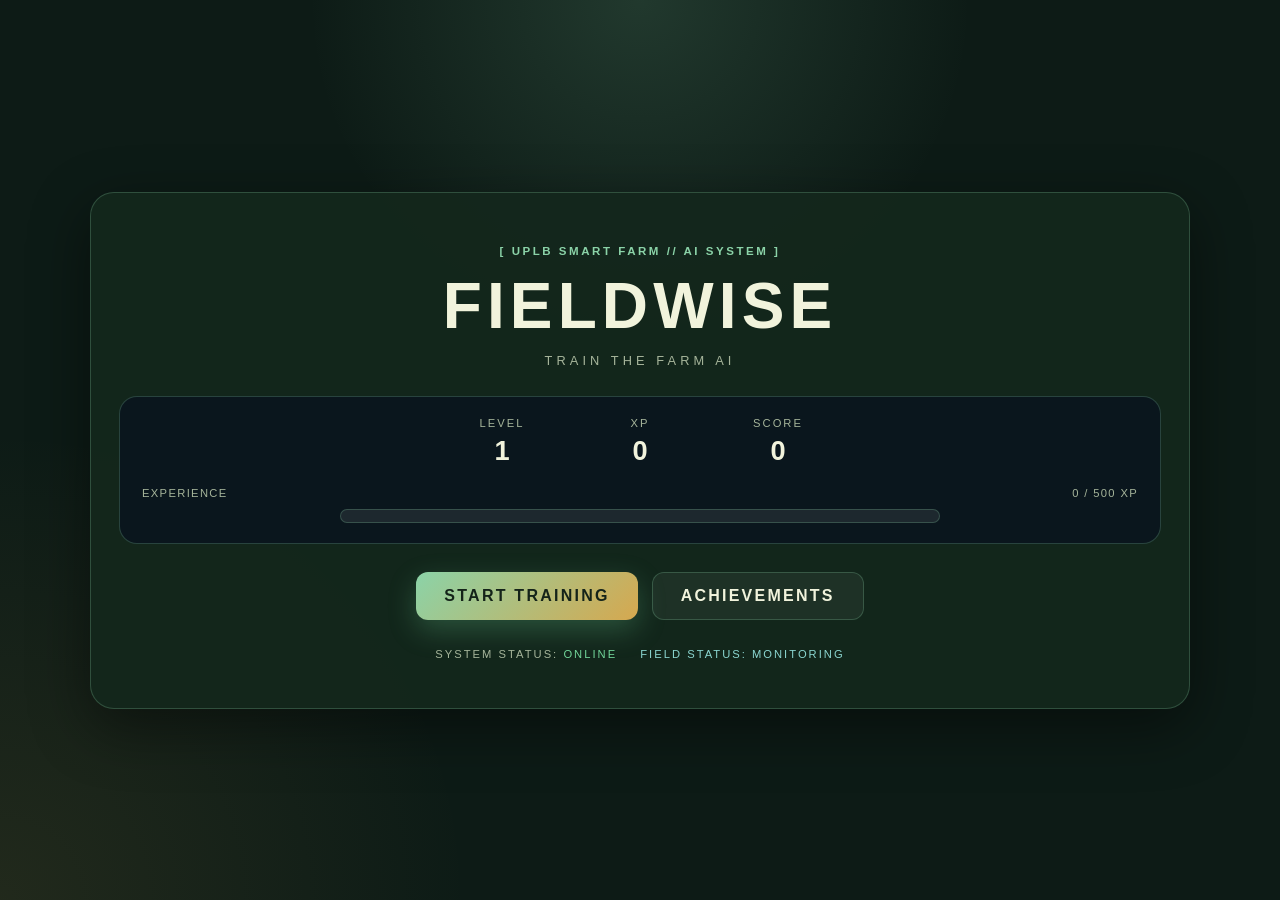
==== index.html @ 56d28ec1 "Add files via upload" ====
<!DOCTYPE html>
<html lang="en">
<head>
    <meta charset="UTF-8">
    <meta name="viewport" content="width=device-width, initial-scale=1.0">
    <title>FIELDWISE: Train the Farm AI</title>
    <link rel="stylesheet" href="style.css">
</head>

<body>

    <!-- =========================
         MAIN MENU
    ========================== -->
    <section id="main-menu" class="screen active">

        <div class="menu-container">

            <div class="logo-area">
                <div class="system-label">[ UPLB SMART FARM // AI SYSTEM ]</div>
                <h1>FIELDWISE</h1>
                <p>TRAIN THE FARM AI</p>
            </div>

            <div class="player-panel">

                <div class="player-info">
                    <div>
                        <span class="label">LEVEL</span>
                        <span id="player-level">1</span>
                    </div>

                    <div>
                        <span class="label">XP</span>
                        <span id="player-xp">0</span>
                    </div>

                    <div>
                        <span class="label">SCORE</span>
                        <span id="player-score">0</span>
                    </div>
                </div>

                <div class="xp-container">
                    <div class="xp-text">
                        <span>EXPERIENCE</span>
                        <span id="xp-progress-text">0 / 500 XP</span>
                    </div>

                    <div class="xp-bar">
                        <div id="xp-bar-fill"></div>
                    </div>
                </div>

            </div>

            <div class="menu-buttons">
                <button class="main-button" onclick="showLevels()">
                    START TRAINING
                </button>

                <button class="secondary-button" onclick="showAchievements()">
                    ACHIEVEMENTS
                </button>
            </div>

            <div class="system-status">
                SYSTEM STATUS: <span>ONLINE</span>
                <span class="field-status">FIELD STATUS: MONITORING</span>
            </div>

        </div>

    </section>


    <!-- =========================
         BIAS LAB
    ========================== -->
    <section id="bias-lab" class="screen">
        <div class="game-container">
            <div class="game-hud">
                <div class="hud-left">
                    <button class="back-button" onclick="showLevels()">← EXIT</button>
                    <div class="level-indicator"><span>LEVEL 07</span><strong>BIAS LAB</strong></div>
                </div>
                <div class="hud-stats">
                    <div class="hud-stat"><span>ROUND</span><strong id="bias-round">1 / 3</strong></div>
                    <div class="hud-stat"><span>SCORE</span><strong id="bias-score">0</strong></div>
                </div>
            </div>
            <div class="round-progress">
                <div class="progress-label"><span>DATA BALANCE</span><span id="bias-progress-text">33%</span></div>
                <div class="round-bar"><div id="bias-progress-fill"></div></div>
            </div>
            <div class="game-card bias-card">
                <div class="game-title">
                    <div class="system-label">UPLB SMART FARM // BIAS LAB</div>
                    <h2>CHECK THE DATA. CHALLENGE THE PATTERN.</h2>
                    <p>When a condition is underrepresented in training data, the AI may perform worse on it. Find the imbalance, then add the missing samples.</p>
                    <div class="level-goal"><strong>GOAL</strong><span>Identify UNBALANCED DATA, then add samples for the underrepresented condition in all 3 rounds.</span></div>
                </div>
                <div id="bias-case" class="bias-case"></div>
                <div id="bias-question" class="game-message">WHAT IS CAUSING THE UNEVEN PERFORMANCE?</div>
                <div id="bias-diagnosis-choices" class="bias-choices">
                    <button class="secondary-button bias-choice" onclick="diagnoseBias('unbalanced')">UNBALANCED DATA</button>
                    <button class="secondary-button bias-choice" onclick="diagnoseBias('accuracy')">LOW MODEL ACCURACY</button>
                    <button class="secondary-button bias-choice" onclick="diagnoseBias('features')">NOT ENOUGH FEATURES</button>
                </div>
                <div id="bias-balance-controls" class="bias-balance-controls hidden">
                    <div class="balance-add-title">ADD SAMPLES TO IMPROVE THE BALANCE</div>
                    <button class="main-button" onclick="addBiasSamples()">+ ADD UNDERREPRESENTED SAMPLES</button>
                    <div id="bias-balance-feedback" class="game-message">ADD THE MISSING GROUP</div>
                </div>
                <button id="next-bias-button" class="main-button hidden" onclick="nextBiasRound()">NEXT ROUND →</button>
            </div>
        </div>
    </section>


    <!-- =========================
         BIAS LAB COMPLETE
    ========================== -->
    <section id="bias-lab-complete" class="screen">
        <div class="completion-container">
            <div class="system-label">TRAINING PROTOCOL COMPLETE</div>
            <h1>BIAS LAB COMPLETE</h1>
            <div class="completion-title">DATA REPRESENTATION CHECKED</div>
            <div id="bias-completion-stars" class="stars">★ ★ ★</div>
            <div class="results-panel">
                <div class="result-row"><span>ROUNDS BALANCED</span><strong id="bias-completion-correct">0 / 3</strong></div>
                <div class="result-row"><span>FINAL SCORE</span><strong id="bias-completion-score">0</strong></div>
                <div class="result-row"><span>XP EARNED</span><strong id="bias-completion-xp">+0 XP</strong></div>
            </div>
            <div id="bias-completion-message" class="completion-message">Representation check complete.</div>
            <div class="completion-buttons">
                <button class="main-button" onclick="startBiasLab()">RETRY LEVEL</button>
                <button class="secondary-button" onclick="showLevels()">LEVEL SELECT</button>
            </div>
        </div>
    </section>

    <!-- =========================
         LEVEL SELECT
    ========================== -->
    <section id="level-select" class="screen">

        <div class="screen-container">

            <div class="screen-header">
                <button class="back-button" onclick="showMainMenu()">← BACK</button>

                <div>
                    <div class="system-label">TRAINING DATABASE</div>
                    <h2>SELECT TRAINING</h2>
                </div>
            </div>

            <div class="level-grid">

                <div class="level-card unlocked" onclick="startPatternHunter()">
                    <div class="level-number">01</div>
                    <div class="level-name">FIELD SCOUT</div>
                    <div class="level-description">
                        Inspect smart-farm observations and find the crop condition that does not fit the normal field pattern.
                    </div>
                    <div class="level-status">✓ UNLOCKED</div>
                </div>

                <div class="level-card unlocked" onclick="startDataBuilder()">
                    <div class="level-number">02</div>
                    <div class="level-name">DATA HARVEST</div>
                    <div class="level-description">
                        Prepare crop observations for the AI. Keep useful samples, fix labels, and remove unreliable field data.
                    </div>
                    <div class="level-status">✓ UNLOCKED</div>
                </div>

                <div class="level-card unlocked" onclick="startClassifier()">
                    <div class="level-number">03</div>
                    <div class="level-name">CROP CLASSIFIER</div>
                    <div class="level-description">
                        Learn classification by placing five unseen rice samples into HEALTHY or DISEASED categories using their features.
                    </div>
                    <div class="level-status">✓ UNLOCKED</div>
                </div>

                <div class="level-card unlocked" onclick="startProbabilityLevel()">
                    <div class="level-number">04</div>
                    <div class="level-name">PROBABILITY</div>
                    <div class="level-description">
                        Make predictions under uncertainty. AI uses probabilities to express confidence because real-world data rarely gives absolute certainty.
                    </div>
                    <div class="level-status">✓ UNLOCKED</div>
                </div>

                <div class="level-card unlocked" onclick="startModelBreaker()">
                    <div class="level-number">05</div>
                    <div class="level-name">MODEL BREAKER</div>
                    <div class="level-description">
                        Compare two crop models and spot the one that memorized its training field instead of learning a pattern for new fields.
                    </div>
                    <div class="level-status">✓ UNLOCKED</div>
                </div>

                <div class="level-card unlocked" onclick="startFarmOptimizer()">
                    <div class="level-number">06</div>
                    <div class="level-name">FARM OPTIMIZER</div>
                    <div class="level-description">
                        Allocate limited water, fertilizer, and workers to find the best crop yield without wasting the farm's resources.
                    </div>
                    <div class="level-status">✓ UNLOCKED</div>
                </div>

                <div class="level-card unlocked" onclick="startBiasLab()">
                    <div class="level-number">07</div>
                    <div class="level-name">BIAS LAB</div>
                    <div class="level-description">
                        Investigate how data and weights affect AI decisions. AI can inherit unfair patterns when its training data or rules are unbalanced.
                    </div>
                    <div class="level-status">✓ UNLOCKED</div>
                </div>

                <div class="level-card unlocked" onclick="startFinalTest()">
                    <div class="level-number">08</div>
                    <div class="level-name">FINAL TEST</div>
                    <div class="level-description">
                        Run the crop-monitoring pipeline from field observations to a responsible farm alert.
                    </div>
                    <div class="level-status">✓ UNLOCKED</div>
                </div>

            </div>

        </div>

    </section>


    <!-- =========================
         FINAL TEST
    ========================== -->
    <section id="final-test" class="screen">
        <div class="game-container">
            <div class="game-hud">
                <div class="hud-left">
                    <button class="back-button" onclick="showLevels()">← EXIT</button>
                    <div class="level-indicator"><span>LEVEL 08</span><strong>FINAL TEST</strong></div>
                </div>
                <div class="hud-stats">
                    <div class="hud-stat"><span>STAGE</span><strong id="final-stage">1 / 8</strong></div>
                    <div class="hud-stat"><span>SCORE</span><strong id="final-score">0</strong></div>
                </div>
            </div>
            <div class="round-progress">
                <div class="progress-label"><span>PIPELINE PROGRESS</span><span id="final-progress-text">13%</span></div>
                <div class="round-bar"><div id="final-progress-fill"></div></div>
            </div>
            <div class="game-card final-test-card">
                <div class="game-title">
                    <div class="system-label">UPLB SMART FARM // FINAL OPERATION</div>
                    <h2>PUT THE PIPELINE TO WORK</h2>
                    <p>Run one new batch of rice observations through the decisions you have learned. Good AI starts with good data.</p>
                </div>
                <div class="pipeline-strip">🌾 OBSERVE <span>→</span> 🧹 PREPARE <span>→</span> 🤖 CLASSIFY <span>→</span> 📊 CHECK <span>→</span> 🚨 ALERT</div>
                <div id="final-stage-label" class="final-stage-label"></div>
                <div id="final-stage-content" class="final-stage-content"></div>
                <div id="final-stage-feedback" class="game-message">MAKE THE PIPELINE DECISION</div>
                <div id="final-stage-actions" class="final-stage-actions"></div>
                <button id="next-final-stage-button" class="main-button hidden" onclick="nextFinalStage()">NEXT STAGE →</button>
            </div>
        </div>
    </section>


    <!-- =========================
         FINAL TEST COMPLETE
    ========================== -->
    <section id="final-test-complete" class="screen">
        <div class="completion-container final-completion-container">
            <div class="system-label">FIELDWISE OPERATION COMPLETE</div>
            <h1>AI TRAINING COMPLETE</h1>
            <div class="completion-title">FIELD ALERT READY</div>
            <div id="final-completion-stars" class="stars">★ ★ ★</div>
            <div class="final-pipeline-summary">
                <div>🌾 CROP OBSERVATIONS <strong>✓ CHECKED</strong></div>
                <div>🧹 CLEAN DATA <strong>✓ PREPARED</strong></div>
                <div>🏷️ LABEL DATA <strong>✓ VERIFIED</strong></div>
                <div>🤖 MODEL <strong>✓ CLASSIFIED</strong></div>
                <div>📊 CONFIDENCE <strong>✓ CHECKED</strong></div>
                <div>🧪 FIELD TEST <strong>✓ PASSED</strong></div>
                <div>⚖️ DATA BALANCE <strong>✓ INVESTIGATED</strong></div>
            </div>
            <div class="final-alert-summary"><span>🚨 FIELD ALERT // RICE-07</span><strong>🦠 DISEASED</strong><small>CONFIDENCE: 89%</small></div>
            <div class="final-good-ai">Good AI starts with good data.</div>
            <div id="final-completion-message" class="completion-message">The crop-monitoring pipeline is ready for the farm.</div>
            <div class="completion-buttons">
                <button class="main-button" onclick="startFinalTest()">RETRY TEST</button>
                <button class="secondary-button" onclick="showLevels()">LEVEL SELECT</button>
            </div>
        </div>
    </section>


    <!-- =========================
         DATA HARVEST
    ========================== -->
    <section id="data-builder" class="screen">
        <div class="game-container">
            <div class="game-hud">
                <div class="hud-left">
                    <button class="back-button" onclick="showLevels()">← EXIT</button>
                    <div class="level-indicator"><span>LEVEL 02</span><strong>DATA HARVEST</strong></div>
                </div>
                <div class="hud-stats">
                    <div class="hud-stat"><span>SAMPLE</span><strong id="data-builder-round">1 / 8</strong></div>
                    <div class="hud-stat"><span>SCORE</span><strong id="data-builder-score">0</strong></div>
                </div>
            </div>
            <div class="round-progress">
                <div class="progress-label"><span>DATASET HEALTH</span><span id="data-builder-progress-text">0%</span></div>
                <div class="round-bar"><div id="data-builder-progress-fill"></div></div>
            </div>
            <div class="game-card data-builder-card">
                <div class="game-title">
                    <div class="system-label">UPLB SMART FARM // DATA HARVEST</div>
                    <h2>PREPARE THE CROP DATASET</h2>
                    <p>The AI must detect whether a crop is HEALTHY or DISEASED. Inspect each observation before you teach it.</p>
                </div>
                <div class="dataset-dashboard">
                    <div class="dataset-dashboard-title"><span>DATASET STATUS</span><strong id="data-builder-health">0%</strong></div>
                    <div class="dataset-stats">
                        <span>SAMPLES <strong id="data-builder-processed">0 / 8</strong></span>
                        <span>HEALTHY <strong id="data-builder-good">0</strong></span>
                        <span>DISEASED <strong id="data-builder-defective">0</strong></span>
                        <span>RELABELLED <strong id="data-builder-relabeled">0</strong></span>
                        <span>REMOVED <strong id="data-builder-removed">0</strong></span>
                    </div>
                    <div id="data-builder-health-message" class="dataset-health-message">INSPECT THE FIRST SAMPLE</div>
                </div>
                <div id="data-builder-sample" class="data-sample"></div>
                <div class="data-action-buttons">
                    <button class="main-button data-action-choice" onclick="processDataSample('keep')">KEEP</button>
                    <button class="secondary-button data-action-choice remove-action" onclick="processDataSample('remove')">REMOVE</button>
                    <button class="secondary-button data-action-choice relabel-action" onclick="processDataSample('relabel')">RELABEL</button>
                </div>
                <div id="data-builder-feedback" class="game-message">CHOOSE WHAT TO DO WITH THIS EXAMPLE</div>
                <button id="next-data-builder-button" class="main-button hidden" onclick="nextDataSample()">NEXT SAMPLE →</button>
            </div>
        </div>
    </section>


    <!-- =========================
         MODEL BREAKER
    ========================== -->
    <section id="model-breaker" class="screen">
        <div class="game-container">
            <div class="game-hud">
                <div class="hud-left">
                    <button class="back-button" onclick="showLevels()">← EXIT</button>
                    <div class="level-indicator"><span>LEVEL 05</span><strong>MODEL BREAKER</strong></div>
                </div>
                <div class="hud-stats">
                    <div class="hud-stat"><span>ROUND</span><strong id="model-breaker-round">1 / 5</strong></div>
                    <div class="hud-stat"><span>SCORE</span><strong id="model-breaker-score">0</strong></div>
                </div>
            </div>
            <div class="round-progress">
                <div class="progress-label"><span>FIELD TEST PROGRESS</span><span id="model-breaker-progress-text">20%</span></div>
                <div class="round-bar"><div id="model-breaker-progress-fill"></div></div>
            </div>
            <div class="game-card model-breaker-card">
                <div class="game-title">
                    <div class="system-label">UPLB SMART FARM // MODEL CHECK</div>
                    <h2>DID THE AI LEARN THE FIELD?</h2>
                    <p>Compare each model's training-field accuracy with its new-field accuracy. Choose the model that learned a useful pattern.</p>
                </div>
                <div id="model-breaker-case" class="model-case"></div>
                <div id="model-breaker-choices" class="diagnosis-choices"></div>
                <div id="model-breaker-feedback" class="game-message">COMPARE THE TWO MODELS</div>
                <button id="next-model-breaker-button" class="main-button hidden" onclick="nextModelBreakerCase()">NEXT ROUND →</button>
            </div>
        </div>
    </section>


    <!-- =========================
         DATA BUILDER COMPLETE
    ========================== -->
    <section id="data-builder-complete" class="screen">
        <div class="completion-container">
            <div class="system-label">TRAINING PROTOCOL COMPLETE</div>
            <h1>DATA HARVEST COMPLETE</h1>
            <div class="completion-title">TRAINING READY</div>
            <div id="data-builder-completion-stars" class="stars">★ ★ ★</div>
            <div class="results-panel">
                <div class="result-row"><span>SAMPLES KEPT</span><strong id="data-builder-completion-kept">0</strong></div>
                <div class="result-row"><span>SAMPLES RELABELLED</span><strong id="data-builder-completion-relabeled">0</strong></div>
                <div class="result-row"><span>LABEL ERRORS LEFT</span><strong id="data-builder-completion-errors">0</strong></div>
                <div class="result-row"><span>DATASET HEALTH</span><strong id="data-builder-completion-health">0%</strong></div>
                <div class="result-row"><span>FINAL SCORE</span><strong id="data-builder-completion-score">0</strong></div>
                <div class="result-row"><span>XP EARNED</span><strong id="data-builder-completion-xp">+0 XP</strong></div>
            </div>
            <div id="data-builder-completion-message" class="completion-message">Your dataset is ready for training.</div>
            <div id="data-builder-training-panel" class="training-panel hidden">
                <strong>AI MODEL</strong>
                <span id="data-builder-training-status">READY TO TRAIN</span>
                <div class="training-bar"><div id="data-builder-training-fill"></div></div>
                <div id="data-builder-training-detail">The model will learn from the examples you kept.</div>
            </div>
            <div class="completion-buttons">
                <button class="main-button" onclick="startDataBuilder()">RETRY LEVEL</button>
                <button id="train-data-model-button" class="main-button" onclick="trainDataModel()">TRAIN MODEL →</button>
                <button class="secondary-button" onclick="showLevels()">LEVEL SELECT</button>
            </div>
        </div>
    </section>


    <!-- =========================
         PATTERN HUNTER
    ========================== -->
    <section id="pattern-hunter" class="screen">

        <div class="game-container">

            <!-- GAME HUD -->
            <div class="game-hud">

                <div class="hud-left">
                    <button class="back-button" onclick="showLevels()">← EXIT</button>

                    <div class="level-indicator">
                        <span>LEVEL 01</span>
                        <strong>FIELD SCOUT</strong>
                    </div>
                </div>

                <div class="hud-stats">

                    <div class="hud-stat">
                        <span>ROUND</span>
                        <strong id="round-number">1 / 5</strong>
                    </div>

                    <div class="hud-stat">
                        <span>SCORE</span>
                        <strong id="game-score">0</strong>
                    </div>

                </div>

            </div>


            <!-- PROGRESS -->
            <div class="round-progress">

                <div class="progress-label">
                    <span>TRAINING PROGRESS</span>
                    <span id="round-progress-text">20%</span>
                </div>

                <div class="round-bar">
                    <div id="round-bar-fill"></div>
                </div>

            </div>


            <!-- GAME CONTENT -->
            <div class="game-card">

                <div class="game-title">
                    <div class="system-label">UPLB SMART FARM // TRAINING SECTOR 01</div>

                    <h2>DETECT THE ABNORMAL CROP</h2>

                    <p>
                        The farm's sensor network has collected today's crop data.
                        Most observations follow a normal pattern. One does not. Find it.
                    </p>
                </div>

                <div id="field-scenario" class="field-scenario"></div>

                <div id="pattern-grid" class="pattern-grid"></div>


                <div id="game-message" class="game-message">
                    FIND THE OBSERVATION THAT DOES NOT FIT
                </div>

                <div id="field-concept" class="field-concept hidden">
                    <strong>AI CONCEPT UNLOCKED: ANOMALY DETECTION</strong>
                    <span>Finding observations that significantly differ from normal patterns.</span>
                </div>


                <button id="next-pattern-button"
                        class="main-button hidden"
                        onclick="nextPattern()">
                    NEXT ROUND →
                </button>

            </div>

        </div>

    </section>


    <!-- =========================
         CLASSIFIER
    ========================== -->
    <section id="classifier" class="screen">

        <div class="game-container">

            <div class="game-hud">

                <div class="hud-left">
                    <button class="back-button" onclick="showLevels()">← EXIT</button>

                    <div class="level-indicator">
                        <span>LEVEL 03</span>
                        <strong>CROP CLASSIFIER</strong>
                    </div>
                </div>

                <div class="hud-stats">

                    <div class="hud-stat">
                        <span>ROUND</span>
                        <strong id="classifier-round-number">1 / 3</strong>
                    </div>

                    <div class="hud-stat">
                        <span>SCORE</span>
                        <strong id="classifier-score">0</strong>
                    </div>

                </div>

            </div>

            <div class="round-progress">

                <div class="progress-label">
                    <span>CLASSIFICATION PROGRESS</span>
                    <span id="classifier-progress-text">33%</span>
                </div>

                <div class="round-bar">
                    <div id="classifier-progress-fill"></div>
                </div>

            </div>

            <div class="game-card classifier-card">

                <div class="game-title">
                    <div class="system-label">UPLB SMART FARM // CROP CLASSIFIER</div>
                    <h2>CLASSIFY THE CROP</h2>
                    <p>Look at the features and place this unseen rice sample into a category: HEALTHY or DISEASED.</p>
                </div>

                <div class="diagnosis-header">
                    <span>FIELD LOS BAÑOS-04</span>
                    <strong id="classifier-sample-name">RICE SAMPLE #018</strong>
                    <span>NEW SAMPLE</span>
                </div>

                <div id="classifier-observation" class="classifier-observation"></div>

                <div class="fieldwise-panel">
                    <div class="fieldwise-heading"><span>AI PREDICTION</span><strong>FIELDWISE</strong></div>
                    <div class="prediction-bars">
                        <div class="prediction-bar-row"><span>HEALTHY</span><div><i id="classifier-healthy-bar"></i></div><strong id="classifier-healthy-value">0%</strong></div>
                        <div class="prediction-bar-row"><span>DISEASED</span><div><i id="classifier-diseased-bar"></i></div><strong id="classifier-diseased-value">0%</strong></div>
                    </div>
                    <div class="model-prediction"><span>🤖 PREDICTION</span><strong id="classifier-prediction">--</strong><small>CONFIDENCE <b id="classifier-confidence">0%</b></small></div>
                </div>

                <div class="classifier-controls">
                    <button class="main-button classifier-choice" data-classification="HEALTHY" onclick="submitClassifier('HEALTHY')">HEALTHY</button>
                    <button class="secondary-button classifier-choice disease-choice" data-classification="DISEASED" onclick="submitClassifier('DISEASED')">DISEASED</button>
                </div>

                <div id="classifier-feedback" class="game-message">
                    CHOOSE A CROP CATEGORY
                </div>

                <div id="classifier-nearest" class="nearest-data hidden"></div>

                <button id="next-classifier-button"
                        class="main-button hidden"
                        onclick="nextClassifierRound()">
                    NEXT SAMPLE →
                </button>

            </div>

        </div>

    </section>


    <!-- =========================
         PROBABILITY
    ========================== -->
    <section id="probability-level" class="screen">

        <div class="game-container">

            <div class="game-hud">

                <div class="hud-left">
                    <button class="back-button" onclick="showLevels()">← EXIT</button>

                    <div class="level-indicator">
                        <span>LEVEL 04</span>
                        <strong>PROBABILITY</strong>
                    </div>
                </div>

                <div class="hud-stats">

                    <div class="hud-stat">
                        <span>ROUND</span>
                        <strong id="probability-round">1 / 5</strong>
                    </div>

                    <div class="hud-stat">
                        <span>ACCURACY</span>
                        <strong id="probability-accuracy">0%</strong>
                    </div>

                </div>

            </div>

            <div class="round-progress">

                <div class="progress-label">
                    <span>AI MODEL CONFIDENCE</span>
                    <span id="probability-confidence-label">0%</span>
                </div>

                <div class="round-bar">
                    <div id="probability-confidence-bar"></div>
                </div>

            </div>

            <div class="game-card probability-card">

                <div class="game-title">
                    <div class="system-label">UPLB SMART FARM // PROBABILITY</div>
                    <h2>HOW CERTAIN IS THE AI?</h2>
                    <p class="probability-instructions">
                        Classification tells you what the AI predicts. Probability tells you how confident it is. Read the two percentages and choose HIGH, MEDIUM, or LOW confidence.
                    </p>
                </div>

                <div id="probability-scenario-text" class="probability-scenario">🌾 RICE SAMPLE #01</div>

                <div id="probability-observation" class="probability-observation"></div>

                <div class="confidence-panel">
                    <div class="confidence-row"><span>HEALTHY</span><strong id="probability-healthy-value">0%</strong></div>
                    <div class="confidence-track"><i id="probability-healthy-bar"></i></div>
                    <div class="confidence-row"><span>DISEASED</span><strong id="probability-diseased-value">0%</strong></div>
                    <div class="confidence-track"><i id="probability-diseased-bar"></i></div>
                </div>

                <div class="probability-buttons">
                    <button class="main-button probability-choice" data-confidence="high" onclick="evaluateProbability('high')">HIGH</button>
                    <button class="secondary-button probability-choice" data-confidence="medium" onclick="evaluateProbability('medium')">MEDIUM</button>
                    <button class="secondary-button probability-choice" data-confidence="low" onclick="evaluateProbability('low')">LOW</button>
                </div>

                <div id="probability-feedback" class="game-message">
                    READ THE PROBABILITY GAP
                </div>

                <button id="next-probability-button"
                        class="main-button hidden"
                        onclick="nextProbabilityRound()">
                    NEXT SAMPLE →
                </button>

            </div>

        </div>

    </section>


    <!-- =========================
         OPTIMIZER
    ========================== -->
    <section id="optimizer" class="screen">

        <div class="game-container">

            <div class="game-hud">
                <div class="hud-left">
                    <button class="back-button" onclick="showLevels()">← EXIT</button>

                    <div class="level-indicator">
                        <span>LEVEL 06</span>
                        <strong>FARM OPTIMIZER</strong>
                    </div>
                </div>

                <div class="hud-stats">
                    <div class="hud-stat">
                        <span>ROUND</span>
                        <strong id="optimizer-round">1 / 3</strong>
                    </div>

                    <div class="hud-stat">
                        <span>SCORE</span>
                        <strong id="optimizer-score">0</strong>
                    </div>
                </div>
            </div>

            <div class="round-progress">
                <div class="progress-label">
                    <span>RESOURCE ALLOCATION</span>
                    <span id="optimizer-progress-text">33%</span>
                </div>
                <div class="round-bar">
                    <div id="optimizer-progress-fill"></div>
                </div>
            </div>

            <div class="game-card optimizer-card">
                <div class="game-title">
                    <div class="system-label">UPLB SMART FARM // RESOURCE ALLOCATION</div>
                    <h2>MAKE THE MOST OF THE FARM</h2>
                    <p class="optimizer-instructions">
                        Allocate limited resources to a rice field. Find a strong crop yield without simply using the most of everything.
                    </p>
                    <div class="level-goal"><strong>GOAL</strong><span>Reach at least 80% crop yield in each round while staying within the available resources.</span></div>
                </div>

                <div id="opt-task-desc" class="optimizer-task">Choose water, fertilizer, and workers for this field.</div>
                <div class="farm-resources"><span>💧 WATER <strong>10</strong></span><span>🌱 FERTILIZER <strong>6</strong></span><span>👩‍🌾 WORKERS <strong>4</strong></span></div>

                <div class="optimizer-controls">
                    <label class="farm-resource-row" for="farm-water">
                        <span>WATER <strong id="farm-water-value">5</strong> / 10</span>
                        <input type="range" id="farm-water" min="0" max="10" value="5" oninput="updateFarmYield()">
                    </label>
                    <label class="farm-resource-row" for="farm-fertilizer">
                        <span>FERTILIZER <strong id="farm-fertilizer-value">3</strong> / 6</span>
                        <input type="range" id="farm-fertilizer" min="0" max="6" value="3" oninput="updateFarmYield()">
                    </label>
                    <label class="farm-resource-row" for="farm-workers">
                        <span>WORKERS <strong id="farm-workers-value">2</strong> / 4</span>
                        <input type="range" id="farm-workers" min="0" max="4" value="2" oninput="updateFarmYield()">
                    </label>
                </div>

                <div class="optimizer-meters">
                    <div class="optimizer-meter">
                        <div class="meter-label"><span>EXPECTED CROP YIELD</span><strong id="farm-yield-value">0%</strong></div>
                        <div class="meter-track"><div id="opt-energy-bar" class="meter-fill energy-fill"></div></div>
                    </div>
                    <div class="optimizer-meter">
                        <div class="meter-label"><span>RESOURCE USE</span><strong id="farm-use-value">0 / 20</strong></div>
                        <div class="meter-track"><div id="opt-output-bar" class="meter-fill output-fill"></div></div>
                    </div>
                </div>

                <div id="opt-warning" class="optimizer-warning" aria-live="polite"></div>

                <div class="optimizer-actions">
                    <button id="btn-run-opt" class="main-button" onclick="submitFarmAllocation()">GROW CROP</button>
                </div>

                <div id="optimizer-feedback" class="game-message">FIND A VALID HIGH-SCORE CONFIGURATION</div>

                <div id="optimizer-comparison" class="optimizer-comparison hidden"></div>
            </div>
        </div>
    </section>


    <!-- =========================
         MODEL BREAKER COMPLETE
    ========================== -->
    <section id="model-breaker-complete" class="screen">
        <div class="completion-container">
            <div class="system-label">TRAINING PROTOCOL COMPLETE</div>
            <h1>MODEL BREAKER COMPLETE</h1>
            <div class="completion-title">GENERALIZATION CHECKED</div>
            <div id="model-breaker-completion-stars" class="stars">★ ★ ★</div>
            <div class="results-panel">
                <div class="result-row"><span>MODELS TESTED</span><strong>5</strong></div>
                <div class="result-row"><span>CORRECT CHOICES</span><strong id="model-breaker-completion-accuracy">0 / 5</strong></div>
                <div class="result-row"><span>FINAL SCORE</span><strong id="model-breaker-completion-score">0</strong></div>
                <div class="result-row"><span>XP EARNED</span><strong id="model-breaker-completion-xp">+0 XP</strong></div>
            </div>
            <div id="model-breaker-completion-message" class="completion-message">Model diagnostics complete.</div>
            <div class="completion-buttons">
                <button class="main-button" onclick="startModelBreaker()">RETRY LEVEL</button>
                <button class="secondary-button" onclick="showLevels()">LEVEL SELECT</button>
            </div>
        </div>
    </section>


    <!-- =========================
         OPTIMIZER COMPLETE
    ========================== -->
    <section id="optimizer-complete" class="screen">
        <div class="completion-container">
            <div class="system-label">TRAINING PROTOCOL COMPLETE</div>
            <h1>FARM OPTIMIZER COMPLETE</h1>
            <div class="completion-title">RESOURCE TRADE-OFFS</div>
            <div id="optimizer-completion-stars" class="stars">★ ★ ★</div>

            <div class="results-panel">
                <div class="result-row"><span>VALID ROUNDS</span><strong id="optimizer-valid-rounds">0 / 3</strong></div>
                <div class="result-row"><span>BEST OUTPUT</span><strong id="optimizer-best-score">0</strong></div>
                <div class="result-row"><span>XP EARNED</span><strong id="optimizer-completion-xp">+0 XP</strong></div>
            </div>

            <div id="optimizer-completion-message" class="completion-message">Optimization training complete.</div>

            <div class="completion-buttons">
                <button class="main-button" onclick="startFarmOptimizer()">RETRY LEVEL</button>
                <button class="secondary-button" onclick="showLevels()">LEVEL SELECT</button>
            </div>
        </div>
    </section>


    <!-- =========================
         PROBABILITY COMPLETE
    ========================== -->
    <section id="probability-complete" class="screen">

        <div class="completion-container">

            <div class="system-label">TRAINING PROTOCOL COMPLETE</div>

            <h1>PROBABILITY COMPLETE</h1>

            <div class="completion-title">
                AI CONFIDENCE
            </div>

            <div id="probability-completion-stars" class="stars">
                ★ ★ ★
            </div>

            <div class="results-panel">

                <div class="result-row">
                    <span>SAMPLES ANALYZED</span>
                    <strong id="probability-expected-wins">0 / 5</strong>
                </div>

                <div class="result-row">
                    <span>CORRECT CONFIDENCE READS</span>
                    <strong id="probability-actual-wins">0 / 5</strong>
                </div>

                <div class="result-row">
                    <span>HIGH / MEDIUM / LOW</span>
                    <strong id="probability-calibration">0 / 0 / 0</strong>
                </div>

            </div>

            <div id="probability-completion-message" class="completion-message">
                Probability model evaluated.
            </div>

            <div class="completion-buttons">

                <button class="main-button" onclick="startProbabilityLevel()">
                    RETRY LEVEL
                </button>

                <button class="secondary-button" onclick="showLevels()">
                    LEVEL SELECT
                </button>

            </div>

        </div>

    </section>


    <!-- =========================
         CROP CLASSIFIER COMPLETE
    ========================== -->
    <section id="classifier-complete" class="screen">

        <div class="completion-container">

            <div class="system-label">TRAINING PROTOCOL COMPLETE</div>

            <h1>CROP CLASSIFIER COMPLETE</h1>

            <div class="completion-title">
                CLASSIFICATION READY
            </div>

            <div id="classifier-completion-stars" class="stars">
                ★ ★ ★
            </div>

            <div class="results-panel">

                <div class="result-row">
                    <span>ACCURACY</span>
                    <strong id="classifier-completion-accuracy">100%</strong>
                </div>


                <div class="result-row">
                    <span>FINAL SCORE</span>
                    <strong id="classifier-completion-score">0</strong>
                </div>

                <div class="result-row">
                    <span>XP EARNED</span>
                    <strong id="classifier-completion-xp">+0 XP</strong>
                </div>

            </div>

            <div id="classifier-completion-message" class="completion-message">
                Classification model training complete.
            </div>

            <div class="completion-buttons">

                <button class="main-button" onclick="startClassifier()">
                    RETRY LEVEL
                </button>

                <button class="secondary-button" onclick="showLevels()">
                    LEVEL SELECT
                </button>

            </div>

        </div>

    </section>


    <!-- =========================
         LEVEL COMPLETE
    ========================== -->
    <section id="level-complete" class="screen">

        <div class="completion-container">

            <div class="system-label">TRAINING PROTOCOL COMPLETE</div>

            <h1>LEVEL COMPLETE</h1>

            <div class="completion-title">
                FIELD SCOUT
            </div>

            <div id="completion-stars" class="stars">
                ★ ★ ★
            </div>

            <div class="results-panel">

                <div class="result-row">
                    <span>ACCURACY</span>
                    <strong id="completion-accuracy">100%</strong>
                </div>

                <div class="result-row">
                    <span>FINAL SCORE</span>
                    <strong id="completion-score">0</strong>
                </div>

                <div class="result-row">
                    <span>XP EARNED</span>
                    <strong id="completion-xp">+0 XP</strong>
                </div>

            </div>

            <div id="completion-message" class="completion-message">
                Training data successfully processed.
            </div>

            <div class="completion-buttons">

                <button class="main-button" onclick="startPatternHunter()">
                    RETRY LEVEL
                </button>

                <button class="secondary-button" onclick="showLevels()">
                    LEVEL SELECT
                </button>

            </div>

        </div>

    </section>


    <!-- =========================
         ACHIEVEMENTS
    ========================== -->
    <section id="achievements" class="screen">

        <div class="screen-container">

            <div class="screen-header">

                <button class="back-button" onclick="showMainMenu()">
                    ← BACK
                </button>

                <div>
                    <div class="system-label">ACHIEVEMENT DATABASE</div>
                    <h2>ACHIEVEMENTS</h2>
                </div>

            </div>

            <div class="achievement-grid">

                <div class="achievement-card locked-achievement">
                    <div class="achievement-icon">◈</div>
                    <div>
                        <h3>PATTERN SCOUT</h3>
                        <p>Complete Pattern Hunter.</p>
                    </div>
                </div>

                <div class="achievement-card locked-achievement">
                    <div class="achievement-icon">◆</div>
                    <div>
                        <h3>PERFECT VISION</h3>
                        <p>Complete a level with perfect accuracy.</p>
                    </div>
                </div>

                <div class="achievement-card locked-achievement">
                    <div class="achievement-icon">⚡</div>
                    <div>
                        <h3>SPEED DEMON</h3>
                        <p>Complete a training protocol quickly.</p>
                    </div>
                </div>

                <div class="achievement-card locked-achievement">
                    <div class="achievement-icon">◇</div>
                    <div>
                        <h3>DATA DETECTIVE</h3>
                        <p>Investigate an unusual dataset.</p>
                    </div>
                </div>

            </div>

        </div>

    </section>


    <script src="script.js"></script>

</body>
</html>
---- style.css ----
:root {
    --bg-dark: #0d1b16;
    --bg-panel: rgba(20, 39, 29, 0.93);
    --bg-panel-strong: rgba(10, 24, 17, 0.97);
    --accent: #8bd3a8;
    --accent-2: #d6a84f;
    --pink: #e58a68;
    --success: #72d69a;
    --danger: #e87568;
    --text: #f1f3dc;
    --muted: #a5b49a;
    --line: rgba(139, 211, 168, 0.24);
    --soil: #263b28;
    --sensor: #8bd6d0;
    --warning: #e6bd5a;
}

* {
    box-sizing: border-box;
}

html, body {
    margin: 0;
    min-height: 100%;
    overflow-x: hidden;
    font-family: "Segoe UI", Tahoma, Geneva, Verdana, sans-serif;
    background:
        radial-gradient(circle at top, rgba(139, 211, 168, 0.16), transparent 30%),
        radial-gradient(circle at bottom left, rgba(214, 168, 79, 0.1), transparent 30%),
        var(--bg-dark);
    color: var(--text);
}

body {
    min-height: 100vh;
}

button {
    font: inherit;
    max-width: 100%;
}

.screen {
    display: none;
    min-height: 100vh;
    width: 100%;
    padding: 32px 20px;
}

.screen.active {
    display: flex;
    justify-content: center;
    align-items: center;
}

.menu-container,
.screen-container,
.game-container,
.completion-container {
    width: min(1100px, 100%);
    min-width: 0;
    background: var(--bg-panel);
    border: 1px solid var(--line);
    border-radius: 24px;
    box-shadow: 0 18px 60px rgba(0, 0, 0, 0.45);
}

.menu-container {
    padding: 48px 28px;
    text-align: center;
}

.logo-area {
    margin-bottom: 28px;
}

.system-label {
    display: inline-block;
    letter-spacing: 0.22em;
    font-size: 0.72rem;
    font-weight: 700;
    color: var(--accent);
    text-transform: uppercase;
    margin-bottom: 12px;
}

.logo-area h1,
.completion-container h1,
.screen-header h2,
.game-title h2 {
    margin: 0;
    font-weight: 800;
    letter-spacing: 0.08em;
    text-transform: uppercase;
}

.logo-area h1 {
    font-size: clamp(2.4rem, 5vw, 4.5rem);
}

.logo-area p {
    margin: 10px 0 0;
    color: var(--muted);
    letter-spacing: 0.32em;
    text-transform: uppercase;
    font-size: 0.8rem;
}

.player-panel {
    background: rgba(9, 19, 31, 0.8);
    border: 1px solid var(--line);
    border-radius: 18px;
    padding: 20px 22px;
    margin-bottom: 24px;
}

.player-info {
    display: flex;
    justify-content: center;
    gap: 28px;
    flex-wrap: wrap;
    margin-bottom: 20px;
}

.player-info > div {
    display: flex;
    flex-direction: column;
    gap: 6px;
    min-width: 110px;
}

.label {
    font-size: 0.7rem;
    color: var(--muted);
    letter-spacing: 0.18em;
    text-transform: uppercase;
}

.player-info span:last-child {
    font-size: 1.7rem;
    font-weight: 800;
}

.xp-container {
    display: flex;
    flex-direction: column;
    gap: 10px;
}

.xp-text {
    display: flex;
    justify-content: space-between;
    gap: 20px;
    color: var(--muted);
    letter-spacing: 0.12em;
    text-transform: uppercase;
    font-size: 0.7rem;
}

.xp-bar,
.round-bar {
    width: 100%;
    height: 14px;
    border-radius: 999px;
    background: rgba(255, 255, 255, 0.08);
    overflow: hidden;
    border: 1px solid var(--line);
}

.xp-bar {
    margin: 0 auto;
    max-width: 600px;
}

#xp-bar-fill,
#round-bar-fill {
    height: 100%;
    width: 0;
    border-radius: inherit;
    background: linear-gradient(90deg, var(--accent), var(--accent-2));
    box-shadow: 0 0 18px rgba(139, 211, 168, 0.55);
    transition: width 0.25s ease;
}

.menu-buttons,
.completion-buttons {
    display: flex;
    justify-content: center;
    flex-wrap: wrap;
    gap: 14px;
    margin-top: 28px;
}

.main-button,
.secondary-button,
.back-button {
    border: none;
    border-radius: 12px;
    padding: 14px 28px;
    font-weight: 700;
    letter-spacing: 0.14em;
    text-transform: uppercase;
    cursor: pointer;
    transition: transform 0.15s ease, box-shadow 0.2s ease;
}

.main-button {
    background: linear-gradient(135deg, var(--accent), var(--accent-2));
    color: #142319;
    box-shadow: 0 10px 28px rgba(114, 214, 154, 0.25);
}

.secondary-button,
.back-button {
    background: rgba(255, 255, 255, 0.05);
    color: var(--text);
    border: 1px solid var(--line);
}

.main-button:hover,
.secondary-button:hover,
.back-button:hover,
.level-card:hover,
.pattern-tile:hover {
    transform: translateY(-1px);
}

.system-status {
    margin-top: 28px;
    color: var(--muted);
    letter-spacing: 0.18em;
    text-transform: uppercase;
    font-size: 0.7rem;
}

.system-status span {
    color: var(--success);
}

.system-status .field-status {
    display: inline-block;
    margin-left: 18px;
    color: var(--sensor);
}

.screen-container {
    padding: 28px;
}

.screen-header {
    display: flex;
    justify-content: space-between;
    align-items: center;
    gap: 20px;
    margin-bottom: 28px;
}

.level-grid,
.achievement-grid {
    display: grid;
    grid-template-columns: repeat(auto-fit, minmax(220px, 1fr));
    gap: 18px;
}

.level-card,
.achievement-card {
    background: rgba(8, 17, 27, 0.8);
    border: 1px solid var(--line);
    border-radius: 18px;
    padding: 20px 18px;
    transition: border-color 0.2s ease, transform 0.15s ease;
}

.level-card {
    cursor: pointer;
}

.level-card.unlocked {
    border-color: rgba(139, 211, 168, 0.5);
}

.level-card.locked {
    opacity: 0.7;
}

.level-number {
    color: var(--accent);
    font-size: 0.8rem;
    letter-spacing: 0.18em;
    margin-bottom: 12px;
}

.level-name {
    font-size: 1.15rem;
    font-weight: 800;
    margin-bottom: 10px;
    text-transform: uppercase;
}

.level-description,
.achievement-card p {
    color: var(--muted);
    line-height: 1.5;
    margin: 0;
}

.level-status {
    margin-top: 16px;
    font-size: 0.72rem;
    letter-spacing: 0.14em;
    text-transform: uppercase;
    color: var(--success);
}

.locked .level-status {
    color: var(--muted);
}

.game-container {
    padding: 24px 20px 32px;
}

.game-hud {
    display: flex;
    align-items: center;
    justify-content: space-between;
    gap: 20px;
    margin-bottom: 22px;
}

.hud-left {
    display: flex;
    align-items: center;
    gap: 18px;
}

.level-indicator {
    display: flex;
    flex-direction: column;
    gap: 6px;
    text-transform: uppercase;
}

.level-indicator span {
    font-size: 0.7rem;
    letter-spacing: 0.18em;
    color: var(--muted);
}

.hud-stats {
    display: flex;
    gap: 24px;
}

.hud-stat {
    min-width: 100px;
    text-align: right;
    display: flex;
    flex-direction: column;
    gap: 4px;
}

.hud-stat span {
    color: var(--muted);
    font-size: 0.7rem;
    letter-spacing: 0.14em;
    text-transform: uppercase;
}

.round-progress {
    margin-bottom: 22px;
}

.progress-label {
    display: flex;
    justify-content: space-between;
    color: var(--muted);
    font-size: 0.72rem;
    letter-spacing: 0.2em;
    margin-bottom: 10px;
    text-transform: uppercase;
}

.game-card {
    background: rgba(7, 16, 24, 0.9);
    border: 1px solid var(--line);
    border-radius: 20px;
    padding: 28px 22px 18px;
    text-align: center;
}

.game-title {
    margin-bottom: 16px;
}

.game-title h2 {
    font-size: clamp(1.5rem, 3vw, 2.6rem);
    margin: 10px 0 8px;
}

.game-title p {
    max-width: 640px;
    margin: 0 auto;
    color: var(--muted);
    line-height: 1.6;
    overflow-wrap: anywhere;
}

.level-goal {
    display: flex;
    align-items: flex-start;
    gap: 10px;
    width: min(100%, 700px);
    margin: 14px auto 0;
    padding: 10px 12px;
    border-left: 3px solid var(--accent-2);
    background: rgba(214, 168, 79, 0.09);
    color: var(--muted);
    font-size: 0.74rem;
    line-height: 1.5;
    text-align: left;
}

.level-goal strong {
    flex: 0 0 auto;
    color: var(--accent-2);
    font-size: 0.66rem;
    letter-spacing: 0.14em;
}

.pattern-grid {
    display: grid;
    grid-template-columns: repeat(5, minmax(54px, 1fr));
    gap: 10px;
    margin: 22px auto 18px;
    max-width: 540px;
    animation: gridFadeIn 0.35s ease;
}

.field-scenario {
    display: flex;
    justify-content: space-between;
    align-items: center;
    gap: 16px;
    width: min(100%, 700px);
    margin: 18px auto 4px;
    padding: 12px 16px;
    border-left: 3px solid var(--success);
    background: rgba(63, 227, 139, 0.08);
    text-align: left;
}

.field-scenario strong {
    color: var(--success);
    font-size: 0.8rem;
    letter-spacing: 0.12em;
}

.field-scenario span {
    color: var(--muted);
    font-size: 0.76rem;
}

.pattern-tile {
    position: relative;
    aspect-ratio: 1;
    border: 1px solid rgba(255, 255, 255, 0.14);
    border-radius: 12px;
    background: linear-gradient(145deg, rgba(38, 59, 40, 0.98), rgba(25, 48, 34, 0.98));
    cursor: pointer;
    overflow: hidden;
    transition: transform 0.15s ease, box-shadow 0.18s ease, border-color 0.2s ease, filter 0.2s ease;
    animation: tilePop 0.42s cubic-bezier(0.2, 0.8, 0.2, 1) both;
    display: flex;
    flex-direction: column;
    justify-content: center;
    align-items: center;
    gap: 4px;
    padding: 7px;
    color: var(--text);
    text-align: center;
}

.pattern-tile.crop-healthy {
    border-color: rgba(114, 214, 154, 0.3);
}

.pattern-tile.crop-anomaly {
    border-color: rgba(230, 189, 90, 0.42);
    background: linear-gradient(145deg, rgba(70, 61, 31, 0.98), rgba(48, 42, 27, 0.98));
}

.pattern-tile::before {
    content: "";
    position: absolute;
    inset: 0;
    background: linear-gradient(135deg, rgba(255,255,255,0.18), transparent 45%, rgba(255,255,255,0.08));
    opacity: 0.9;
}

.pattern-tile:hover {
    transform: translateY(-2px) scale(1.02);
    filter: brightness(1.08);
    box-shadow: 0 0 16px rgba(255, 255, 255, 0.08);
}

.pattern-tile.correct {
    background: linear-gradient(135deg, rgba(63, 227, 139, 0.95), rgba(16, 185, 129, 0.75));
    border-color: rgba(63, 227, 139, 0.9);
    box-shadow: 0 0 18px rgba(63, 227, 139, 0.35);
    animation: correctFlash 0.45s ease;
}

.pattern-tile.wrong {
    background: linear-gradient(135deg, rgba(255, 91, 126, 0.95), rgba(190, 24, 93, 0.8));
    border-color: rgba(255, 91, 126, 0.7);
    animation: wrongShake 0.35s ease;
}

.game-message {
    min-height: 28px;
    margin: 8px auto 18px;
    color: var(--text);
    letter-spacing: 0.08em;
    text-transform: uppercase;
    font-size: 0.76rem;
    font-weight: 700;
    animation: messageFloat 0.25s ease;
}

.game-message.success {
    color: var(--success);
    font-size: 1.2rem;
    letter-spacing: 0.12em;
}

.game-message.error {
    color: var(--danger);
}

.data-decision-feedback {
    width: min(100%, 720px);
    margin-top: 16px;
    font-size: 0.82rem !important;
    letter-spacing: 0.05em !important;
    line-height: 1.5;
    text-transform: none;
}

.classifier-card {
    min-height: 700px;
}

.diagnosis-header,
.fieldwise-heading {
    display: flex;
    justify-content: space-between;
    align-items: center;
    gap: 14px;
    flex-wrap: wrap;
    color: var(--muted);
    font-size: 0.68rem;
    letter-spacing: 0.14em;
    text-transform: uppercase;
}

.diagnosis-header {
    width: min(100%, 700px);
    margin: 20px auto 0;
    padding: 12px 14px;
    border-top: 1px solid var(--line);
    border-bottom: 1px solid var(--line);
}

.diagnosis-header strong {
    color: var(--accent);
}

.classifier-observation {
    width: min(100%, 700px);
    margin: 14px auto;
    padding: 20px;
    border: 1px solid var(--line);
    border-radius: 16px;
    background: linear-gradient(145deg, rgba(38, 59, 40, 0.9), rgba(17, 37, 26, 0.95));
    text-align: left;
}

.observation-title {
    display: flex;
    justify-content: space-between;
    gap: 12px;
    color: var(--success);
    font-weight: 800;
    letter-spacing: 0.1em;
}

.observation-title strong {
    color: var(--muted);
    font-size: 0.7rem;
}

.diagnosis-readings {
    display: grid;
    grid-template-columns: repeat(2, 1fr);
    gap: 12px;
    margin-top: 18px;
}

.diagnosis-readings span {
    display: flex;
    justify-content: space-between;
    gap: 12px;
    padding: 10px 0;
    border-bottom: 1px solid rgba(139, 211, 168, 0.12);
    color: var(--muted);
    font-size: 0.7rem;
    letter-spacing: 0.1em;
}

.diagnosis-readings b {
    color: var(--text);
    text-align: right;
}

.fieldwise-panel {
    width: min(100%, 700px);
    margin: 16px auto;
    padding: 18px;
    border: 1px solid rgba(139, 214, 208, 0.3);
    border-radius: 16px;
    background: rgba(139, 214, 208, 0.06);
    text-align: left;
}

.fieldwise-heading {
    color: var(--sensor);
}

.prediction-bars {
    display: grid;
    gap: 12px;
    margin: 18px 0;
}

.prediction-bar-row {
    display: grid;
    grid-template-columns: 80px 1fr 48px;
    align-items: center;
    gap: 10px;
    color: var(--muted);
    font-size: 0.68rem;
    letter-spacing: 0.1em;
}

.prediction-bar-row > div {
    height: 12px;
    overflow: hidden;
    border-radius: 999px;
    background: rgba(255, 255, 255, 0.08);
}

.prediction-bar-row i {
    display: block;
    width: 0;
    height: 100%;
    border-radius: inherit;
    transition: width 0.6s ease;
}

.prediction-bar-row:first-child i {
    background: var(--success);
}

.prediction-bar-row:last-child i {
    background: var(--warning);
}

.prediction-bar-row strong {
    color: var(--text);
    text-align: right;
}

.model-prediction {
    display: grid;
    grid-template-columns: auto 1fr auto;
    align-items: center;
    gap: 14px;
    padding-top: 14px;
    border-top: 1px solid var(--line);
    color: var(--muted);
    font-size: 0.7rem;
    letter-spacing: 0.12em;
}

.model-prediction strong {
    color: var(--warning);
    font-size: 1.1rem;
}

.model-prediction small {
    color: var(--muted);
}

.model-prediction b {
    color: var(--text);
}

.classifier-controls {
    max-width: 700px;
    margin: 18px auto;
}

@media (max-width: 640px) {
    .classifier-controls {
        width: 100%;
        max-width: 100%;
    }
}

.classifier-choice {
    min-width: 190px;
}

.disease-choice {
    border-color: rgba(232, 117, 104, 0.5);
    color: var(--danger);
}

.classifier-feedback {
    width: min(100%, 700px);
    margin-top: 16px;
    font-size: 0.82rem !important;
    letter-spacing: 0.05em !important;
    line-height: 1.5;
    text-transform: none;
}

.classifier-plot {
    position: relative;
    width: min(100%, 620px);
    height: 350px;
    margin: 20px auto 12px;
    background:
        linear-gradient(rgba(255,255,255,0.06) 1px, transparent 1px),
        linear-gradient(90deg, rgba(255,255,255,0.06) 1px, transparent 1px),
        rgba(10, 20, 30, 0.85);
    background-size: 32px 32px, 32px 32px, auto;
    border: 1px solid var(--line);
    border-radius: 18px;
    overflow: hidden;
}

.classifier-plot::before,
.classifier-plot::after {
    content: "";
    position: absolute;
    background: rgba(255,255,255,0.07);
}

.classifier-plot::before {
    left: 0;
    right: 0;
    top: 50%;
    height: 1px;
}

.classifier-plot::after {
    top: 0;
    bottom: 0;
    left: 50%;
    width: 1px;
}

.plot-point {
    position: absolute;
    width: 16px;
    height: 16px;
    border-radius: 50%;
    transform: translate(-50%, -50%);
    box-shadow: 0 0 18px rgba(255,255,255,0.1);
}

.plot-point.blue {
    background: #4dc3ff;
}

.plot-point.red {
    background: #ff6bb6;
}

.plot-point.unknown {
    width: 20px;
    height: 20px;
    background: #f8f9fa;
    border: 3px solid #ffca3a;
    box-shadow: 0 0 16px rgba(255, 202, 58, 0.7);
}

.classifier-legend {
    display: flex;
    justify-content: center;
    gap: 18px;
    flex-wrap: wrap;
    margin-bottom: 18px;
    color: var(--muted);
    letter-spacing: 0.12em;
    text-transform: uppercase;
    font-size: 0.7rem;
}

.legend-dot {
    display: inline-block;
    width: 12px;
    height: 12px;
    border-radius: 50%;
    margin-right: 8px;
    vertical-align: middle;
}

.legend-dot.blue { background: #4dc3ff; }
.legend-dot.red { background: #ff6bb6; }
.legend-dot.unknown { background: #f8f9fa; border: 2px solid #ffca3a; }

.classifier-controls {
    display: flex;
    justify-content: center;
    gap: 16px;
    flex-wrap: wrap;
    margin-bottom: 16px;
}

.classifier-choice {
    min-width: 160px;
}

.classifier-choice.selected {
    box-shadow: 0 0 18px rgba(139, 211, 168, 0.45);
}

.nearest-data {
    max-width: 420px;
    margin: 0 auto 18px;
    padding: 16px;
    border-radius: 14px;
    background: rgba(7, 19, 30, 0.9);
    border: 1px solid var(--line);
    color: var(--text);
}

.nearest-title {
    letter-spacing: 0.12em;
    text-transform: uppercase;
    color: var(--muted);
    font-size: 0.72rem;
    margin-bottom: 10px;
}

.nearest-row {
    display: flex;
    justify-content: space-between;
    gap: 20px;
    padding: 8px 0;
    border-bottom: 1px solid rgba(255,255,255,0.05);
    font-size: 0.82rem;
    letter-spacing: 0.06em;
    text-transform: uppercase;
}

.nearest-row:last-child {
    border-bottom: none;
}

.prediction-row {
    margin-top: 8px;
    color: var(--accent);
}

.probability-card {
    min-height: 620px;
}

.probability-simulation {
    max-width: 560px;
    margin: 0 auto 18px;
    padding: 16px 18px;
    border: 1px solid var(--line);
    border-radius: 16px;
    background: rgba(8, 18, 27, 0.9);
    box-shadow: inset 0 0 24px rgba(139, 214, 208, 0.08);
    animation: pulsePanel 0.7s ease;
}

.simulation-header {
    display: flex;
    justify-content: space-between;
    gap: 16px;
    margin-bottom: 12px;
    font-size: 0.68rem;
    letter-spacing: 0.18em;
    text-transform: uppercase;
    color: var(--muted);
}

.simulation-bar {
    width: 100%;
    height: 16px;
    border-radius: 999px;
    overflow: hidden;
    background: rgba(255, 255, 255, 0.08);
    border: 1px solid var(--line);
}

#probability-sim-fill {
    width: 0%;
    height: 100%;
    border-radius: inherit;
    background: linear-gradient(90deg, var(--success), var(--accent), var(--pink));
    box-shadow: 0 0 18px rgba(139, 214, 208, 0.55);
    transition: width 2.2s ease;
}

.simulation-text {
    margin-top: 12px;
    min-height: 22px;
    color: var(--text);
    font-size: 0.82rem;
    letter-spacing: 0.08em;
    text-transform: uppercase;
}

.probability-choice:disabled {
    opacity: 0.6;
    cursor: not-allowed;
}

@keyframes pulsePanel {
    0% { transform: scale(0.98); opacity: 0.5; }
    60% { transform: scale(1.01); opacity: 1; }
    100% { transform: scale(1); opacity: 1; }
}

.probability-scenario {
    font-size: clamp(1.2rem, 2.1vw, 1.7rem);
    font-weight: 700;
    letter-spacing: 0.05em;
    text-transform: uppercase;
    margin: 18px auto 18px;
    max-width: 700px;
    line-height: 1.5;
}

.probability-observation {
    display: grid;
    grid-template-columns: repeat(3, 1fr);
    gap: 12px;
    width: min(100%, 620px);
    margin: 0 auto 18px;
    padding: 14px 16px;
    border: 1px solid var(--line);
    border-radius: 14px;
    background: rgba(38, 59, 40, 0.72);
    text-align: left;
}

.probability-observation span {
    display: flex;
    flex-direction: column;
    gap: 6px;
    color: var(--muted);
    font-size: 0.65rem;
    letter-spacing: 0.1em;
}

.probability-observation b {
    color: var(--text);
    font-size: 0.95rem;
}

.probability-instructions {
    max-width: 760px;
    margin: 14px auto 0;
    color: var(--muted);
    font-size: 0.92rem;
    line-height: 1.7;
}

.confidence-panel {
    display: grid;
    gap: 10px;
    max-width: 520px;
    margin: 0 auto 18px;
    background: rgba(7, 19, 30, 0.9);
    border: 1px solid var(--line);
    border-radius: 16px;
    padding: 16px 18px;
}

.confidence-row {
    display: flex;
    justify-content: space-between;
    gap: 20px;
    font-size: 0.72rem;
    letter-spacing: 0.12em;
    text-transform: uppercase;
    color: var(--muted);
}

.metric-label {
    display: inline-flex;
    align-items: center;
    gap: 8px;
    min-width: 0;
}

.help-button {
    position: relative;
    display: inline-grid;
    place-items: center;
    width: 18px;
    height: 18px;
    padding: 0;
    border: 1px solid var(--accent);
    border-radius: 50%;
    background: transparent;
    color: var(--accent);
    font-size: 0.7rem;
    font-weight: 800;
    line-height: 1;
    cursor: help;
}

.help-button:hover,
.help-button:focus-visible {
    background: var(--accent);
    color: #02131a;
    outline: none;
}

.help-tooltip {
    position: absolute;
    z-index: 5;
    left: 50%;
    bottom: calc(100% + 10px);
    width: min(280px, 68vw);
    padding: 12px 14px;
    border: 1px solid var(--accent);
    border-radius: 10px;
    background: var(--bg-panel-strong);
    color: var(--text);
    font-size: 0.72rem;
    font-weight: 400;
    letter-spacing: 0.03em;
    line-height: 1.5;
    text-align: left;
    text-transform: none;
    pointer-events: none;
    opacity: 0;
    transform: translate(-50%, 6px);
    transition: opacity 0.18s ease, transform 0.18s ease;
}

.help-tooltip::after {
    content: "";
    position: absolute;
    left: 50%;
    bottom: -6px;
    width: 10px;
    height: 10px;
    background: var(--bg-panel-strong);
    border-right: 1px solid var(--accent);
    border-bottom: 1px solid var(--accent);
    transform: translateX(-50%) rotate(45deg);
}

.help-button:hover .help-tooltip,
.help-button:focus-visible .help-tooltip {
    opacity: 1;
    transform: translate(-50%, 0);
}

.probability-buttons {
    display: flex;
    justify-content: center;
    gap: 16px;
    flex-wrap: wrap;
    margin-bottom: 18px;
}

.probability-choice {
    min-width: 220px;
}

.math-panel {
    max-width: 520px;
    margin: 0 auto 18px;
    background: rgba(7, 19, 30, 0.9);
    border: 1px solid var(--line);
    border-radius: 16px;
    padding: 16px 18px;
}

.math-line {
    display: flex;
    justify-content: space-between;
    gap: 20px;
    padding: 8px 0;
    border-bottom: 1px solid rgba(255,255,255,0.05);
    font-size: 0.72rem;
    letter-spacing: 0.08em;
    text-transform: uppercase;
    color: var(--muted);
}

.math-line strong {
    color: var(--text);
}

.math-line:last-child {
    border-bottom: none;
}

.accuracy-badge {
    color: var(--accent);
}

.optimizer-card {
    min-height: 650px;
}

.optimizer-instructions {
    max-width: 760px;
    margin: 14px auto 0;
    color: var(--muted);
    line-height: 1.7;
}

.optimizer-task {
    max-width: 720px;
    margin: 18px auto 12px;
    color: var(--accent);
    font-size: 1.05rem;
    font-weight: 700;
    letter-spacing: 0.08em;
    text-transform: uppercase;
}

.optimizer-formulas {
    display: flex;
    justify-content: center;
    gap: 14px 28px;
    flex-wrap: wrap;
    margin-bottom: 22px;
    color: var(--muted);
    font-size: 0.75rem;
    letter-spacing: 0.08em;
    text-transform: uppercase;
}

.optimizer-formulas strong {
    color: var(--text);
}

.optimizer-controls {
    display: grid;
    grid-template-columns: repeat(2, minmax(0, 1fr));
    gap: 18px;
    max-width: 720px;
    margin: 0 auto 22px;
}

.optimizer-slider-row {
    display: grid;
    gap: 10px;
    padding: 16px;
    border: 1px solid var(--line);
    border-radius: 14px;
    background: rgba(7, 19, 30, 0.9);
    color: var(--muted);
    font-size: 0.75rem;
    letter-spacing: 0.1em;
    text-align: left;
    text-transform: uppercase;
}

.optimizer-slider-row strong {
    float: right;
    color: var(--accent);
    font-size: 1rem;
}

.optimizer-slider-row input {
    width: 100%;
    accent-color: var(--accent);
    cursor: pointer;
}

.optimizer-meters {
    display: grid;
    gap: 14px;
    max-width: 720px;
    margin: 0 auto 18px;
}

.optimizer-meter {
    padding: 14px 16px;
    border: 1px solid var(--line);
    border-radius: 14px;
    background: rgba(7, 19, 30, 0.9);
}

.optimizer-rubric {
    max-width: 720px;
    margin: 0 auto 18px;
    padding: 16px;
    border: 1px solid rgba(214, 168, 79, 0.45);
    border-radius: 14px;
    background: rgba(19, 16, 39, 0.72);
    text-align: left;
}

.rubric-title {
    margin-bottom: 5px;
    color: var(--accent-2);
    font-size: 0.78rem;
    font-weight: 800;
    letter-spacing: 0.16em;
    text-transform: uppercase;
}

.rubric-intro,
.rubric-footer {
    color: var(--muted);
    font-size: 0.72rem;
    line-height: 1.5;
}

.rubric-intro {
    margin-bottom: 10px;
}

.rubric-row {
    display: flex;
    justify-content: space-between;
    gap: 18px;
    padding: 7px 0;
    border-top: 1px solid rgba(255, 255, 255, 0.06);
    color: var(--muted);
    font-size: 0.7rem;
    letter-spacing: 0.06em;
    text-transform: uppercase;
}

.rubric-row strong {
    color: var(--text);
    text-align: right;
}

.rubric-invalid strong {
    color: var(--danger);
}

.rubric-footer {
    margin-top: 10px;
    padding-top: 10px;
    border-top: 1px solid rgba(255, 255, 255, 0.06);
}

.meter-label {
    display: flex;
    justify-content: space-between;
    gap: 18px;
    margin-bottom: 9px;
    color: var(--muted);
    font-size: 0.7rem;
    letter-spacing: 0.12em;
    text-transform: uppercase;
}

.meter-label strong {
    color: var(--text);
}

.meter-track {
    height: 14px;
    overflow: hidden;
    border: 1px solid var(--line);
    border-radius: 999px;
    background: rgba(255, 255, 255, 0.08);
}

.meter-fill {
    width: 0;
    height: 100%;
    border-radius: inherit;
    transition: width 0.2s ease, background 0.2s ease;
}

.energy-fill {
    background: linear-gradient(90deg, var(--success), var(--accent));
}

.energy-fill.overloaded {
    background: linear-gradient(90deg, var(--danger), #ff9a3d);
}

.output-fill {
    background: linear-gradient(90deg, var(--accent), var(--accent-2));
}

.optimizer-warning {
    min-height: 24px;
    margin-bottom: 14px;
    font-size: 0.78rem;
    letter-spacing: 0.08em;
    text-transform: uppercase;
}

.optimizer-warning.safe {
    color: var(--success);
}

.optimizer-warning.warning {
    color: var(--danger);
    animation: warningPulse 0.8s ease-in-out infinite alternate;
}

.optimizer-actions {
    display: flex;
    justify-content: center;
    gap: 14px;
    flex-wrap: wrap;
}

.optimizer-actions button:disabled {
    cursor: not-allowed;
    opacity: 0.5;
}

.game-message.processing {
    color: var(--accent);
}

.optimizer-comparison {
    max-width: 720px;
    margin: 18px auto 0;
    padding: 16px;
    border: 1px solid rgba(63, 227, 139, 0.45);
    border-radius: 16px;
    background: rgba(7, 28, 25, 0.82);
    animation: comparisonReveal 0.45s ease;
}

.comparison-title {
    margin-bottom: 14px;
    color: var(--success);
    font-size: 0.78rem;
    font-weight: 800;
    letter-spacing: 0.16em;
    text-transform: uppercase;
}

.comparison-grid {
    display: grid;
    grid-template-columns: repeat(2, minmax(0, 1fr));
    gap: 12px;
}

.comparison-column {
    display: grid;
    gap: 7px;
    padding: 13px;
    border: 1px solid var(--line);
    border-radius: 12px;
    color: var(--muted);
    font-size: 0.72rem;
    letter-spacing: 0.08em;
    text-align: left;
    text-transform: uppercase;
}

.comparison-column strong {
    margin-bottom: 3px;
    color: var(--text);
    font-size: 0.75rem;
}

.best-path {
    border-color: rgba(139, 211, 168, 0.55);
}

.best-path strong {
    color: var(--accent);
}

.comparison-message {
    margin-top: 14px;
    color: var(--text);
    font-size: 0.78rem;
    line-height: 1.5;
}

@keyframes comparisonReveal {
    from { opacity: 0; transform: translateY(8px); }
    to { opacity: 1; transform: translateY(0); }
}

@keyframes warningPulse {
    from { opacity: 0.65; }
    to { opacity: 1; }
}

@keyframes tilePop {
    0% {
        opacity: 0;
        transform: scale(0.78) rotate(-4deg);
    }
    65% {
        opacity: 1;
        transform: scale(1.03) rotate(1deg);
    }
    100% {
        opacity: 1;
        transform: scale(1) rotate(0deg);
    }
}

@keyframes correctFlash {
    0% { transform: scale(1); }
    35% { transform: scale(1.12); }
    100% { transform: scale(1); }
}

@keyframes wrongShake {
    0%, 100% { transform: translateX(0); }
    20% { transform: translateX(-4px); }
    40% { transform: translateX(4px); }
    60% { transform: translateX(-3px); }
    80% { transform: translateX(3px); }
}

@keyframes messageFloat {
    0% { opacity: 0; transform: translateY(8px); }
    100% { opacity: 1; transform: translateY(0); }
}

@keyframes gridFadeIn {
    0% { opacity: 0; transform: scale(0.98); }
    100% { opacity: 1; transform: scale(1); }
}

.data-builder-card,
.model-breaker-card {
    min-height: 520px;
}

.dataset-dashboard {
    width: min(100%, 720px);
    margin: 20px auto 18px;
    padding: 16px 18px;
    border: 1px solid var(--line);
    border-radius: 16px;
    background: rgba(8, 18, 27, 0.88);
    text-align: left;
}

.dataset-dashboard-title,
.dataset-stats {
    display: flex;
    justify-content: space-between;
    align-items: center;
    gap: 14px;
    flex-wrap: wrap;
}

.dataset-dashboard-title {
    color: var(--muted);
    font-size: 0.72rem;
    letter-spacing: 0.16em;
    text-transform: uppercase;
}

.dataset-dashboard-title strong {
    color: var(--accent);
    font-size: 1.1rem;
}

.dataset-stats {
    justify-content: flex-start;
    margin-top: 14px;
    color: var(--muted);
    font-size: 0.7rem;
    letter-spacing: 0.1em;
}

.dataset-stats span {
    padding-right: 14px;
    border-right: 1px solid var(--line);
}

.dataset-stats span:last-child {
    border-right: none;
}

.dataset-stats strong {
    color: var(--text);
    margin-left: 4px;
}

.dataset-health-message {
    margin-top: 14px;
    color: var(--success);
    font-size: 0.7rem;
    font-weight: 700;
    letter-spacing: 0.12em;
}

.data-sample {
    width: min(100%, 620px);
    margin: 26px auto 22px;
    padding: 28px 20px;
    border: 1px solid var(--line);
    border-radius: 18px;
    background: linear-gradient(145deg, rgba(139, 211, 168, 0.1), rgba(214, 168, 79, 0.12));
    animation: pulsePanel 0.45s ease;
}

.data-sample.data-action-keep {
    animation: sampleKeep 0.55s ease;
}

.data-sample.data-action-remove {
    animation: sampleRemove 0.55s ease;
}

.data-sample.data-action-relabel {
    animation: sampleRelabel 0.55s ease;
}

.sample-header,
.sample-label {
    display: flex;
    justify-content: space-between;
    align-items: center;
    gap: 16px;
}

.sample-header {
    padding-bottom: 14px;
    border-bottom: 1px solid var(--line);
}

.sample-header span,
.sample-label span,
.crop-readings span {
    color: var(--muted);
    font-size: 0.7rem;
    letter-spacing: 0.12em;
    text-transform: uppercase;
}

.crop-readings {
    display: grid;
    grid-template-columns: repeat(2, 1fr);
    gap: 12px;
    margin: 20px 0;
    text-align: left;
}

.crop-readings span {
    display: flex;
    flex-direction: column;
    gap: 6px;
}

.crop-readings b,
.sample-label strong {
    color: var(--text);
    font-size: 1rem;
    letter-spacing: 0.05em;
}

.crop-reference {
    display: grid;
    gap: 9px;
    margin: 16px 0;
    padding: 12px 14px;
    border: 1px solid rgba(139, 214, 208, 0.24);
    border-radius: 12px;
    background: rgba(139, 214, 208, 0.06);
    text-align: left;
}

.crop-reference div {
    display: grid;
    gap: 4px;
}

.crop-reference strong {
    color: var(--sensor);
    font-size: 0.62rem;
    letter-spacing: 0.12em;
}

.crop-reference span {
    color: var(--muted);
    font-size: 0.7rem;
    line-height: 1.45;
}

.sample-label {
    padding-top: 14px;
    border-top: 1px solid var(--line);
}

.sample-flag {
    margin-top: 16px;
    color: var(--warning);
    font-size: 0.7rem;
    font-weight: 700;
    letter-spacing: 0.12em;
    text-align: left;
}

.data-action-buttons {
    display: flex;
    justify-content: center;
    gap: 14px;
    flex-wrap: wrap;
}

.data-action-choice {
    min-width: 150px;
}

.remove-action {
    border-color: rgba(255, 91, 126, 0.5);
    color: #ff9eb1;
}

.relabel-action {
    border-color: rgba(255, 204, 77, 0.5);
    color: #ffcc4d;
}

.data-action-choice.selected {
    box-shadow: 0 0 18px rgba(139, 211, 168, 0.45);
}

.data-action-choice:disabled {
    opacity: 0.65;
    cursor: not-allowed;
}

.training-panel {
    width: min(100%, 520px);
    display: grid;
    gap: 10px;
    margin: 18px auto;
    padding: 18px;
    border: 1px solid rgba(63, 227, 139, 0.45);
    border-radius: 16px;
    background: rgba(21, 77, 57, 0.25);
    color: var(--muted);
    letter-spacing: 0.08em;
    text-transform: uppercase;
}

.training-panel strong,
.training-panel span {
    color: var(--success);
}

.training-bar {
    height: 12px;
    overflow: hidden;
    border: 1px solid rgba(63, 227, 139, 0.35);
    border-radius: 999px;
    background: rgba(255, 255, 255, 0.08);
}

#data-builder-training-fill {
    width: 0;
    height: 100%;
    border-radius: inherit;
    background: var(--success);
    box-shadow: 0 0 18px rgba(63, 227, 139, 0.7);
    transition: width 1.8s ease;
}

.training-panel div:last-child {
    font-size: 0.72rem;
    line-height: 1.5;
    text-transform: none;
}

@keyframes sampleKeep {
    50% { transform: translateY(-8px) scale(1.02); border-color: var(--success); }
}

@keyframes sampleRemove {
    50% { transform: translateX(14px) rotate(1deg); opacity: 0.55; border-color: var(--danger); }
}

@keyframes sampleRelabel {
    50% { transform: rotate(-1deg) scale(1.02); border-color: #ffcc4d; }
}

.data-sample strong,
.model-case > strong {
    letter-spacing: 0.12em;
    text-transform: uppercase;
}

.model-comparison-grid {
    display: grid;
    grid-template-columns: repeat(2, minmax(0, 1fr));
    gap: 14px;
    margin-top: 18px;
}

.model-comparison-column {
    display: grid;
    gap: 8px;
    padding: 16px;
    border: 1px solid var(--line);
    border-radius: 14px;
    background: rgba(38, 59, 40, 0.62);
    text-align: left;
}

.model-comparison-column > strong {
    color: var(--accent);
    letter-spacing: 0.12em;
}

.model-comparison-column > span {
    display: flex;
    justify-content: space-between;
    gap: 10px;
    color: var(--muted);
    font-size: 0.65rem;
    letter-spacing: 0.08em;
}

.model-comparison-column > span b {
    color: var(--text);
}

.model-meter {
    height: 10px;
    overflow: hidden;
    border-radius: 999px;
    background: rgba(255, 255, 255, 0.08);
}

.model-meter i {
    display: block;
    height: 100%;
    border-radius: inherit;
    background: var(--accent);
}

.new-field-meter i {
    background: var(--warning);
}

.model-comparison-column small {
    margin-top: 4px;
    color: var(--muted);
    font-size: 0.58rem;
    letter-spacing: 0.08em;
}

.model-breaker-feedback {
    width: min(100%, 720px);
    margin-top: 16px;
    font-size: 0.82rem !important;
    line-height: 1.5;
    letter-spacing: 0.05em !important;
    text-transform: none;
}

.diagnosis-choices {
    display: flex;
    justify-content: center;
    gap: 14px;
    flex-wrap: wrap;
}

.diagnosis-choice {
    min-width: 160px;
}

.data-label-choice.selected,
.diagnosis-choice.selected {
    box-shadow: 0 0 18px rgba(139, 211, 168, 0.45);
}

.data-label-choice:disabled,
.diagnosis-choice:disabled {
    opacity: 0.65;
    cursor: not-allowed;
}

.model-case {
    width: min(100%, 620px);
    margin: 24px auto 22px;
    padding: 22px;
    border: 1px solid var(--line);
    border-radius: 18px;
    background: rgba(8, 18, 27, 0.9);
}

.accuracy-comparison {
    display: grid;
    gap: 16px;
    margin-top: 20px;
}

.accuracy-comparison > div {
    display: grid;
    grid-template-columns: 1fr auto;
    gap: 8px 16px;
    align-items: center;
    text-align: left;
}

.accuracy-comparison span {
    color: var(--muted);
    font-size: 0.72rem;
    letter-spacing: 0.12em;
}

.accuracy-comparison b {
    color: var(--accent);
}

.accuracy-comparison i {
    grid-column: 1 / -1;
    display: block;
    height: 12px;
    border-radius: 999px;
    background: linear-gradient(90deg, var(--accent), var(--accent-2));
    box-shadow: 0 0 14px rgba(139, 214, 208, 0.3);
}

.hidden {
    display: none !important;
}

.completion-container {
    text-align: center;
    padding: 38px 24px;
}

.completion-title {
    font-size: clamp(1.25rem, 3vw, 2.2rem);
    font-weight: 800;
    letter-spacing: 0.12em;
    text-transform: uppercase;
    margin: 18px 0 12px;
}

.stars {
    font-size: clamp(1.5rem, 3vw, 2.1rem);
    color: #ffcc4d;
    letter-spacing: 0.18em;
    margin: 8px 0 20px;
}

.results-panel {
    max-width: 440px;
    margin: 0 auto 18px;
    background: rgba(15, 25, 35, 0.8);
    border: 1px solid var(--line);
    border-radius: 16px;
    padding: 14px 18px;
}

.result-row {
    display: flex;
    justify-content: space-between;
    align-items: center;
    gap: 20px;
    padding: 10px 0;
    border-bottom: 1px solid rgba(255, 255, 255, 0.06);
    font-size: 0.8rem;
    letter-spacing: 0.12em;
    text-transform: uppercase;
}

.result-row:last-child {
    border-bottom: none;
}

.result-row strong {
    font-size: 1rem;
    letter-spacing: 0.06em;
}

.completion-message {
    color: var(--muted);
    margin: 16px 0 12px;
    line-height: 1.6;
}

.achievement-card {
    display: flex;
    gap: 14px;
    align-items: center;
}

.achievement-icon {
    width: 48px;
    height: 48px;
    display: grid;
    place-items: center;
    border-radius: 12px;
    background: linear-gradient(135deg, rgba(139, 211, 168, 0.15), rgba(214, 168, 79, 0.2));
    font-size: 1.3rem;
    color: var(--accent);
}

.achievement-card h3 {
    margin: 0 0 6px;
    font-size: 1rem;
    text-transform: uppercase;
    letter-spacing: 0.08em;
}

.locked-achievement {
    opacity: 0.72;
}

@media (max-width: 640px) {
    .screen {
        min-height: 100svh;
        padding: 12px 8px;
        align-items: flex-start;
        overflow: hidden;
    }

    .screen-header,
    .game-hud,
    .hud-left {
        flex-direction: column;
        align-items: flex-start;
    }

    .menu-container,
    .screen-container,
    .game-container,
    .completion-container {
        border-radius: 16px;
    }

    .menu-container {
        padding: 30px 16px;
    }

    .screen-container {
        padding: 18px 12px;
    }

    .game-container {
        width: 100%;
        padding: 16px 10px 22px;
    }

    .completion-container {
        padding: 28px 14px;
    }

    .logo-area h1 {
        font-size: 2.35rem;
        overflow-wrap: anywhere;
    }

    .logo-area p,
    .system-label {
        letter-spacing: 0.14em;
    }

    .system-status .field-status {
        display: block;
        margin: 8px 0 0;
    }

    .screen-header {
        gap: 12px;
        margin-bottom: 18px;
    }

    .screen-header h2 {
        font-size: 1.35rem;
    }

    .game-hud {
        gap: 14px;
        margin-bottom: 16px;
    }

    .hud-left {
        width: 100%;
        gap: 10px;
    }

    .hud-stats {
        width: 100%;
        justify-content: space-between;
        gap: 12px;
    }

    .hud-stat {
        min-width: 0;
        text-align: left;
    }

    .level-indicator strong {
        font-size: 0.95rem;
        overflow-wrap: anywhere;
    }

    .round-progress {
        margin-bottom: 14px;
    }

    .progress-label,
    .xp-text {
        gap: 10px;
        font-size: 0.6rem;
        letter-spacing: 0.1em;
    }

    .game-card {
        padding: 20px 12px 14px;
        border-radius: 16px;
    }

    .game-title h2 {
        font-size: 1.35rem;
        overflow-wrap: anywhere;
    }

    .game-title p,
    .probability-instructions,
    .optimizer-instructions {
        font-size: 0.82rem;
    }

    .pattern-grid {
        width: 100%;
        max-width: 100%;
        grid-template-columns: repeat(5, minmax(0, 1fr));
        gap: 5px;
        margin-top: 16px;
    }

    .pattern-tile {
        min-width: 0;
        width: 100%;
        border-radius: 8px;
    }

    .crop-icon {
        width: 24px;
        height: 24px;
        font-size: 0.9rem;
    }

    .crop-state {
        font-size: 0.38rem;
    }

    .field-scenario,
    .diagnosis-header,
    .classifier-observation,
    .fieldwise-panel,
    .data-sample,
    .dataset-dashboard,
    .data-decision-feedback,
    .classifier-feedback {
        width: 100%;
    }

    .field-scenario,
    .diagnosis-header {
        padding: 10px 12px;
    }

    .diagnosis-header,
    .observation-title,
    .sample-header,
    .sample-label {
        overflow-wrap: anywhere;
    }

    .classifier-card,
    .probability-card,
    .optimizer-card,
    .data-builder-card,
    .model-breaker-card {
        min-height: 0;
    }

    .classifier-observation,
    .fieldwise-panel,
    .data-sample,
    .dataset-dashboard {
        padding: 14px 12px;
    }

    .diagnosis-readings,
    .crop-readings {
        gap: 8px;
        margin-top: 12px;
    }

    .diagnosis-readings span,
    .crop-readings span {
        font-size: 0.62rem;
        overflow-wrap: anywhere;
    }

    .diagnosis-readings b,
    .crop-readings b {
        font-size: 0.85rem;
    }

    .prediction-bar-row {
        grid-template-columns: 58px minmax(0, 1fr) 38px;
        font-size: 0.58rem;
    }

    .model-prediction {
        gap: 8px;
        font-size: 0.6rem;
    }

    .model-prediction strong {
        font-size: 0.95rem;
    }

    .dataset-stats {
        display: grid;
        grid-template-columns: repeat(2, minmax(0, 1fr));
        gap: 8px;
    }

    .dataset-stats span {
        padding-right: 0;
        border-right: none;
        overflow-wrap: anywhere;
    }

    .crop-reference span {
        font-size: 0.64rem;
        overflow-wrap: anywhere;
    }

    .sample-header span,
    .sample-label span,
    .crop-reference strong,
    .dataset-health-message {
        font-size: 0.58rem;
        overflow-wrap: anywhere;
    }

    .result-row {
        gap: 10px;
        font-size: 0.68rem;
    }

    .completion-title {
        font-size: 1.15rem;
        overflow-wrap: anywhere;
    }

    .player-info {
        gap: 16px;
    }

    .pattern-grid {
        grid-template-columns: repeat(5, minmax(40px, 1fr));
        gap: 8px;
    }

    .field-scenario {
        align-items: flex-start;
        flex-direction: column;
        gap: 6px;
    }

    .diagnosis-readings {
        grid-template-columns: 1fr;
    }

    .probability-observation {
        grid-template-columns: 1fr;
        gap: 8px;
        padding: 12px;
    }

    .model-comparison-grid {
        grid-template-columns: 1fr;
    }

    .farm-resources {
        justify-content: flex-start;
        gap: 8px 14px;
        font-size: 0.62rem;
    }

    .bias-case,
    .bias-balance-controls {
        width: 100%;
        padding: 14px 12px;
    }

    .bias-choice {
        min-width: 0;
    }

    .pipeline-strip {
        gap: 6px;
        font-size: 0.56rem;
    }

    .final-test-card {
        min-height: 0;
    }

    .final-stage-content,
    .final-pipeline-summary,
    .final-alert-summary {
        padding: 14px 12px;
    }

    .final-sample-row,
    .final-model-row,
    .final-confidence-row,
    .final-pipeline-summary div {
        align-items: flex-start;
        flex-direction: column;
        gap: 4px;
    }

    .final-stage-actions button {
        min-width: 0;
    }

    .diagnosis-header,
    .observation-title {
        align-items: flex-start;
        flex-direction: column;
    }

    .prediction-bar-row {
        grid-template-columns: 70px 1fr 42px;
        gap: 7px;
    }

    .model-prediction {
        grid-template-columns: 1fr auto;
    }

    .model-prediction strong {
        text-align: right;
    }

    .model-prediction small {
        grid-column: 1 / -1;
    }

    .pattern-tile {
        padding: 4px;
    }

    .observation-value {
        font-size: 0.58rem;
    }

    .observation-id {
        font-size: 0.42rem;
    }

    .main-button,
    .secondary-button,
    .back-button {
        width: 100%;
        padding: 12px 14px;
        font-size: 0.72rem;
        letter-spacing: 0.1em;
    }
}

@media (min-width: 641px) and (max-width: 900px) {
    .screen {
        padding: 20px 14px;
    }

    .game-container {
        padding: 20px 14px 26px;
    }

    .classifier-card,
    .probability-card,
    .optimizer-card,
    .data-builder-card,
    .model-breaker-card {
        min-height: 0;
    }
}

.crop-icon {
    display: grid;
    place-items: center;
    width: 30px;
    height: 30px;
    border-radius: 10px;
    color: var(--success);
    font-size: 1.15rem;
    line-height: 1;
}

.crop-healthy .crop-icon {
    background: rgba(114, 214, 154, 0.14);
}

.crop-anomaly .crop-icon {
    background: rgba(230, 189, 90, 0.2);
}

.crop-state {
    color: var(--muted);
    font-size: 0.48rem;
    font-weight: 800;
    letter-spacing: 0.12em;
}

.observation-value {
    font-size: clamp(0.62rem, 1.3vw, 0.82rem);
    font-weight: 800;
    line-height: 1.25;
}

.observation-id {
    color: var(--muted);
    font-size: 0.52rem;
    letter-spacing: 0.1em;
}

.pattern-tile.correct .observation-value,
.pattern-tile.wrong .observation-value {
    color: #03131a;
}

.field-concept {
    display: grid;
    gap: 6px;
    width: min(100%, 600px);
    margin: 2px auto 16px;
    padding: 12px 16px;
    border: 1px solid rgba(63, 227, 139, 0.4);
    border-radius: 12px;
    background: rgba(63, 227, 139, 0.1);
    color: var(--success);
    animation: messageFloat 0.3s ease;
}

.field-concept strong {
    font-size: 0.76rem;
    letter-spacing: 0.12em;
}

.field-concept span {
    color: var(--text);
    font-size: 0.78rem;
}

.crop-identity {
    display: flex;
    align-items: center;
    justify-content: center;
    gap: 12px;
    margin: 20px 0 4px;
    color: var(--success);
    letter-spacing: 0.14em;
}

.crop-card-icon {
    display: grid;
    place-items: center;
    width: 42px;
    height: 42px;
    border-radius: 14px;
    background: rgba(114, 214, 154, 0.14);
    font-size: 1.6rem;
}

.confidence-track {
    width: 100%;
    height: 12px;
    margin-top: -2px;
    overflow: hidden;
    border-radius: 999px;
    background: rgba(255, 255, 255, 0.08);
}

.confidence-track i {
    display: block;
    width: 0;
    height: 100%;
    border-radius: inherit;
    transition: width 0.5s ease;
}

.confidence-track:nth-of-type(2) i {
    background: var(--success);
}

.confidence-track:nth-of-type(4) i {
    background: var(--warning);
}

.probability-choice.selected {
    box-shadow: 0 0 18px rgba(139, 211, 168, 0.45);
}

.probability-feedback {
    width: min(100%, 620px);
    margin-top: 14px;
    font-size: 0.82rem !important;
    line-height: 1.5;
    letter-spacing: 0.05em !important;
    text-transform: none;
}

.farm-resources {
    display: flex;
    justify-content: center;
    gap: 16px;
    flex-wrap: wrap;
    margin: 18px auto;
    color: var(--muted);
    font-size: 0.72rem;
    letter-spacing: 0.1em;
}

.farm-resources strong {
    color: var(--text);
}

.farm-resource-row {
    display: grid;
    gap: 8px;
    margin: 14px auto;
    max-width: 620px;
    color: var(--muted);
    font-size: 0.72rem;
    letter-spacing: 0.12em;
    text-align: left;
}

.farm-resource-row span {
    display: flex;
    justify-content: space-between;
    gap: 12px;
}

.farm-resource-row strong {
    color: var(--accent);
}

.farm-resource-row input {
    width: 100%;
    accent-color: var(--success);
}

.bias-case {
    width: min(100%, 700px);
    margin: 20px auto;
    padding: 20px;
    border: 1px solid var(--line);
    border-radius: 16px;
    background: rgba(38, 59, 40, 0.72);
    text-align: left;
}

.bias-case > strong {
    color: var(--accent);
    letter-spacing: 0.12em;
}

.bias-bars {
    display: grid;
    gap: 7px;
    margin: 18px 0;
}

.bias-bars span,
.bias-performance span {
    display: flex;
    justify-content: space-between;
    gap: 10px;
    color: var(--muted);
    font-size: 0.7rem;
    letter-spacing: 0.08em;
}

.bias-bars b,
.bias-performance b {
    color: var(--text);
}

.bias-bars i {
    display: block;
    height: 12px;
    border-radius: 999px;
    background: var(--accent);
}

.bias-bars .minority-bar {
    background: var(--warning);
}

.bias-performance {
    display: grid;
    gap: 8px;
    padding-top: 14px;
    border-top: 1px solid var(--line);
}

.bias-choices {
    display: flex;
    justify-content: center;
    gap: 12px;
    flex-wrap: wrap;
}

.bias-choice {
    min-width: 170px;
}

.bias-balance-controls {
    display: grid;
    gap: 12px;
    width: min(100%, 620px);
    margin: 18px auto;
    padding: 16px;
    border: 1px solid rgba(230, 189, 90, 0.35);
    border-radius: 14px;
    background: rgba(230, 189, 90, 0.08);
}

.balance-add-title {
    color: var(--warning);
    font-size: 0.7rem;
    font-weight: 800;
    letter-spacing: 0.12em;
}

.final-test-card {
    min-height: 620px;
}

.pipeline-strip {
    display: flex;
    justify-content: center;
    align-items: center;
    gap: 10px;
    flex-wrap: wrap;
    margin: 18px auto;
    color: var(--accent);
    font-size: 0.68rem;
    font-weight: 800;
    letter-spacing: 0.08em;
}

.pipeline-strip span {
    color: var(--muted);
}

.final-stage-label {
    width: min(100%, 700px);
    margin: 18px auto 10px;
    color: var(--accent-2);
    font-size: 0.76rem;
    font-weight: 800;
    letter-spacing: 0.14em;
    text-transform: uppercase;
}

.final-stage-content {
    width: min(100%, 700px);
    margin: 0 auto 18px;
    padding: 18px;
    border: 1px solid var(--line);
    border-radius: 16px;
    background: rgba(38, 59, 40, 0.72);
    color: var(--muted);
    text-align: left;
}

.final-stage-content strong {
    color: var(--text);
}

.final-sample-list,
.final-model-pair,
.final-confidence-pair {
    display: grid;
    gap: 10px;
}

.final-sample-row,
.final-model-row,
.final-confidence-row {
    display: flex;
    justify-content: space-between;
    gap: 14px;
    padding: 10px 0;
    border-bottom: 1px solid rgba(139, 211, 168, 0.12);
    font-size: 0.76rem;
}

.final-sample-row:last-child,
.final-model-row:last-child,
.final-confidence-row:last-child {
    border-bottom: none;
}

.final-stage-actions {
    display: flex;
    justify-content: center;
    gap: 12px;
    flex-wrap: wrap;
    width: min(100%, 700px);
    margin: 0 auto;
}

.final-stage-actions button {
    min-width: 180px;
}

.final-pipeline-summary {
    display: grid;
    gap: 8px;
    width: min(100%, 520px);
    margin: 18px auto;
    padding: 16px;
    border: 1px solid var(--line);
    border-radius: 14px;
    background: rgba(38, 59, 40, 0.62);
    color: var(--muted);
    font-size: 0.7rem;
    letter-spacing: 0.07em;
    text-align: left;
}

.final-pipeline-summary div {
    display: flex;
    justify-content: space-between;
    gap: 12px;
}

.final-pipeline-summary strong {
    color: var(--success);
}

.final-alert-summary {
    display: grid;
    gap: 8px;
    width: min(100%, 520px);
    margin: 18px auto;
    padding: 18px;
    border: 1px solid rgba(230, 189, 90, 0.55);
    border-radius: 14px;
    background: rgba(230, 189, 90, 0.1);
    text-align: center;
}

.final-alert-summary span {
    color: var(--warning);
    font-size: 0.7rem;
    letter-spacing: 0.12em;
}

.final-alert-summary strong {
    color: var(--danger);
    font-size: 1.35rem;
}

.final-alert-summary small {
    color: var(--text);
    letter-spacing: 0.1em;
}

.final-good-ai {
    color: var(--success);
    font-size: 1rem;
    font-weight: 800;
    letter-spacing: 0.08em;
}
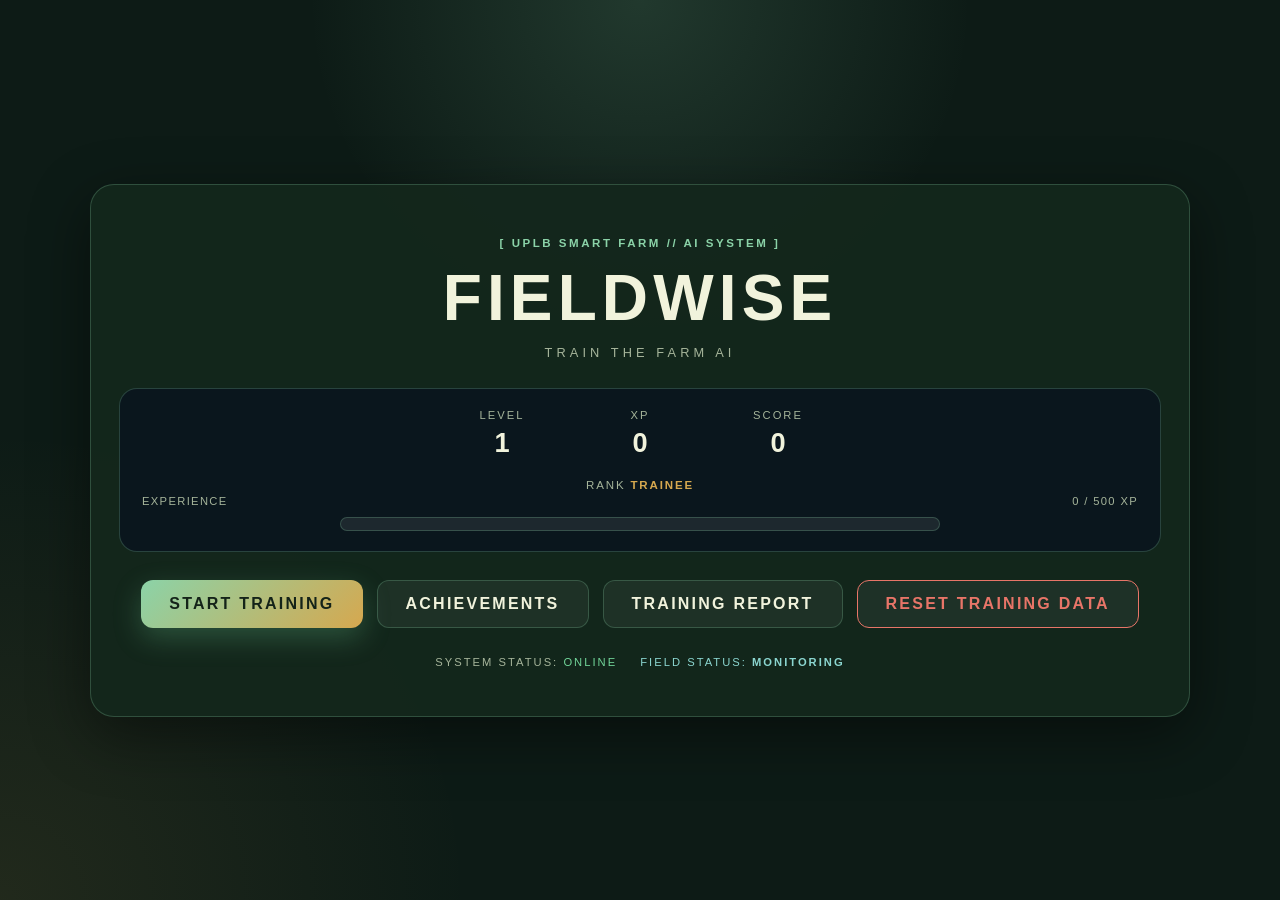
==== commit 42c86265: "Add files via upload" ====
--- a/index.html
+++ b/index.html
@@ -1,1086 +1,1204 @@
-<!DOCTYPE html>
-<html lang="en">
-<head>
-    <meta charset="UTF-8">
-    <meta name="viewport" content="width=device-width, initial-scale=1.0">
-    <title>FIELDWISE: Train the Farm AI</title>
-    <link rel="stylesheet" href="style.css">
-</head>
-
-<body>
-
-    <!-- =========================
-         MAIN MENU
-    ========================== -->
-    <section id="main-menu" class="screen active">
-
-        <div class="menu-container">
-
-            <div class="logo-area">
-                <div class="system-label">[ UPLB SMART FARM // AI SYSTEM ]</div>
-                <h1>FIELDWISE</h1>
-                <p>TRAIN THE FARM AI</p>
-            </div>
-
-            <div class="player-panel">
-
-                <div class="player-info">
-                    <div>
-                        <span class="label">LEVEL</span>
-                        <span id="player-level">1</span>
-                    </div>
-
-                    <div>
-                        <span class="label">XP</span>
-                        <span id="player-xp">0</span>
-                    </div>
-
-                    <div>
-                        <span class="label">SCORE</span>
-                        <span id="player-score">0</span>
-                    </div>
-                </div>
-
-                <div class="xp-container">
-                    <div class="xp-text">
-                        <span>EXPERIENCE</span>
-                        <span id="xp-progress-text">0 / 500 XP</span>
-                    </div>
-
-                    <div class="xp-bar">
-                        <div id="xp-bar-fill"></div>
-                    </div>
-                </div>
-
-            </div>
-
-            <div class="menu-buttons">
-                <button class="main-button" onclick="showLevels()">
-                    START TRAINING
-                </button>
-
-                <button class="secondary-button" onclick="showAchievements()">
-                    ACHIEVEMENTS
-                </button>
-            </div>
-
-            <div class="system-status">
-                SYSTEM STATUS: <span>ONLINE</span>
-                <span class="field-status">FIELD STATUS: MONITORING</span>
-            </div>
-
-        </div>
-
-    </section>
-
-
-    <!-- =========================
-         BIAS LAB
-    ========================== -->
-    <section id="bias-lab" class="screen">
-        <div class="game-container">
-            <div class="game-hud">
-                <div class="hud-left">
-                    <button class="back-button" onclick="showLevels()">← EXIT</button>
-                    <div class="level-indicator"><span>LEVEL 07</span><strong>BIAS LAB</strong></div>
-                </div>
-                <div class="hud-stats">
-                    <div class="hud-stat"><span>ROUND</span><strong id="bias-round">1 / 3</strong></div>
-                    <div class="hud-stat"><span>SCORE</span><strong id="bias-score">0</strong></div>
-                </div>
-            </div>
-            <div class="round-progress">
-                <div class="progress-label"><span>DATA BALANCE</span><span id="bias-progress-text">33%</span></div>
-                <div class="round-bar"><div id="bias-progress-fill"></div></div>
-            </div>
-            <div class="game-card bias-card">
-                <div class="game-title">
-                    <div class="system-label">UPLB SMART FARM // BIAS LAB</div>
-                    <h2>CHECK THE DATA. CHALLENGE THE PATTERN.</h2>
-                    <p>When a condition is underrepresented in training data, the AI may perform worse on it. Find the imbalance, then add the missing samples.</p>
-                    <div class="level-goal"><strong>GOAL</strong><span>Identify UNBALANCED DATA, then add samples for the underrepresented condition in all 3 rounds.</span></div>
-                </div>
-                <div id="bias-case" class="bias-case"></div>
-                <div id="bias-question" class="game-message">WHAT IS CAUSING THE UNEVEN PERFORMANCE?</div>
-                <div id="bias-diagnosis-choices" class="bias-choices">
-                    <button class="secondary-button bias-choice" onclick="diagnoseBias('unbalanced')">UNBALANCED DATA</button>
-                    <button class="secondary-button bias-choice" onclick="diagnoseBias('accuracy')">LOW MODEL ACCURACY</button>
-                    <button class="secondary-button bias-choice" onclick="diagnoseBias('features')">NOT ENOUGH FEATURES</button>
-                </div>
-                <div id="bias-balance-controls" class="bias-balance-controls hidden">
-                    <div class="balance-add-title">ADD SAMPLES TO IMPROVE THE BALANCE</div>
-                    <button class="main-button" onclick="addBiasSamples()">+ ADD UNDERREPRESENTED SAMPLES</button>
-                    <div id="bias-balance-feedback" class="game-message">ADD THE MISSING GROUP</div>
-                </div>
-                <button id="next-bias-button" class="main-button hidden" onclick="nextBiasRound()">NEXT ROUND →</button>
-            </div>
-        </div>
-    </section>
-
-
-    <!-- =========================
-         BIAS LAB COMPLETE
-    ========================== -->
-    <section id="bias-lab-complete" class="screen">
-        <div class="completion-container">
-            <div class="system-label">TRAINING PROTOCOL COMPLETE</div>
-            <h1>BIAS LAB COMPLETE</h1>
-            <div class="completion-title">DATA REPRESENTATION CHECKED</div>
-            <div id="bias-completion-stars" class="stars">★ ★ ★</div>
-            <div class="results-panel">
-                <div class="result-row"><span>ROUNDS BALANCED</span><strong id="bias-completion-correct">0 / 3</strong></div>
-                <div class="result-row"><span>FINAL SCORE</span><strong id="bias-completion-score">0</strong></div>
-                <div class="result-row"><span>XP EARNED</span><strong id="bias-completion-xp">+0 XP</strong></div>
-            </div>
-            <div id="bias-completion-message" class="completion-message">Representation check complete.</div>
-            <div class="completion-buttons">
-                <button class="main-button" onclick="startBiasLab()">RETRY LEVEL</button>
-                <button class="secondary-button" onclick="showLevels()">LEVEL SELECT</button>
-            </div>
-        </div>
-    </section>
-
-    <!-- =========================
-         LEVEL SELECT
-    ========================== -->
-    <section id="level-select" class="screen">
-
-        <div class="screen-container">
-
-            <div class="screen-header">
-                <button class="back-button" onclick="showMainMenu()">← BACK</button>
-
-                <div>
-                    <div class="system-label">TRAINING DATABASE</div>
-                    <h2>SELECT TRAINING</h2>
-                </div>
-            </div>
-
-            <div class="level-grid">
-
-                <div class="level-card unlocked" onclick="startPatternHunter()">
-                    <div class="level-number">01</div>
-                    <div class="level-name">FIELD SCOUT</div>
-                    <div class="level-description">
-                        Inspect smart-farm observations and find the crop condition that does not fit the normal field pattern.
-                    </div>
-                    <div class="level-status">✓ UNLOCKED</div>
-                </div>
-
-                <div class="level-card unlocked" onclick="startDataBuilder()">
-                    <div class="level-number">02</div>
-                    <div class="level-name">DATA HARVEST</div>
-                    <div class="level-description">
-                        Prepare crop observations for the AI. Keep useful samples, fix labels, and remove unreliable field data.
-                    </div>
-                    <div class="level-status">✓ UNLOCKED</div>
-                </div>
-
-                <div class="level-card unlocked" onclick="startClassifier()">
-                    <div class="level-number">03</div>
-                    <div class="level-name">CROP CLASSIFIER</div>
-                    <div class="level-description">
-                        Learn classification by placing five unseen rice samples into HEALTHY or DISEASED categories using their features.
-                    </div>
-                    <div class="level-status">✓ UNLOCKED</div>
-                </div>
-
-                <div class="level-card unlocked" onclick="startProbabilityLevel()">
-                    <div class="level-number">04</div>
-                    <div class="level-name">PROBABILITY</div>
-                    <div class="level-description">
-                        Make predictions under uncertainty. AI uses probabilities to express confidence because real-world data rarely gives absolute certainty.
-                    </div>
-                    <div class="level-status">✓ UNLOCKED</div>
-                </div>
-
-                <div class="level-card unlocked" onclick="startModelBreaker()">
-                    <div class="level-number">05</div>
-                    <div class="level-name">MODEL BREAKER</div>
-                    <div class="level-description">
-                        Compare two crop models and spot the one that memorized its training field instead of learning a pattern for new fields.
-                    </div>
-                    <div class="level-status">✓ UNLOCKED</div>
-                </div>
-
-                <div class="level-card unlocked" onclick="startFarmOptimizer()">
-                    <div class="level-number">06</div>
-                    <div class="level-name">FARM OPTIMIZER</div>
-                    <div class="level-description">
-                        Allocate limited water, fertilizer, and workers to find the best crop yield without wasting the farm's resources.
-                    </div>
-                    <div class="level-status">✓ UNLOCKED</div>
-                </div>
-
-                <div class="level-card unlocked" onclick="startBiasLab()">
-                    <div class="level-number">07</div>
-                    <div class="level-name">BIAS LAB</div>
-                    <div class="level-description">
-                        Investigate how data and weights affect AI decisions. AI can inherit unfair patterns when its training data or rules are unbalanced.
-                    </div>
-                    <div class="level-status">✓ UNLOCKED</div>
-                </div>
-
-                <div class="level-card unlocked" onclick="startFinalTest()">
-                    <div class="level-number">08</div>
-                    <div class="level-name">FINAL TEST</div>
-                    <div class="level-description">
-                        Run the crop-monitoring pipeline from field observations to a responsible farm alert.
-                    </div>
-                    <div class="level-status">✓ UNLOCKED</div>
-                </div>
-
-            </div>
-
-        </div>
-
-    </section>
-
-
-    <!-- =========================
-         FINAL TEST
-    ========================== -->
-    <section id="final-test" class="screen">
-        <div class="game-container">
-            <div class="game-hud">
-                <div class="hud-left">
-                    <button class="back-button" onclick="showLevels()">← EXIT</button>
-                    <div class="level-indicator"><span>LEVEL 08</span><strong>FINAL TEST</strong></div>
-                </div>
-                <div class="hud-stats">
-                    <div class="hud-stat"><span>STAGE</span><strong id="final-stage">1 / 8</strong></div>
-                    <div class="hud-stat"><span>SCORE</span><strong id="final-score">0</strong></div>
-                </div>
-            </div>
-            <div class="round-progress">
-                <div class="progress-label"><span>PIPELINE PROGRESS</span><span id="final-progress-text">13%</span></div>
-                <div class="round-bar"><div id="final-progress-fill"></div></div>
-            </div>
-            <div class="game-card final-test-card">
-                <div class="game-title">
-                    <div class="system-label">UPLB SMART FARM // FINAL OPERATION</div>
-                    <h2>PUT THE PIPELINE TO WORK</h2>
-                    <p>Run one new batch of rice observations through the decisions you have learned. Good AI starts with good data.</p>
-                </div>
-                <div class="pipeline-strip">🌾 OBSERVE <span>→</span> 🧹 PREPARE <span>→</span> 🤖 CLASSIFY <span>→</span> 📊 CHECK <span>→</span> 🚨 ALERT</div>
-                <div id="final-stage-label" class="final-stage-label"></div>
-                <div id="final-stage-content" class="final-stage-content"></div>
-                <div id="final-stage-feedback" class="game-message">MAKE THE PIPELINE DECISION</div>
-                <div id="final-stage-actions" class="final-stage-actions"></div>
-                <button id="next-final-stage-button" class="main-button hidden" onclick="nextFinalStage()">NEXT STAGE →</button>
-            </div>
-        </div>
-    </section>
-
-
-    <!-- =========================
-         FINAL TEST COMPLETE
-    ========================== -->
-    <section id="final-test-complete" class="screen">
-        <div class="completion-container final-completion-container">
-            <div class="system-label">FIELDWISE OPERATION COMPLETE</div>
-            <h1>AI TRAINING COMPLETE</h1>
-            <div class="completion-title">FIELD ALERT READY</div>
-            <div id="final-completion-stars" class="stars">★ ★ ★</div>
-            <div class="final-pipeline-summary">
-                <div>🌾 CROP OBSERVATIONS <strong>✓ CHECKED</strong></div>
-                <div>🧹 CLEAN DATA <strong>✓ PREPARED</strong></div>
-                <div>🏷️ LABEL DATA <strong>✓ VERIFIED</strong></div>
-                <div>🤖 MODEL <strong>✓ CLASSIFIED</strong></div>
-                <div>📊 CONFIDENCE <strong>✓ CHECKED</strong></div>
-                <div>🧪 FIELD TEST <strong>✓ PASSED</strong></div>
-                <div>⚖️ DATA BALANCE <strong>✓ INVESTIGATED</strong></div>
-            </div>
-            <div class="final-alert-summary"><span>🚨 FIELD ALERT // RICE-07</span><strong>🦠 DISEASED</strong><small>CONFIDENCE: 89%</small></div>
-            <div class="final-good-ai">Good AI starts with good data.</div>
-            <div id="final-completion-message" class="completion-message">The crop-monitoring pipeline is ready for the farm.</div>
-            <div class="completion-buttons">
-                <button class="main-button" onclick="startFinalTest()">RETRY TEST</button>
-                <button class="secondary-button" onclick="showLevels()">LEVEL SELECT</button>
-            </div>
-        </div>
-    </section>
-
-
-    <!-- =========================
-         DATA HARVEST
-    ========================== -->
-    <section id="data-builder" class="screen">
-        <div class="game-container">
-            <div class="game-hud">
-                <div class="hud-left">
-                    <button class="back-button" onclick="showLevels()">← EXIT</button>
-                    <div class="level-indicator"><span>LEVEL 02</span><strong>DATA HARVEST</strong></div>
-                </div>
-                <div class="hud-stats">
-                    <div class="hud-stat"><span>SAMPLE</span><strong id="data-builder-round">1 / 8</strong></div>
-                    <div class="hud-stat"><span>SCORE</span><strong id="data-builder-score">0</strong></div>
-                </div>
-            </div>
-            <div class="round-progress">
-                <div class="progress-label"><span>DATASET HEALTH</span><span id="data-builder-progress-text">0%</span></div>
-                <div class="round-bar"><div id="data-builder-progress-fill"></div></div>
-            </div>
-            <div class="game-card data-builder-card">
-                <div class="game-title">
-                    <div class="system-label">UPLB SMART FARM // DATA HARVEST</div>
-                    <h2>PREPARE THE CROP DATASET</h2>
-                    <p>The AI must detect whether a crop is HEALTHY or DISEASED. Inspect each observation before you teach it.</p>
-                </div>
-                <div class="dataset-dashboard">
-                    <div class="dataset-dashboard-title"><span>DATASET STATUS</span><strong id="data-builder-health">0%</strong></div>
-                    <div class="dataset-stats">
-                        <span>SAMPLES <strong id="data-builder-processed">0 / 8</strong></span>
-                        <span>HEALTHY <strong id="data-builder-good">0</strong></span>
-                        <span>DISEASED <strong id="data-builder-defective">0</strong></span>
-                        <span>RELABELLED <strong id="data-builder-relabeled">0</strong></span>
-                        <span>REMOVED <strong id="data-builder-removed">0</strong></span>
-                    </div>
-                    <div id="data-builder-health-message" class="dataset-health-message">INSPECT THE FIRST SAMPLE</div>
-                </div>
-                <div id="data-builder-sample" class="data-sample"></div>
-                <div class="data-action-buttons">
-                    <button class="main-button data-action-choice" onclick="processDataSample('keep')">KEEP</button>
-                    <button class="secondary-button data-action-choice remove-action" onclick="processDataSample('remove')">REMOVE</button>
-                    <button class="secondary-button data-action-choice relabel-action" onclick="processDataSample('relabel')">RELABEL</button>
-                </div>
-                <div id="data-builder-feedback" class="game-message">CHOOSE WHAT TO DO WITH THIS EXAMPLE</div>
-                <button id="next-data-builder-button" class="main-button hidden" onclick="nextDataSample()">NEXT SAMPLE →</button>
-            </div>
-        </div>
-    </section>
-
-
-    <!-- =========================
-         MODEL BREAKER
-    ========================== -->
-    <section id="model-breaker" class="screen">
-        <div class="game-container">
-            <div class="game-hud">
-                <div class="hud-left">
-                    <button class="back-button" onclick="showLevels()">← EXIT</button>
-                    <div class="level-indicator"><span>LEVEL 05</span><strong>MODEL BREAKER</strong></div>
-                </div>
-                <div class="hud-stats">
-                    <div class="hud-stat"><span>ROUND</span><strong id="model-breaker-round">1 / 5</strong></div>
-                    <div class="hud-stat"><span>SCORE</span><strong id="model-breaker-score">0</strong></div>
-                </div>
-            </div>
-            <div class="round-progress">
-                <div class="progress-label"><span>FIELD TEST PROGRESS</span><span id="model-breaker-progress-text">20%</span></div>
-                <div class="round-bar"><div id="model-breaker-progress-fill"></div></div>
-            </div>
-            <div class="game-card model-breaker-card">
-                <div class="game-title">
-                    <div class="system-label">UPLB SMART FARM // MODEL CHECK</div>
-                    <h2>DID THE AI LEARN THE FIELD?</h2>
-                    <p>Compare each model's training-field accuracy with its new-field accuracy. Choose the model that learned a useful pattern.</p>
-                </div>
-                <div id="model-breaker-case" class="model-case"></div>
-                <div id="model-breaker-choices" class="diagnosis-choices"></div>
-                <div id="model-breaker-feedback" class="game-message">COMPARE THE TWO MODELS</div>
-                <button id="next-model-breaker-button" class="main-button hidden" onclick="nextModelBreakerCase()">NEXT ROUND →</button>
-            </div>
-        </div>
-    </section>
-
-
-    <!-- =========================
-         DATA BUILDER COMPLETE
-    ========================== -->
-    <section id="data-builder-complete" class="screen">
-        <div class="completion-container">
-            <div class="system-label">TRAINING PROTOCOL COMPLETE</div>
-            <h1>DATA HARVEST COMPLETE</h1>
-            <div class="completion-title">TRAINING READY</div>
-            <div id="data-builder-completion-stars" class="stars">★ ★ ★</div>
-            <div class="results-panel">
-                <div class="result-row"><span>SAMPLES KEPT</span><strong id="data-builder-completion-kept">0</strong></div>
-                <div class="result-row"><span>SAMPLES RELABELLED</span><strong id="data-builder-completion-relabeled">0</strong></div>
-                <div class="result-row"><span>LABEL ERRORS LEFT</span><strong id="data-builder-completion-errors">0</strong></div>
-                <div class="result-row"><span>DATASET HEALTH</span><strong id="data-builder-completion-health">0%</strong></div>
-                <div class="result-row"><span>FINAL SCORE</span><strong id="data-builder-completion-score">0</strong></div>
-                <div class="result-row"><span>XP EARNED</span><strong id="data-builder-completion-xp">+0 XP</strong></div>
-            </div>
-            <div id="data-builder-completion-message" class="completion-message">Your dataset is ready for training.</div>
-            <div id="data-builder-training-panel" class="training-panel hidden">
-                <strong>AI MODEL</strong>
-                <span id="data-builder-training-status">READY TO TRAIN</span>
-                <div class="training-bar"><div id="data-builder-training-fill"></div></div>
-                <div id="data-builder-training-detail">The model will learn from the examples you kept.</div>
-            </div>
-            <div class="completion-buttons">
-                <button class="main-button" onclick="startDataBuilder()">RETRY LEVEL</button>
-                <button id="train-data-model-button" class="main-button" onclick="trainDataModel()">TRAIN MODEL →</button>
-                <button class="secondary-button" onclick="showLevels()">LEVEL SELECT</button>
-            </div>
-        </div>
-    </section>
-
-
-    <!-- =========================
-         PATTERN HUNTER
-    ========================== -->
-    <section id="pattern-hunter" class="screen">
-
-        <div class="game-container">
-
-            <!-- GAME HUD -->
-            <div class="game-hud">
-
-                <div class="hud-left">
-                    <button class="back-button" onclick="showLevels()">← EXIT</button>
-
-                    <div class="level-indicator">
-                        <span>LEVEL 01</span>
-                        <strong>FIELD SCOUT</strong>
-                    </div>
-                </div>
-
-                <div class="hud-stats">
-
-                    <div class="hud-stat">
-                        <span>ROUND</span>
-                        <strong id="round-number">1 / 5</strong>
-                    </div>
-
-                    <div class="hud-stat">
-                        <span>SCORE</span>
-                        <strong id="game-score">0</strong>
-                    </div>
-
-                </div>
-
-            </div>
-
-
-            <!-- PROGRESS -->
-            <div class="round-progress">
-
-                <div class="progress-label">
-                    <span>TRAINING PROGRESS</span>
-                    <span id="round-progress-text">20%</span>
-                </div>
-
-                <div class="round-bar">
-                    <div id="round-bar-fill"></div>
-                </div>
-
-            </div>
-
-
-            <!-- GAME CONTENT -->
-            <div class="game-card">
-
-                <div class="game-title">
-                    <div class="system-label">UPLB SMART FARM // TRAINING SECTOR 01</div>
-
-                    <h2>DETECT THE ABNORMAL CROP</h2>
-
-                    <p>
-                        The farm's sensor network has collected today's crop data.
-                        Most observations follow a normal pattern. One does not. Find it.
-                    </p>
-                </div>
-
-                <div id="field-scenario" class="field-scenario"></div>
-
-                <div id="pattern-grid" class="pattern-grid"></div>
-
-
-                <div id="game-message" class="game-message">
-                    FIND THE OBSERVATION THAT DOES NOT FIT
-                </div>
-
-                <div id="field-concept" class="field-concept hidden">
-                    <strong>AI CONCEPT UNLOCKED: ANOMALY DETECTION</strong>
-                    <span>Finding observations that significantly differ from normal patterns.</span>
-                </div>
-
-
-                <button id="next-pattern-button"
-                        class="main-button hidden"
-                        onclick="nextPattern()">
-                    NEXT ROUND →
-                </button>
-
-            </div>
-
-        </div>
-
-    </section>
-
-
-    <!-- =========================
-         CLASSIFIER
-    ========================== -->
-    <section id="classifier" class="screen">
-
-        <div class="game-container">
-
-            <div class="game-hud">
-
-                <div class="hud-left">
-                    <button class="back-button" onclick="showLevels()">← EXIT</button>
-
-                    <div class="level-indicator">
-                        <span>LEVEL 03</span>
-                        <strong>CROP CLASSIFIER</strong>
-                    </div>
-                </div>
-
-                <div class="hud-stats">
-
-                    <div class="hud-stat">
-                        <span>ROUND</span>
-                        <strong id="classifier-round-number">1 / 3</strong>
-                    </div>
-
-                    <div class="hud-stat">
-                        <span>SCORE</span>
-                        <strong id="classifier-score">0</strong>
-                    </div>
-
-                </div>
-
-            </div>
-
-            <div class="round-progress">
-
-                <div class="progress-label">
-                    <span>CLASSIFICATION PROGRESS</span>
-                    <span id="classifier-progress-text">33%</span>
-                </div>
-
-                <div class="round-bar">
-                    <div id="classifier-progress-fill"></div>
-                </div>
-
-            </div>
-
-            <div class="game-card classifier-card">
-
-                <div class="game-title">
-                    <div class="system-label">UPLB SMART FARM // CROP CLASSIFIER</div>
-                    <h2>CLASSIFY THE CROP</h2>
-                    <p>Look at the features and place this unseen rice sample into a category: HEALTHY or DISEASED.</p>
-                </div>
-
-                <div class="diagnosis-header">
-                    <span>FIELD LOS BAÑOS-04</span>
-                    <strong id="classifier-sample-name">RICE SAMPLE #018</strong>
-                    <span>NEW SAMPLE</span>
-                </div>
-
-                <div id="classifier-observation" class="classifier-observation"></div>
-
-                <div class="fieldwise-panel">
-                    <div class="fieldwise-heading"><span>AI PREDICTION</span><strong>FIELDWISE</strong></div>
-                    <div class="prediction-bars">
-                        <div class="prediction-bar-row"><span>HEALTHY</span><div><i id="classifier-healthy-bar"></i></div><strong id="classifier-healthy-value">0%</strong></div>
-                        <div class="prediction-bar-row"><span>DISEASED</span><div><i id="classifier-diseased-bar"></i></div><strong id="classifier-diseased-value">0%</strong></div>
-                    </div>
-                    <div class="model-prediction"><span>🤖 PREDICTION</span><strong id="classifier-prediction">--</strong><small>CONFIDENCE <b id="classifier-confidence">0%</b></small></div>
-                </div>
-
-                <div class="classifier-controls">
-                    <button class="main-button classifier-choice" data-classification="HEALTHY" onclick="submitClassifier('HEALTHY')">HEALTHY</button>
-                    <button class="secondary-button classifier-choice disease-choice" data-classification="DISEASED" onclick="submitClassifier('DISEASED')">DISEASED</button>
-                </div>
-
-                <div id="classifier-feedback" class="game-message">
-                    CHOOSE A CROP CATEGORY
-                </div>
-
-                <div id="classifier-nearest" class="nearest-data hidden"></div>
-
-                <button id="next-classifier-button"
-                        class="main-button hidden"
-                        onclick="nextClassifierRound()">
-                    NEXT SAMPLE →
-                </button>
-
-            </div>
-
-        </div>
-
-    </section>
-
-
-    <!-- =========================
-         PROBABILITY
-    ========================== -->
-    <section id="probability-level" class="screen">
-
-        <div class="game-container">
-
-            <div class="game-hud">
-
-                <div class="hud-left">
-                    <button class="back-button" onclick="showLevels()">← EXIT</button>
-
-                    <div class="level-indicator">
-                        <span>LEVEL 04</span>
-                        <strong>PROBABILITY</strong>
-                    </div>
-                </div>
-
-                <div class="hud-stats">
-
-                    <div class="hud-stat">
-                        <span>ROUND</span>
-                        <strong id="probability-round">1 / 5</strong>
-                    </div>
-
-                    <div class="hud-stat">
-                        <span>ACCURACY</span>
-                        <strong id="probability-accuracy">0%</strong>
-                    </div>
-
-                </div>
-
-            </div>
-
-            <div class="round-progress">
-
-                <div class="progress-label">
-                    <span>AI MODEL CONFIDENCE</span>
-                    <span id="probability-confidence-label">0%</span>
-                </div>
-
-                <div class="round-bar">
-                    <div id="probability-confidence-bar"></div>
-                </div>
-
-            </div>
-
-            <div class="game-card probability-card">
-
-                <div class="game-title">
-                    <div class="system-label">UPLB SMART FARM // PROBABILITY</div>
-                    <h2>HOW CERTAIN IS THE AI?</h2>
-                    <p class="probability-instructions">
-                        Classification tells you what the AI predicts. Probability tells you how confident it is. Read the two percentages and choose HIGH, MEDIUM, or LOW confidence.
-                    </p>
-                </div>
-
-                <div id="probability-scenario-text" class="probability-scenario">🌾 RICE SAMPLE #01</div>
-
-                <div id="probability-observation" class="probability-observation"></div>
-
-                <div class="confidence-panel">
-                    <div class="confidence-row"><span>HEALTHY</span><strong id="probability-healthy-value">0%</strong></div>
-                    <div class="confidence-track"><i id="probability-healthy-bar"></i></div>
-                    <div class="confidence-row"><span>DISEASED</span><strong id="probability-diseased-value">0%</strong></div>
-                    <div class="confidence-track"><i id="probability-diseased-bar"></i></div>
-                </div>
-
-                <div class="probability-buttons">
-                    <button class="main-button probability-choice" data-confidence="high" onclick="evaluateProbability('high')">HIGH</button>
-                    <button class="secondary-button probability-choice" data-confidence="medium" onclick="evaluateProbability('medium')">MEDIUM</button>
-                    <button class="secondary-button probability-choice" data-confidence="low" onclick="evaluateProbability('low')">LOW</button>
-                </div>
-
-                <div id="probability-feedback" class="game-message">
-                    READ THE PROBABILITY GAP
-                </div>
-
-                <button id="next-probability-button"
-                        class="main-button hidden"
-                        onclick="nextProbabilityRound()">
-                    NEXT SAMPLE →
-                </button>
-
-            </div>
-
-        </div>
-
-    </section>
-
-
-    <!-- =========================
-         OPTIMIZER
-    ========================== -->
-    <section id="optimizer" class="screen">
-
-        <div class="game-container">
-
-            <div class="game-hud">
-                <div class="hud-left">
-                    <button class="back-button" onclick="showLevels()">← EXIT</button>
-
-                    <div class="level-indicator">
-                        <span>LEVEL 06</span>
-                        <strong>FARM OPTIMIZER</strong>
-                    </div>
-                </div>
-
-                <div class="hud-stats">
-                    <div class="hud-stat">
-                        <span>ROUND</span>
-                        <strong id="optimizer-round">1 / 3</strong>
-                    </div>
-
-                    <div class="hud-stat">
-                        <span>SCORE</span>
-                        <strong id="optimizer-score">0</strong>
-                    </div>
-                </div>
-            </div>
-
-            <div class="round-progress">
-                <div class="progress-label">
-                    <span>RESOURCE ALLOCATION</span>
-                    <span id="optimizer-progress-text">33%</span>
-                </div>
-                <div class="round-bar">
-                    <div id="optimizer-progress-fill"></div>
-                </div>
-            </div>
-
-            <div class="game-card optimizer-card">
-                <div class="game-title">
-                    <div class="system-label">UPLB SMART FARM // RESOURCE ALLOCATION</div>
-                    <h2>MAKE THE MOST OF THE FARM</h2>
-                    <p class="optimizer-instructions">
-                        Allocate limited resources to a rice field. Find a strong crop yield without simply using the most of everything.
-                    </p>
-                    <div class="level-goal"><strong>GOAL</strong><span>Reach at least 80% crop yield in each round while staying within the available resources.</span></div>
-                </div>
-
-                <div id="opt-task-desc" class="optimizer-task">Choose water, fertilizer, and workers for this field.</div>
-                <div class="farm-resources"><span>💧 WATER <strong>10</strong></span><span>🌱 FERTILIZER <strong>6</strong></span><span>👩‍🌾 WORKERS <strong>4</strong></span></div>
-
-                <div class="optimizer-controls">
-                    <label class="farm-resource-row" for="farm-water">
-                        <span>WATER <strong id="farm-water-value">5</strong> / 10</span>
-                        <input type="range" id="farm-water" min="0" max="10" value="5" oninput="updateFarmYield()">
-                    </label>
-                    <label class="farm-resource-row" for="farm-fertilizer">
-                        <span>FERTILIZER <strong id="farm-fertilizer-value">3</strong> / 6</span>
-                        <input type="range" id="farm-fertilizer" min="0" max="6" value="3" oninput="updateFarmYield()">
-                    </label>
-                    <label class="farm-resource-row" for="farm-workers">
-                        <span>WORKERS <strong id="farm-workers-value">2</strong> / 4</span>
-                        <input type="range" id="farm-workers" min="0" max="4" value="2" oninput="updateFarmYield()">
-                    </label>
-                </div>
-
-                <div class="optimizer-meters">
-                    <div class="optimizer-meter">
-                        <div class="meter-label"><span>EXPECTED CROP YIELD</span><strong id="farm-yield-value">0%</strong></div>
-                        <div class="meter-track"><div id="opt-energy-bar" class="meter-fill energy-fill"></div></div>
-                    </div>
-                    <div class="optimizer-meter">
-                        <div class="meter-label"><span>RESOURCE USE</span><strong id="farm-use-value">0 / 20</strong></div>
-                        <div class="meter-track"><div id="opt-output-bar" class="meter-fill output-fill"></div></div>
-                    </div>
-                </div>
-
-                <div id="opt-warning" class="optimizer-warning" aria-live="polite"></div>
-
-                <div class="optimizer-actions">
-                    <button id="btn-run-opt" class="main-button" onclick="submitFarmAllocation()">GROW CROP</button>
-                </div>
-
-                <div id="optimizer-feedback" class="game-message">FIND A VALID HIGH-SCORE CONFIGURATION</div>
-
-                <div id="optimizer-comparison" class="optimizer-comparison hidden"></div>
-            </div>
-        </div>
-    </section>
-
-
-    <!-- =========================
-         MODEL BREAKER COMPLETE
-    ========================== -->
-    <section id="model-breaker-complete" class="screen">
-        <div class="completion-container">
-            <div class="system-label">TRAINING PROTOCOL COMPLETE</div>
-            <h1>MODEL BREAKER COMPLETE</h1>
-            <div class="completion-title">GENERALIZATION CHECKED</div>
-            <div id="model-breaker-completion-stars" class="stars">★ ★ ★</div>
-            <div class="results-panel">
-                <div class="result-row"><span>MODELS TESTED</span><strong>5</strong></div>
-                <div class="result-row"><span>CORRECT CHOICES</span><strong id="model-breaker-completion-accuracy">0 / 5</strong></div>
-                <div class="result-row"><span>FINAL SCORE</span><strong id="model-breaker-completion-score">0</strong></div>
-                <div class="result-row"><span>XP EARNED</span><strong id="model-breaker-completion-xp">+0 XP</strong></div>
-            </div>
-            <div id="model-breaker-completion-message" class="completion-message">Model diagnostics complete.</div>
-            <div class="completion-buttons">
-                <button class="main-button" onclick="startModelBreaker()">RETRY LEVEL</button>
-                <button class="secondary-button" onclick="showLevels()">LEVEL SELECT</button>
-            </div>
-        </div>
-    </section>
-
-
-    <!-- =========================
-         OPTIMIZER COMPLETE
-    ========================== -->
-    <section id="optimizer-complete" class="screen">
-        <div class="completion-container">
-            <div class="system-label">TRAINING PROTOCOL COMPLETE</div>
-            <h1>FARM OPTIMIZER COMPLETE</h1>
-            <div class="completion-title">RESOURCE TRADE-OFFS</div>
-            <div id="optimizer-completion-stars" class="stars">★ ★ ★</div>
-
-            <div class="results-panel">
-                <div class="result-row"><span>VALID ROUNDS</span><strong id="optimizer-valid-rounds">0 / 3</strong></div>
-                <div class="result-row"><span>BEST OUTPUT</span><strong id="optimizer-best-score">0</strong></div>
-                <div class="result-row"><span>XP EARNED</span><strong id="optimizer-completion-xp">+0 XP</strong></div>
-            </div>
-
-            <div id="optimizer-completion-message" class="completion-message">Optimization training complete.</div>
-
-            <div class="completion-buttons">
-                <button class="main-button" onclick="startFarmOptimizer()">RETRY LEVEL</button>
-                <button class="secondary-button" onclick="showLevels()">LEVEL SELECT</button>
-            </div>
-        </div>
-    </section>
-
-
-    <!-- =========================
-         PROBABILITY COMPLETE
-    ========================== -->
-    <section id="probability-complete" class="screen">
-
-        <div class="completion-container">
-
-            <div class="system-label">TRAINING PROTOCOL COMPLETE</div>
-
-            <h1>PROBABILITY COMPLETE</h1>
-
-            <div class="completion-title">
-                AI CONFIDENCE
-            </div>
-
-            <div id="probability-completion-stars" class="stars">
-                ★ ★ ★
-            </div>
-
-            <div class="results-panel">
-
-                <div class="result-row">
-                    <span>SAMPLES ANALYZED</span>
-                    <strong id="probability-expected-wins">0 / 5</strong>
-                </div>
-
-                <div class="result-row">
-                    <span>CORRECT CONFIDENCE READS</span>
-                    <strong id="probability-actual-wins">0 / 5</strong>
-                </div>
-
-                <div class="result-row">
-                    <span>HIGH / MEDIUM / LOW</span>
-                    <strong id="probability-calibration">0 / 0 / 0</strong>
-                </div>
-
-            </div>
-
-            <div id="probability-completion-message" class="completion-message">
-                Probability model evaluated.
-            </div>
-
-            <div class="completion-buttons">
-
-                <button class="main-button" onclick="startProbabilityLevel()">
-                    RETRY LEVEL
-                </button>
-
-                <button class="secondary-button" onclick="showLevels()">
-                    LEVEL SELECT
-                </button>
-
-            </div>
-
-        </div>
-
-    </section>
-
-
-    <!-- =========================
-         CROP CLASSIFIER COMPLETE
-    ========================== -->
-    <section id="classifier-complete" class="screen">
-
-        <div class="completion-container">
-
-            <div class="system-label">TRAINING PROTOCOL COMPLETE</div>
-
-            <h1>CROP CLASSIFIER COMPLETE</h1>
-
-            <div class="completion-title">
-                CLASSIFICATION READY
-            </div>
-
-            <div id="classifier-completion-stars" class="stars">
-                ★ ★ ★
-            </div>
-
-            <div class="results-panel">
-
-                <div class="result-row">
-                    <span>ACCURACY</span>
-                    <strong id="classifier-completion-accuracy">100%</strong>
-                </div>
-
-
-                <div class="result-row">
-                    <span>FINAL SCORE</span>
-                    <strong id="classifier-completion-score">0</strong>
-                </div>
-
-                <div class="result-row">
-                    <span>XP EARNED</span>
-                    <strong id="classifier-completion-xp">+0 XP</strong>
-                </div>
-
-            </div>
-
-            <div id="classifier-completion-message" class="completion-message">
-                Classification model training complete.
-            </div>
-
-            <div class="completion-buttons">
-
-                <button class="main-button" onclick="startClassifier()">
-                    RETRY LEVEL
-                </button>
-
-                <button class="secondary-button" onclick="showLevels()">
-                    LEVEL SELECT
-                </button>
-
-            </div>
-
-        </div>
-
-    </section>
-
-
-    <!-- =========================
-         LEVEL COMPLETE
-    ========================== -->
-    <section id="level-complete" class="screen">
-
-        <div class="completion-container">
-
-            <div class="system-label">TRAINING PROTOCOL COMPLETE</div>
-
-            <h1>LEVEL COMPLETE</h1>
-
-            <div class="completion-title">
-                FIELD SCOUT
-            </div>
-
-            <div id="completion-stars" class="stars">
-                ★ ★ ★
-            </div>
-
-            <div class="results-panel">
-
-                <div class="result-row">
-                    <span>ACCURACY</span>
-                    <strong id="completion-accuracy">100%</strong>
-                </div>
-
-                <div class="result-row">
-                    <span>FINAL SCORE</span>
-                    <strong id="completion-score">0</strong>
-                </div>
-
-                <div class="result-row">
-                    <span>XP EARNED</span>
-                    <strong id="completion-xp">+0 XP</strong>
-                </div>
-
-            </div>
-
-            <div id="completion-message" class="completion-message">
-                Training data successfully processed.
-            </div>
-
-            <div class="completion-buttons">
-
-                <button class="main-button" onclick="startPatternHunter()">
-                    RETRY LEVEL
-                </button>
-
-                <button class="secondary-button" onclick="showLevels()">
-                    LEVEL SELECT
-                </button>
-
-            </div>
-
-        </div>
-
-    </section>
-
-
-    <!-- =========================
-         ACHIEVEMENTS
-    ========================== -->
-    <section id="achievements" class="screen">
-
-        <div class="screen-container">
-
-            <div class="screen-header">
-
-                <button class="back-button" onclick="showMainMenu()">
-                    ← BACK
-                </button>
-
-                <div>
-                    <div class="system-label">ACHIEVEMENT DATABASE</div>
-                    <h2>ACHIEVEMENTS</h2>
-                </div>
-
-            </div>
-
-            <div class="achievement-grid">
-
-                <div class="achievement-card locked-achievement">
-                    <div class="achievement-icon">◈</div>
-                    <div>
-                        <h3>PATTERN SCOUT</h3>
-                        <p>Complete Pattern Hunter.</p>
-                    </div>
-                </div>
-
-                <div class="achievement-card locked-achievement">
-                    <div class="achievement-icon">◆</div>
-                    <div>
-                        <h3>PERFECT VISION</h3>
-                        <p>Complete a level with perfect accuracy.</p>
-                    </div>
-                </div>
-
-                <div class="achievement-card locked-achievement">
-                    <div class="achievement-icon">⚡</div>
-                    <div>
-                        <h3>SPEED DEMON</h3>
-                        <p>Complete a training protocol quickly.</p>
-                    </div>
-                </div>
-
-                <div class="achievement-card locked-achievement">
-                    <div class="achievement-icon">◇</div>
-                    <div>
-                        <h3>DATA DETECTIVE</h3>
-                        <p>Investigate an unusual dataset.</p>
-                    </div>
-                </div>
-
-            </div>
-
-        </div>
-
-    </section>
-
-
-    <script src="script.js"></script>
-
-</body>
+<!DOCTYPE html>
+<html lang="en">
+<head>
+    <meta charset="UTF-8">
+    <meta name="viewport" content="width=device-width, initial-scale=1.0">
+    <title>FIELDWISE: Train the Farm AI</title>
+    <link rel="stylesheet" href="style.css">
+</head>
+
+<body>
+
+    <!-- =========================
+         MAIN MENU
+    ========================== -->
+    <section id="main-menu" class="screen active">
+
+        <div class="menu-container">
+
+            <div class="logo-area">
+                <div class="system-label">[ UPLB SMART FARM // AI SYSTEM ]</div>
+                <h1>FIELDWISE</h1>
+                <p>TRAIN THE FARM AI</p>
+            </div>
+
+            <div class="player-panel">
+
+                <div class="player-info">
+                    <div>
+                        <span class="label">LEVEL</span>
+                        <span id="player-level">1</span>
+                    </div>
+
+                    <div>
+                        <span class="label">XP</span>
+                        <span id="player-xp">0</span>
+                    </div>
+
+                    <div>
+                        <span class="label">SCORE</span>
+                        <span id="player-score">0</span>
+                    </div>
+                </div>
+
+                <div class="rank-line">RANK <strong id="player-rank">TRAINEE</strong></div>
+
+                <div class="xp-container">
+                    <div class="xp-text">
+                        <span>EXPERIENCE</span>
+                        <span id="xp-progress-text">0 / 500 XP</span>
+                    </div>
+
+                    <div class="xp-bar">
+                        <div id="xp-bar-fill"></div>
+                    </div>
+                </div>
+
+            </div>
+
+            <div class="menu-buttons">
+                <button class="main-button" onclick="showLevels()">
+                    START TRAINING
+                </button>
+
+                <button class="secondary-button" onclick="showAchievements()">
+                    ACHIEVEMENTS
+                </button>
+
+                <button class="secondary-button" onclick="showTrainingReport()">TRAINING REPORT</button>
+
+                <button class="secondary-button danger-button" onclick="resetProgress()">RESET TRAINING DATA</button>
+            </div>
+
+            <div class="system-status">
+                SYSTEM STATUS: <span>ONLINE</span>
+                <span class="field-status">FIELD STATUS: <b id="field-status-text">MONITORING</b></span>
+            </div>
+
+        </div>
+
+    </section>
+
+
+    <!-- =========================
+         BIAS LAB
+    ========================== -->
+    <section id="bias-lab" class="screen">
+        <div class="game-container">
+            <div class="game-hud">
+                <div class="hud-left">
+                    <button class="back-button" onclick="showLevels()">← EXIT</button>
+                    <div class="level-indicator"><span>LEVEL 07</span><strong>BIAS LAB</strong></div>
+                </div>
+                <div class="hud-stats">
+                    <div class="hud-stat"><span>ROUND</span><strong id="bias-round">1 / 3</strong></div>
+                    <div class="hud-stat"><span>SCORE</span><strong id="bias-score">0</strong></div>
+                </div>
+            </div>
+            <div class="round-progress">
+                <div class="progress-label"><span>LEVEL PROGRESS</span><span id="bias-progress-text">33%</span></div>
+                <div class="round-bar"><div id="bias-progress-fill"></div></div>
+            </div>
+            <div class="game-card bias-card">
+                <div class="game-title">
+                    <div class="system-label">UPLB SMART FARM // BIAS LAB</div>
+                    <h2>FIX THE FARM</h2>
+                    <p id="bias-brief">The crop AI was trained on last season's field photos. It is live on the farm and something is going wrong.</p>
+                    <div class="level-goal"><strong>GOAL</strong><span id="bias-goal">Run the field test, scan the dataset, find the group the AI barely learned, then spend your sample budget on it.</span></div>
+                </div>
+
+                <div class="bias-steps">
+                    <span id="bias-step-test">FIELD TEST</span>
+                    <span id="bias-step-investigate">INVESTIGATE</span>
+                    <span id="bias-step-diagnose">DIAGNOSE</span>
+                    <span id="bias-step-repair">REPAIR</span>
+                    <span id="bias-step-result">RETRAIN</span>
+                </div>
+
+                <!-- PHASE 1 // FIELD TEST -->
+                <div id="bias-phase-test" class="bias-phase">
+                    <div class="bias-panel-title">FIELD TEST — THE AI IN THE FIELD</div>
+                    <div id="bias-test-grid" class="bias-test-grid"></div>
+                    <div class="game-message">WHERE IS IT GOING WRONG? LOOK FOR A PATTERN IN THE MISTAKES.</div>
+                    <button class="main-button" onclick="goToBiasInvestigate()">INVESTIGATE →</button>
+                </div>
+
+                <!-- PHASE 2 // DATA SCANNER -->
+                <div id="bias-phase-investigate" class="bias-phase hidden">
+                    <div class="bias-scanner">
+                        <div class="bias-panel-title">🔍 DATA SCANNER <b id="bias-scans-left">2 SCANS LEFT</b></div>
+                        <div class="bias-scan-buttons">
+                            <button class="secondary-button bias-scan" data-scan="performance" onclick="runBiasScan('performance')">MODEL PERFORMANCE</button>
+                            <button class="secondary-button bias-scan" data-scan="distribution" onclick="runBiasScan('distribution')">DATA DISTRIBUTION</button>
+                            <button class="secondary-button bias-scan" data-scan="features" onclick="runBiasScan('features')">FEATURES</button>
+                        </div>
+                        <div id="bias-scan-output" class="bias-scan-output">NO SCAN RUN YET. YOU HAVE LIMITED SCANS — PICK THE ONES THAT ACTUALLY ANSWER THE QUESTION.</div>
+                    </div>
+                    <div id="bias-deploy-report" class="game-message"></div>
+                    <div class="bias-phase-actions">
+                        <button class="main-button" onclick="goToBiasDiagnosis()">CONTINUE TO DIAGNOSIS →</button>
+                        <button class="secondary-button" onclick="deployBiasModelEarly()">DEPLOY AS-IS</button>
+                    </div>
+                </div>
+
+                <!-- PHASE 3 // DIAGNOSE -->
+                <div id="bias-phase-diagnose" class="bias-phase hidden">
+                    <div class="bias-panel-title">WHICH GROUP DID THE AI LEARN TOO LITTLE ABOUT?</div>
+                    <div id="bias-diagnosis-choices" class="bias-choices"></div>
+                    <div id="bias-diagnosis-feedback" class="game-message"></div>
+                    <button id="bias-to-repair" class="main-button hidden" onclick="goToBiasRepair()">OPEN DATA LAB →</button>
+                </div>
+
+                <!-- PHASE 4 // DATA LAB -->
+                <div id="bias-phase-repair" class="bias-phase hidden">
+                    <div class="bias-panel-title">DATA LAB — SPEND YOUR SAMPLE BUDGET</div>
+                    <div id="bias-budget" class="bias-budget"></div>
+                    <div id="bias-allocator" class="bias-allocator"></div>
+                    <div id="bias-repair-hint" class="game-message"></div>
+                    <button id="bias-retrain" class="main-button" onclick="retrainBiasModel()">RETRAIN MODEL</button>
+                </div>
+
+                <!-- PHASE 5 // RETRAIN RESULT -->
+                <div id="bias-phase-result" class="bias-phase hidden">
+                    <div class="bias-panel-title">RETRAINED MODEL — BEFORE VS AFTER</div>
+                    <div id="bias-result-compare" class="bias-result-compare"></div>
+                    <div class="bias-panel-title">SAME FIELD TEST, RETRAINED MODEL</div>
+                    <div id="bias-retest-grid" class="bias-test-grid"></div>
+                    <div id="bias-result-message" class="game-message"></div>
+                    <div id="bias-concept" class="bias-concept"></div>
+                    <button id="next-bias-button" class="main-button" onclick="nextBiasRound()">NEXT ROUND →</button>
+                </div>
+            </div>
+        </div>
+    </section>
+
+    <!-- =========================
+         BIAS LAB COMPLETE
+    ========================== -->
+    <section id="bias-lab-complete" class="screen">
+        <div class="completion-container">
+            <div class="system-label">TRAINING PROTOCOL COMPLETE</div>
+            <h1>BIAS LAB COMPLETE</h1>
+            <div class="completion-title">DATA REPRESENTATION CHECKED</div>
+            <div id="bias-completion-stars" class="stars">★ ★ ★</div>
+            <div class="results-panel">
+                <div class="result-row"><span>ROUNDS BALANCED</span><strong id="bias-completion-correct">0 / 3</strong></div>
+                <div class="result-row"><span>FINAL SCORE</span><strong id="bias-completion-score">0</strong></div>
+                <div class="result-row"><span>XP EARNED</span><strong id="bias-completion-xp">+0 XP</strong></div>
+            </div>
+            <div id="bias-completion-message" class="completion-message">Representation check complete.</div>
+            <div class="completion-buttons">
+                <button class="main-button" onclick="startBiasLab()">RETRY LEVEL</button>
+                <button class="secondary-button" onclick="showLevels()">LEVEL SELECT</button>
+            </div>
+        </div>
+    </section>
+
+    <!-- =========================
+         LEVEL SELECT
+    ========================== -->
+    <section id="level-select" class="screen">
+
+        <div class="screen-container">
+
+            <div class="screen-header">
+                <button class="back-button" onclick="showMainMenu()">← BACK</button>
+
+                <div>
+                    <div class="system-label">TRAINING DATABASE</div>
+                    <h2>SELECT TRAINING</h2>
+                </div>
+            </div>
+
+            <div class="level-grid">
+
+                <div class="level-card" data-level="1" onclick="openLevel(1)">
+                    <div class="level-number">01</div>
+                    <div class="level-name">FIELD SCOUT</div>
+                    <div class="level-description">
+                        Inspect smart-farm observations and find the crop condition that does not fit the normal field pattern.
+                    </div>
+                    <div class="level-fantasy">Find the weird one</div>
+                    <div class="level-status"></div>
+                </div>
+
+                <div class="level-card" data-level="2" onclick="openLevel(2)">
+                    <div class="level-number">02</div>
+                    <div class="level-name">DATA HARVEST</div>
+                    <div class="level-description">
+                        Prepare crop observations for the AI. Keep useful samples, fix labels, and remove unreliable field data.
+                    </div>
+                    <div class="level-fantasy">Fix the dataset</div>
+                    <div class="level-status"></div>
+                </div>
+
+                <div class="level-card" data-level="3" onclick="openLevel(3)">
+                    <div class="level-number">03</div>
+                    <div class="level-name">CROP CLASSIFIER</div>
+                    <div class="level-description">
+                        Learn classification by placing five unseen rice samples into HEALTHY or DISEASED categories using their features.
+                    </div>
+                    <div class="level-fantasy">Teach the AI to decide</div>
+                    <div class="level-status"></div>
+                </div>
+
+                <div class="level-card" data-level="4" onclick="openLevel(4)">
+                    <div class="level-number">04</div>
+                    <div class="level-name">PROBABILITY</div>
+                    <div class="level-description">
+                        Make predictions under uncertainty. AI uses probabilities to express confidence because real-world data rarely gives absolute certainty.
+                    </div>
+                    <div class="level-fantasy">How confident is the model?</div>
+                    <div class="level-status"></div>
+                </div>
+
+                <div class="level-card" data-level="5" onclick="openLevel(5)">
+                    <div class="level-number">05</div>
+                    <div class="level-name">MODEL BREAKER</div>
+                    <div class="level-description">
+                        Compare two crop models and spot the one that memorized its training field instead of learning a pattern for new fields.
+                    </div>
+                    <div class="level-fantasy">Did it actually learn?</div>
+                    <div class="level-status"></div>
+                </div>
+
+                <div class="level-card" data-level="6" onclick="openLevel(6)">
+                    <div class="level-number">06</div>
+                    <div class="level-name">FARM OPTIMIZER</div>
+                    <div class="level-description">
+                        Allocate limited water, fertilizer, and workers to find the best crop yield without wasting the farm's resources.
+                    </div>
+                    <div class="level-fantasy">Do more with less</div>
+                    <div class="level-status"></div>
+                </div>
+
+                <div class="level-card" data-level="7" onclick="openLevel(7)">
+                    <div class="level-number">07</div>
+                    <div class="level-name">BIAS LAB</div>
+                    <div class="level-description">
+                        Investigate how data and weights affect AI decisions. AI can inherit unfair patterns when its training data or rules are unbalanced.
+                    </div>
+                    <div class="level-fantasy">Who is the AI failing?</div>
+                    <div class="level-status"></div>
+                </div>
+
+                <div class="level-card" data-level="8" onclick="openLevel(8)">
+                    <div class="level-number">08</div>
+                    <div class="level-name">FINAL TEST</div>
+                    <div class="level-description">
+                        Run the crop-monitoring pipeline from field observations to a responsible farm alert.
+                    </div>
+                    <div class="level-fantasy">Can you trust the whole system?</div>
+                    <div class="level-status"></div>
+                </div>
+
+            </div>
+
+        </div>
+
+    </section>
+
+
+    <!-- =========================
+         FINAL TEST
+    ========================== -->
+    <section id="final-test" class="screen">
+        <div class="game-container">
+            <div class="game-hud">
+                <div class="hud-left">
+                    <button class="back-button" onclick="showLevels()">← EXIT</button>
+                    <div class="level-indicator"><span>LEVEL 08</span><strong>FINAL TEST</strong></div>
+                </div>
+                <div class="hud-stats">
+                    <div class="hud-stat"><span>STAGE</span><strong id="final-stage">1 / 8</strong></div>
+                    <div class="hud-stat"><span>SCORE</span><strong id="final-score">0</strong></div>
+                </div>
+            </div>
+            <div class="round-progress">
+                <div class="progress-label"><span>PIPELINE PROGRESS</span><span id="final-progress-text">13%</span></div>
+                <div class="round-bar"><div id="final-progress-fill"></div></div>
+            </div>
+            <div class="game-card final-test-card">
+                <div class="game-title">
+                    <div class="system-label">UPLB SMART FARM // FINAL OPERATION</div>
+                    <h2>PUT THE PIPELINE TO WORK</h2>
+                    <p>Run one new batch of rice observations through the decisions you have learned. Good AI starts with good data.</p>
+                </div>
+                <div class="pipeline-strip">🌾 OBSERVE <span>→</span> 🧹 PREPARE <span>→</span> 🤖 CLASSIFY <span>→</span> 📊 CHECK <span>→</span> 🚨 ALERT</div>
+                <div id="final-stage-label" class="final-stage-label"></div>
+                <div id="final-stage-content" class="final-stage-content"></div>
+                <div id="final-stage-feedback" class="game-message">MAKE THE PIPELINE DECISION</div>
+                <div id="final-stage-actions" class="final-stage-actions"></div>
+                <button id="next-final-stage-button" class="main-button hidden" onclick="nextFinalStage()">NEXT STAGE →</button>
+            </div>
+        </div>
+    </section>
+
+
+    <!-- =========================
+         FINAL TEST COMPLETE
+    ========================== -->
+    <section id="final-test-complete" class="screen">
+        <div class="completion-container final-completion-container">
+            <div class="system-label">FIELDWISE OPERATION COMPLETE</div>
+            <h1>AI TRAINING COMPLETE</h1>
+            <div class="completion-title">FIELD ALERT READY</div>
+            <div id="final-completion-stars" class="stars">★ ★ ★</div>
+            <div class="final-pipeline-summary">
+                <div>🌾 CROP OBSERVATIONS <strong>✓ CHECKED</strong></div>
+                <div>🧹 CLEAN DATA <strong>✓ PREPARED</strong></div>
+                <div>🏷️ LABEL DATA <strong>✓ VERIFIED</strong></div>
+                <div>🤖 MODEL <strong>✓ CLASSIFIED</strong></div>
+                <div>📊 CONFIDENCE <strong>✓ CHECKED</strong></div>
+                <div>🧪 FIELD TEST <strong>✓ PASSED</strong></div>
+                <div>⚖️ DATA BALANCE <strong>✓ INVESTIGATED</strong></div>
+            </div>
+            <div class="final-alert-summary"><span>🚨 YOUR ALERT RULE</span><strong id="final-alert-rule">ALERT AT 50%+</strong><small id="final-alert-cost"></small></div>
+            <div id="final-farm-outcome" class="final-farm-outcome"></div>
+            <div class="final-good-ai">Good AI starts with good data.</div>
+            <div id="final-completion-message" class="completion-message">The crop-monitoring pipeline is ready for the farm.</div>
+            <div class="completion-buttons">
+                <button class="main-button" onclick="showEpilogue()">SEE THE HARVEST →</button>
+                <button class="secondary-button" onclick="showTrainingReport()">TRAINING REPORT</button>
+                <button class="secondary-button" onclick="startFinalTest()">RETRY TEST</button>
+                <button class="secondary-button" onclick="showLevels()">LEVEL SELECT</button>
+            </div>
+        </div>
+    </section>
+
+
+    <!-- =========================
+         DATA HARVEST
+    ========================== -->
+    <section id="data-builder" class="screen">
+        <div class="game-container">
+            <div class="game-hud">
+                <div class="hud-left">
+                    <button class="back-button" onclick="showLevels()">← EXIT</button>
+                    <div class="level-indicator"><span>LEVEL 02</span><strong>DATA HARVEST</strong></div>
+                </div>
+                <div class="hud-stats">
+                    <div class="hud-stat"><span>SAMPLE</span><strong id="data-builder-round">1 / 8</strong></div>
+                    <div class="hud-stat"><span>SCORE</span><strong id="data-builder-score">0</strong></div>
+                </div>
+            </div>
+            <div class="round-progress">
+                <div class="progress-label"><span>DATASET HEALTH</span><span id="data-builder-progress-text">0%</span></div>
+                <div class="round-bar"><div id="data-builder-progress-fill"></div></div>
+            </div>
+            <div class="game-card data-builder-card">
+                <div class="game-title">
+                    <div class="system-label">UPLB SMART FARM // DATA HARVEST</div>
+                    <h2>PREPARE THE CROP DATASET</h2>
+                    <p>The AI must detect whether a crop is HEALTHY or DISEASED. Inspect each observation before you teach it.</p>
+                </div>
+                <div class="dataset-dashboard">
+                    <div class="dataset-dashboard-title"><span>DATASET STATUS</span><strong id="data-builder-health">0%</strong></div>
+                    <div class="dataset-stats">
+                        <span>SAMPLES <strong id="data-builder-processed">0 / 8</strong></span>
+                        <span>HEALTHY <strong id="data-builder-good">0</strong></span>
+                        <span>DISEASED <strong id="data-builder-defective">0</strong></span>
+                        <span>RELABELLED <strong id="data-builder-relabeled">0</strong></span>
+                        <span>REMOVED <strong id="data-builder-removed">0</strong></span>
+                    </div>
+                    <div id="data-builder-health-message" class="dataset-health-message">INSPECT THE FIRST SAMPLE</div>
+                </div>
+                <div id="data-builder-sample" class="data-sample"></div>
+                <div class="data-action-buttons">
+                    <button class="main-button data-action-choice" onclick="processDataSample('keep')">KEEP</button>
+                    <button class="secondary-button data-action-choice remove-action" onclick="processDataSample('remove')">REMOVE</button>
+                    <button class="secondary-button data-action-choice relabel-action" onclick="processDataSample('relabel')">RELABEL</button>
+                </div>
+                <div id="data-builder-feedback" class="game-message">CHOOSE WHAT TO DO WITH THIS EXAMPLE</div>
+                <button id="next-data-builder-button" class="main-button hidden" onclick="nextDataSample()">NEXT SAMPLE →</button>
+            </div>
+        </div>
+    </section>
+
+
+    <!-- =========================
+         MODEL BREAKER
+    ========================== -->
+    <section id="model-breaker" class="screen">
+        <div class="game-container">
+            <div class="game-hud">
+                <div class="hud-left">
+                    <button class="back-button" onclick="showLevels()">← EXIT</button>
+                    <div class="level-indicator"><span>LEVEL 05</span><strong>MODEL BREAKER</strong></div>
+                </div>
+                <div class="hud-stats">
+                    <div class="hud-stat"><span>ROUND</span><strong id="model-breaker-round">1 / 5</strong></div>
+                    <div class="hud-stat"><span>SCORE</span><strong id="model-breaker-score">0</strong></div>
+                </div>
+            </div>
+            <div class="round-progress">
+                <div class="progress-label"><span>FIELD TEST PROGRESS</span><span id="model-breaker-progress-text">20%</span></div>
+                <div class="round-bar"><div id="model-breaker-progress-fill"></div></div>
+            </div>
+            <div class="game-card model-breaker-card">
+                <div class="game-title">
+                    <div class="system-label">UPLB SMART FARM // MODEL CHECK</div>
+                    <h2>DID THE AI LEARN THE FIELD?</h2>
+                    <p>Compare each model's training-field accuracy with its new-field accuracy. Choose the model that learned a useful pattern.</p>
+                </div>
+                <div id="model-breaker-case" class="model-case"></div>
+                <div id="model-breaker-choices" class="diagnosis-choices"></div>
+                <div id="model-breaker-feedback" class="game-message">COMPARE THE TWO MODELS</div>
+                <button id="next-model-breaker-button" class="main-button hidden" onclick="nextModelBreakerCase()">NEXT ROUND →</button>
+            </div>
+        </div>
+    </section>
+
+
+    <!-- =========================
+         DATA BUILDER COMPLETE
+    ========================== -->
+    <section id="data-builder-complete" class="screen">
+        <div class="completion-container">
+            <div class="system-label">TRAINING PROTOCOL COMPLETE</div>
+            <h1>DATA HARVEST COMPLETE</h1>
+            <div class="completion-title">TRAINING READY</div>
+            <div id="data-builder-completion-stars" class="stars">★ ★ ★</div>
+            <div class="results-panel">
+                <div class="result-row"><span>SAMPLES KEPT</span><strong id="data-builder-completion-kept">0</strong></div>
+                <div class="result-row"><span>SAMPLES RELABELLED</span><strong id="data-builder-completion-relabeled">0</strong></div>
+                <div class="result-row"><span>LABEL ERRORS LEFT</span><strong id="data-builder-completion-errors">0</strong></div>
+                <div class="result-row"><span>DATASET HEALTH</span><strong id="data-builder-completion-health">0%</strong></div>
+                <div class="result-row"><span>FINAL SCORE</span><strong id="data-builder-completion-score">0</strong></div>
+                <div class="result-row"><span>XP EARNED</span><strong id="data-builder-completion-xp">+0 XP</strong></div>
+            </div>
+            <div id="data-builder-completion-message" class="completion-message">Your dataset is ready for training.</div>
+            <div id="data-builder-training-panel" class="training-panel hidden">
+                <strong>AI MODEL</strong>
+                <span id="data-builder-training-status">READY TO TRAIN</span>
+                <div class="training-bar"><div id="data-builder-training-fill"></div></div>
+                <div id="data-builder-training-detail">The model will learn from the examples you kept.</div>
+            </div>
+            <div class="completion-buttons">
+                <button class="main-button" onclick="startDataBuilder()">RETRY LEVEL</button>
+                <button id="train-data-model-button" class="main-button" onclick="trainDataModel()">TRAIN MODEL →</button>
+                <button class="secondary-button" onclick="showLevels()">LEVEL SELECT</button>
+            </div>
+        </div>
+    </section>
+
+
+    <!-- =========================
+         PATTERN HUNTER
+    ========================== -->
+    <section id="pattern-hunter" class="screen">
+
+        <div class="game-container">
+
+            <!-- GAME HUD -->
+            <div class="game-hud">
+
+                <div class="hud-left">
+                    <button class="back-button" onclick="showLevels()">← EXIT</button>
+
+                    <div class="level-indicator">
+                        <span>LEVEL 01</span>
+                        <strong>FIELD SCOUT</strong>
+                    </div>
+                </div>
+
+                <div class="hud-stats">
+
+                    <div class="hud-stat">
+                        <span>ROUND</span>
+                        <strong id="round-number">1 / 5</strong>
+                    </div>
+
+                    <div class="hud-stat">
+                        <span>SCORE</span>
+                        <strong id="game-score">0</strong>
+                    </div>
+
+                </div>
+
+            </div>
+
+
+            <!-- PROGRESS -->
+            <div class="round-progress">
+
+                <div class="progress-label">
+                    <span>TRAINING PROGRESS</span>
+                    <span id="round-progress-text">20%</span>
+                </div>
+
+                <div class="round-bar">
+                    <div id="round-bar-fill"></div>
+                </div>
+
+            </div>
+
+
+            <!-- GAME CONTENT -->
+            <div class="game-card">
+
+                <div class="game-title">
+                    <div class="system-label">UPLB SMART FARM // TRAINING SECTOR 01</div>
+
+                    <h2>DETECT THE ABNORMAL CROP</h2>
+
+                    <p>
+                        The farm's sensor network has collected today's crop data.
+                        Most observations follow a normal pattern. One does not. Find it.
+                    </p>
+                </div>
+
+                <div id="field-scenario" class="field-scenario"></div>
+
+                <div id="pattern-grid" class="pattern-grid"></div>
+
+
+                <div id="game-message" class="game-message">
+                    FIND THE OBSERVATION THAT DOES NOT FIT
+                </div>
+
+                <div id="field-concept" class="field-concept hidden">
+                    <strong>AI CONCEPT UNLOCKED: ANOMALY DETECTION</strong>
+                    <span>Finding observations that significantly differ from normal patterns.</span>
+                </div>
+
+
+                <button id="next-pattern-button"
+                        class="main-button hidden"
+                        onclick="nextPattern()">
+                    NEXT ROUND →
+                </button>
+
+            </div>
+
+        </div>
+
+    </section>
+
+
+    <!-- =========================
+         CLASSIFIER
+    ========================== -->
+    <section id="classifier" class="screen">
+
+        <div class="game-container">
+
+            <div class="game-hud">
+
+                <div class="hud-left">
+                    <button class="back-button" onclick="showLevels()">← EXIT</button>
+
+                    <div class="level-indicator">
+                        <span>LEVEL 03</span>
+                        <strong>CROP CLASSIFIER</strong>
+                    </div>
+                </div>
+
+                <div class="hud-stats">
+
+                    <div class="hud-stat">
+                        <span>ROUND</span>
+                        <strong id="classifier-round-number">1 / 3</strong>
+                    </div>
+
+                    <div class="hud-stat">
+                        <span>SCORE</span>
+                        <strong id="classifier-score">0</strong>
+                    </div>
+
+                </div>
+
+            </div>
+
+            <div class="round-progress">
+
+                <div class="progress-label">
+                    <span>CLASSIFICATION PROGRESS</span>
+                    <span id="classifier-progress-text">33%</span>
+                </div>
+
+                <div class="round-bar">
+                    <div id="classifier-progress-fill"></div>
+                </div>
+
+            </div>
+
+            <div class="game-card classifier-card">
+
+                <div class="game-title">
+                    <div class="system-label">UPLB SMART FARM // CROP CLASSIFIER</div>
+                    <h2>CLASSIFY THE CROP</h2>
+                    <p>Look at the features and place this unseen rice sample into a category: HEALTHY or DISEASED.</p>
+                </div>
+
+                <div class="diagnosis-header">
+                    <span>FIELD LOS BAÑOS-04</span>
+                    <strong id="classifier-sample-name">RICE SAMPLE #018</strong>
+                    <span>NEW SAMPLE</span>
+                </div>
+
+                <div id="classifier-observation" class="classifier-observation"></div>
+
+                <div id="classifier-ai-lock" class="ai-lock">🤖 FIELDWISE IS WAITING. CLASSIFY THE SAMPLE FIRST.</div>
+
+                <div id="classifier-ai-panel" class="hidden">
+                <div class="fieldwise-panel">
+                    <div class="fieldwise-heading"><span>AI PREDICTION</span><strong>FIELDWISE</strong></div>
+                    <div class="prediction-bars">
+                        <div class="prediction-bar-row"><span>HEALTHY</span><div><i id="classifier-healthy-bar"></i></div><strong id="classifier-healthy-value">0%</strong></div>
+                        <div class="prediction-bar-row"><span>DISEASED</span><div><i id="classifier-diseased-bar"></i></div><strong id="classifier-diseased-value">0%</strong></div>
+                    </div>
+                    <div class="model-prediction"><span>🤖 PREDICTION</span><strong id="classifier-prediction">--</strong><small>CONFIDENCE <b id="classifier-confidence">0%</b></small></div>
+                </div>
+                </div>
+
+                <div class="classifier-controls">
+                    <button class="main-button classifier-choice" data-classification="HEALTHY" onclick="submitClassifier('HEALTHY')">HEALTHY</button>
+                    <button class="secondary-button classifier-choice disease-choice" data-classification="DISEASED" onclick="submitClassifier('DISEASED')">DISEASED</button>
+                </div>
+
+                <div id="classifier-feedback" class="game-message">
+                    CHOOSE A CROP CATEGORY
+                </div>
+
+                <div id="classifier-nearest" class="nearest-data hidden"></div>
+
+                <button id="next-classifier-button"
+                        class="main-button hidden"
+                        onclick="nextClassifierRound()">
+                    NEXT SAMPLE →
+                </button>
+
+            </div>
+
+        </div>
+
+    </section>
+
+
+    <!-- =========================
+         PROBABILITY
+    ========================== -->
+    <section id="probability-level" class="screen">
+
+        <div class="game-container">
+
+            <div class="game-hud">
+
+                <div class="hud-left">
+                    <button class="back-button" onclick="showLevels()">← EXIT</button>
+
+                    <div class="level-indicator">
+                        <span>LEVEL 04</span>
+                        <strong>PROBABILITY</strong>
+                    </div>
+                </div>
+
+                <div class="hud-stats">
+
+                    <div class="hud-stat">
+                        <span>ROUND</span>
+                        <strong id="probability-round">1 / 5</strong>
+                    </div>
+
+                    <div class="hud-stat">
+                        <span>ACCURACY</span>
+                        <strong id="probability-accuracy">0%</strong>
+                    </div>
+
+                </div>
+
+            </div>
+
+            <div class="round-progress">
+
+                <div class="progress-label">
+                    <span>AI MODEL CONFIDENCE</span>
+                    <span id="probability-confidence-label">0%</span>
+                </div>
+
+                <div class="round-bar">
+                    <div id="probability-confidence-bar"></div>
+                </div>
+
+            </div>
+
+            <div class="game-card probability-card">
+
+                <div class="game-title">
+                    <div class="system-label">UPLB SMART FARM // PROBABILITY</div>
+                    <h2>HOW CERTAIN IS THE AI?</h2>
+                    <p class="probability-instructions">
+                        Classification tells you what the AI predicts. Probability tells you how confident it is. Read the two percentages and choose HIGH, MEDIUM, or LOW confidence.
+                    </p>
+                </div>
+
+                <div id="probability-scenario-text" class="probability-scenario">🌾 RICE SAMPLE #01</div>
+
+                <div id="probability-observation" class="probability-observation"></div>
+
+                <div class="confidence-panel">
+                    <div class="confidence-row"><span>HEALTHY</span><strong id="probability-healthy-value">0%</strong></div>
+                    <div class="confidence-track"><i id="probability-healthy-bar"></i></div>
+                    <div class="confidence-row"><span>DISEASED</span><strong id="probability-diseased-value">0%</strong></div>
+                    <div class="confidence-track"><i id="probability-diseased-bar"></i></div>
+                </div>
+
+                <div class="probability-buttons">
+                    <button class="main-button probability-choice" data-confidence="high" onclick="evaluateProbability('high')">HIGH</button>
+                    <button class="secondary-button probability-choice" data-confidence="medium" onclick="evaluateProbability('medium')">MEDIUM</button>
+                    <button class="secondary-button probability-choice" data-confidence="low" onclick="evaluateProbability('low')">LOW</button>
+                </div>
+
+                <div id="probability-feedback" class="game-message">
+                    READ THE PROBABILITY GAP
+                </div>
+
+                <button id="next-probability-button"
+                        class="main-button hidden"
+                        onclick="nextProbabilityRound()">
+                    NEXT SAMPLE →
+                </button>
+
+            </div>
+
+        </div>
+
+    </section>
+
+
+    <!-- =========================
+         OPTIMIZER
+    ========================== -->
+    <section id="optimizer" class="screen">
+
+        <div class="game-container">
+
+            <div class="game-hud">
+                <div class="hud-left">
+                    <button class="back-button" onclick="showLevels()">← EXIT</button>
+
+                    <div class="level-indicator">
+                        <span>LEVEL 06</span>
+                        <strong>FARM OPTIMIZER</strong>
+                    </div>
+                </div>
+
+                <div class="hud-stats">
+                    <div class="hud-stat">
+                        <span>ROUND</span>
+                        <strong id="optimizer-round">1 / 3</strong>
+                    </div>
+
+                    <div class="hud-stat">
+                        <span>SCORE</span>
+                        <strong id="optimizer-score">0</strong>
+                    </div>
+                </div>
+            </div>
+
+            <div class="round-progress">
+                <div class="progress-label">
+                    <span>RESOURCE ALLOCATION</span>
+                    <span id="optimizer-progress-text">33%</span>
+                </div>
+                <div class="round-bar">
+                    <div id="optimizer-progress-fill"></div>
+                </div>
+            </div>
+
+            <div class="game-card optimizer-card">
+                <div class="game-title">
+                    <div class="system-label">UPLB SMART FARM // RESOURCE ALLOCATION</div>
+                    <h2>MAKE THE MOST OF THE FARM</h2>
+                    <p class="optimizer-instructions">
+                        Allocate limited resources to a rice field. Find a strong crop yield without simply using the most of everything.
+                    </p>
+                    <div class="level-goal"><strong>GOAL</strong><span>Reach 100% crop yield in each round while staying within the available resources.</span></div>
+                </div>
+
+                <div id="opt-task-desc" class="optimizer-task">Choose water, fertilizer, and workers for this field.</div>
+                <div class="farm-resources"><span>💧 WATER <strong>10</strong></span><span>🌱 FERTILIZER <strong>6</strong></span><span>👩‍🌾 WORKERS <strong>4</strong></span></div>
+
+                <div class="optimizer-controls">
+                    <label class="farm-resource-row" for="farm-water">
+                        <span>WATER <strong id="farm-water-value">5</strong> / 10</span>
+                        <input type="range" id="farm-water" min="0" max="10" value="5" oninput="updateFarmYield()">
+                    </label>
+                    <label class="farm-resource-row" for="farm-fertilizer">
+                        <span>FERTILIZER <strong id="farm-fertilizer-value">3</strong> / 6</span>
+                        <input type="range" id="farm-fertilizer" min="0" max="6" value="3" oninput="updateFarmYield()">
+                    </label>
+                    <label class="farm-resource-row" for="farm-workers">
+                        <span>WORKERS <strong id="farm-workers-value">2</strong> / 4</span>
+                        <input type="range" id="farm-workers" min="0" max="4" value="2" oninput="updateFarmYield()">
+                    </label>
+                </div>
+
+                <div class="optimizer-meters">
+                    <div class="optimizer-meter">
+                        <div class="meter-label"><span>EXPECTED CROP YIELD</span><strong id="farm-yield-value">0%</strong></div>
+                        <div class="meter-track"><div id="opt-energy-bar" class="meter-fill energy-fill"></div></div>
+                    </div>
+                    <div class="optimizer-meter">
+                        <div class="meter-label"><span>RESOURCE USE</span><strong id="farm-use-value">0 / 20</strong></div>
+                        <div class="meter-track"><div id="opt-output-bar" class="meter-fill output-fill"></div></div>
+                    </div>
+                </div>
+
+                <div id="opt-warning" class="optimizer-warning" aria-live="polite"></div>
+
+                <div class="optimizer-actions">
+                    <button id="btn-run-opt" class="main-button" onclick="submitFarmAllocation()">GROW CROP</button>
+                </div>
+
+                <div id="optimizer-feedback" class="game-message">FIND A VALID HIGH-SCORE CONFIGURATION</div>
+
+                <div id="optimizer-comparison" class="optimizer-comparison hidden"></div>
+            </div>
+        </div>
+    </section>
+
+
+    <!-- =========================
+         MODEL BREAKER COMPLETE
+    ========================== -->
+    <section id="model-breaker-complete" class="screen">
+        <div class="completion-container">
+            <div class="system-label">TRAINING PROTOCOL COMPLETE</div>
+            <h1>MODEL BREAKER COMPLETE</h1>
+            <div class="completion-title">GENERALIZATION CHECKED</div>
+            <div id="model-breaker-completion-stars" class="stars">★ ★ ★</div>
+            <div class="results-panel">
+                <div class="result-row"><span>MODELS TESTED</span><strong>5</strong></div>
+                <div class="result-row"><span>CORRECT CHOICES</span><strong id="model-breaker-completion-accuracy">0 / 5</strong></div>
+                <div class="result-row"><span>FINAL SCORE</span><strong id="model-breaker-completion-score">0</strong></div>
+                <div class="result-row"><span>XP EARNED</span><strong id="model-breaker-completion-xp">+0 XP</strong></div>
+            </div>
+            <div id="model-breaker-completion-message" class="completion-message">Model diagnostics complete.</div>
+            <div class="completion-buttons">
+                <button class="main-button" onclick="startModelBreaker()">RETRY LEVEL</button>
+                <button class="secondary-button" onclick="showLevels()">LEVEL SELECT</button>
+            </div>
+        </div>
+    </section>
+
+
+    <!-- =========================
+         OPTIMIZER COMPLETE
+    ========================== -->
+    <section id="optimizer-complete" class="screen">
+        <div class="completion-container">
+            <div class="system-label">TRAINING PROTOCOL COMPLETE</div>
+            <h1>FARM OPTIMIZER COMPLETE</h1>
+            <div class="completion-title">RESOURCE TRADE-OFFS</div>
+            <div id="optimizer-completion-stars" class="stars">★ ★ ★</div>
+
+            <div class="results-panel">
+                <div class="result-row"><span>VALID ROUNDS</span><strong id="optimizer-valid-rounds">0 / 3</strong></div>
+                <div class="result-row"><span>BEST OUTPUT</span><strong id="optimizer-best-score">0</strong></div>
+                <div class="result-row"><span>XP EARNED</span><strong id="optimizer-completion-xp">+0 XP</strong></div>
+            </div>
+
+            <div id="optimizer-completion-message" class="completion-message">Optimization training complete.</div>
+
+            <div class="completion-buttons">
+                <button class="main-button" onclick="startFarmOptimizer()">RETRY LEVEL</button>
+                <button class="secondary-button" onclick="showLevels()">LEVEL SELECT</button>
+            </div>
+        </div>
+    </section>
+
+
+    <!-- =========================
+         PROBABILITY COMPLETE
+    ========================== -->
+    <section id="probability-complete" class="screen">
+
+        <div class="completion-container">
+
+            <div class="system-label">TRAINING PROTOCOL COMPLETE</div>
+
+            <h1>PROBABILITY COMPLETE</h1>
+
+            <div class="completion-title">
+                AI CONFIDENCE
+            </div>
+
+            <div id="probability-completion-stars" class="stars">
+                ★ ★ ★
+            </div>
+
+            <div class="results-panel">
+
+                <div class="result-row">
+                    <span>SAMPLES ANALYZED</span>
+                    <strong id="probability-expected-wins">0 / 5</strong>
+                </div>
+
+                <div class="result-row">
+                    <span>CORRECT CONFIDENCE READS</span>
+                    <strong id="probability-actual-wins">0 / 5</strong>
+                </div>
+
+                <div class="result-row">
+                    <span>HIGH / MEDIUM / LOW</span>
+                    <strong id="probability-calibration">0 / 0 / 0</strong>
+                </div>
+
+            </div>
+
+            <div id="probability-completion-message" class="completion-message">
+                Probability model evaluated.
+            </div>
+
+            <div class="completion-buttons">
+
+                <button class="main-button" onclick="startProbabilityLevel()">
+                    RETRY LEVEL
+                </button>
+
+                <button class="secondary-button" onclick="showLevels()">
+                    LEVEL SELECT
+                </button>
+
+            </div>
+
+        </div>
+
+    </section>
+
+
+    <!-- =========================
+         CROP CLASSIFIER COMPLETE
+    ========================== -->
+    <section id="classifier-complete" class="screen">
+
+        <div class="completion-container">
+
+            <div class="system-label">TRAINING PROTOCOL COMPLETE</div>
+
+            <h1>CROP CLASSIFIER COMPLETE</h1>
+
+            <div class="completion-title">
+                CLASSIFICATION READY
+            </div>
+
+            <div id="classifier-completion-stars" class="stars">
+                ★ ★ ★
+            </div>
+
+            <div class="results-panel">
+
+                <div class="result-row">
+                    <span>ACCURACY</span>
+                    <strong id="classifier-completion-accuracy">100%</strong>
+                </div>
+
+
+                <div class="result-row">
+                    <span>FINAL SCORE</span>
+                    <strong id="classifier-completion-score">0</strong>
+                </div>
+
+                <div class="result-row">
+                    <span>XP EARNED</span>
+                    <strong id="classifier-completion-xp">+0 XP</strong>
+                </div>
+
+            </div>
+
+            <div id="classifier-completion-message" class="completion-message">
+                Classification model training complete.
+            </div>
+
+            <div class="completion-buttons">
+
+                <button class="main-button" onclick="startClassifier()">
+                    RETRY LEVEL
+                </button>
+
+                <button class="secondary-button" onclick="showLevels()">
+                    LEVEL SELECT
+                </button>
+
+            </div>
+
+        </div>
+
+    </section>
+
+
+    <!-- =========================
+         LEVEL COMPLETE
+    ========================== -->
+    <section id="level-complete" class="screen">
+
+        <div class="completion-container">
+
+            <div class="system-label">TRAINING PROTOCOL COMPLETE</div>
+
+            <h1>LEVEL COMPLETE</h1>
+
+            <div class="completion-title">
+                FIELD SCOUT
+            </div>
+
+            <div id="completion-stars" class="stars">
+                ★ ★ ★
+            </div>
+
+            <div class="results-panel">
+
+                <div class="result-row">
+                    <span>ACCURACY</span>
+                    <strong id="completion-accuracy">100%</strong>
+                </div>
+
+                <div class="result-row">
+                    <span>FINAL SCORE</span>
+                    <strong id="completion-score">0</strong>
+                </div>
+
+                <div class="result-row">
+                    <span>XP EARNED</span>
+                    <strong id="completion-xp">+0 XP</strong>
+                </div>
+
+            </div>
+
+            <div id="completion-message" class="completion-message">
+                Training data successfully processed.
+            </div>
+
+            <div class="completion-buttons">
+
+                <button class="main-button" onclick="startPatternHunter()">
+                    RETRY LEVEL
+                </button>
+
+                <button class="secondary-button" onclick="showLevels()">
+                    LEVEL SELECT
+                </button>
+
+            </div>
+
+        </div>
+
+    </section>
+
+
+    <!-- =========================
+         ACHIEVEMENTS
+    ========================== -->
+    <section id="achievements" class="screen">
+
+        <div class="screen-container">
+
+            <div class="screen-header">
+
+                <button class="back-button" onclick="showMainMenu()">
+                    ← BACK
+                </button>
+
+                <div>
+                    <div class="system-label">ACHIEVEMENT DATABASE</div>
+                    <h2>ACHIEVEMENTS</h2>
+                </div>
+
+            </div>
+
+            <div class="achievement-grid">
+
+                <div class="achievement-card locked-achievement" data-achievement="pattern-scout">
+                    <div class="achievement-icon">◈</div>
+                    <div>
+                        <h3>PATTERN SCOUT</h3>
+                        <p>Complete Field Scout.</p>
+                    </div>
+                </div>
+
+                <div class="achievement-card locked-achievement" data-achievement="perfect-vision">
+                    <div class="achievement-icon">◆</div>
+                    <div>
+                        <h3>PERFECT VISION</h3>
+                        <p>Finish any level with perfect accuracy.</p>
+                    </div>
+                </div>
+
+                <div class="achievement-card locked-achievement" data-achievement="speed-demon">
+                    <div class="achievement-icon">⚡</div>
+                    <div>
+                        <h3>SPEED DEMON</h3>
+                        <p>Finish Field Scout in under 45 seconds with at least 80% accuracy.</p>
+                    </div>
+                </div>
+
+                <div class="achievement-card locked-achievement" data-achievement="data-detective">
+                    <div class="achievement-icon">◇</div>
+                    <div>
+                        <h3>DATA DETECTIVE</h3>
+                        <p>Run a data scan in Bias Lab.</p>
+                    </div>
+                </div>
+
+            </div>
+
+        </div>
+
+    </section>
+
+
+    <!-- =========================================================
+         STORY + EPILOGUE
+    ========================================================== -->
+    <section id="story" class="screen">
+        <div class="completion-container story-card">
+            <div id="story-chapter" class="system-label"></div>
+            <div id="story-portraits" class="story-portraits"></div>
+            <h2 id="story-title" class="story-title"></h2>
+            <div id="story-text" class="story-text"></div>
+            <div class="level-goal"><strong>YOUR JOB</strong><span id="story-mission"></span></div>
+            <div class="completion-buttons">
+                <button class="main-button" onclick="continueStory()">START CHAPTER →</button>
+                <button class="secondary-button" onclick="skipStory()">SKIP STORY</button>
+            </div>
+        </div>
+    </section>
+
+    <section id="epilogue" class="screen">
+        <div class="completion-container story-card">
+            <div id="epilogue-label" class="system-label">FIELDWISE // EPILOGUE</div>
+            <h1>THE HARVEST</h1>
+            <div class="story-portraits">👨‍🌾 👩‍🌾 🧓</div>
+            <div id="epilogue-text" class="story-text"></div>
+            <div id="epilogue-farmers" class="story-farmer-list"></div>
+            <div id="epilogue-moral" class="final-good-ai"></div>
+            <small class="story-note">JUAN, ALING ROSA, AND MANG TONYO ARE FICTIONAL CHARACTERS. ALL NUMBERS IN THE GAME ARE SIMULATED.</small>
+            <div class="completion-buttons">
+                <button class="main-button" onclick="showTrainingReport()">TRAINING REPORT</button>
+                <button class="secondary-button" onclick="showLevels()">LEVEL SELECT</button>
+                <button class="secondary-button" onclick="showMainMenu()">MAIN MENU</button>
+            </div>
+        </div>
+    </section>
+
+
+    <section id="training-report" class="screen">
+        <div class="completion-container">
+            <div class="system-label">FIELDWISE // TRAINING REPORT</div>
+            <h1>FIELDWISE TRAINING REPORT</h1>
+            <div class="completion-title">AI TRAINING PERFORMANCE</div>
+            <div id="report-rows" class="results-panel"></div>
+            <div id="report-cert" class="final-alert-summary"></div>
+            <div class="completion-buttons">
+                <button class="main-button" onclick="showMainMenu()">MAIN MENU</button>
+                <button class="secondary-button" onclick="showLevels()">LEVEL SELECT</button>
+            </div>
+        </div>
+    </section>
+
+    <script src="script.js"></script>
+
+</body>
 </html>
--- a/style.css
+++ b/style.css
@@ -1,2705 +1,3334 @@
-:root {
-    --bg-dark: #0d1b16;
-    --bg-panel: rgba(20, 39, 29, 0.93);
-    --bg-panel-strong: rgba(10, 24, 17, 0.97);
-    --accent: #8bd3a8;
-    --accent-2: #d6a84f;
-    --pink: #e58a68;
-    --success: #72d69a;
-    --danger: #e87568;
-    --text: #f1f3dc;
-    --muted: #a5b49a;
-    --line: rgba(139, 211, 168, 0.24);
-    --soil: #263b28;
-    --sensor: #8bd6d0;
-    --warning: #e6bd5a;
-}
-
-* {
-    box-sizing: border-box;
-}
-
-html, body {
-    margin: 0;
-    min-height: 100%;
-    overflow-x: hidden;
-    font-family: "Segoe UI", Tahoma, Geneva, Verdana, sans-serif;
-    background:
-        radial-gradient(circle at top, rgba(139, 211, 168, 0.16), transparent 30%),
-        radial-gradient(circle at bottom left, rgba(214, 168, 79, 0.1), transparent 30%),
-        var(--bg-dark);
-    color: var(--text);
-}
-
-body {
-    min-height: 100vh;
-}
-
-button {
-    font: inherit;
-    max-width: 100%;
-}
-
-.screen {
-    display: none;
-    min-height: 100vh;
-    width: 100%;
-    padding: 32px 20px;
-}
-
-.screen.active {
-    display: flex;
-    justify-content: center;
-    align-items: center;
-}
-
-.menu-container,
-.screen-container,
-.game-container,
-.completion-container {
-    width: min(1100px, 100%);
-    min-width: 0;
-    background: var(--bg-panel);
-    border: 1px solid var(--line);
-    border-radius: 24px;
-    box-shadow: 0 18px 60px rgba(0, 0, 0, 0.45);
-}
-
-.menu-container {
-    padding: 48px 28px;
-    text-align: center;
-}
-
-.logo-area {
-    margin-bottom: 28px;
-}
-
-.system-label {
-    display: inline-block;
-    letter-spacing: 0.22em;
-    font-size: 0.72rem;
-    font-weight: 700;
-    color: var(--accent);
-    text-transform: uppercase;
-    margin-bottom: 12px;
-}
-
-.logo-area h1,
-.completion-container h1,
-.screen-header h2,
-.game-title h2 {
-    margin: 0;
-    font-weight: 800;
-    letter-spacing: 0.08em;
-    text-transform: uppercase;
-}
-
-.logo-area h1 {
-    font-size: clamp(2.4rem, 5vw, 4.5rem);
-}
-
-.logo-area p {
-    margin: 10px 0 0;
-    color: var(--muted);
-    letter-spacing: 0.32em;
-    text-transform: uppercase;
-    font-size: 0.8rem;
-}
-
-.player-panel {
-    background: rgba(9, 19, 31, 0.8);
-    border: 1px solid var(--line);
-    border-radius: 18px;
-    padding: 20px 22px;
-    margin-bottom: 24px;
-}
-
-.player-info {
-    display: flex;
-    justify-content: center;
-    gap: 28px;
-    flex-wrap: wrap;
-    margin-bottom: 20px;
-}
-
-.player-info > div {
-    display: flex;
-    flex-direction: column;
-    gap: 6px;
-    min-width: 110px;
-}
-
-.label {
-    font-size: 0.7rem;
-    color: var(--muted);
-    letter-spacing: 0.18em;
-    text-transform: uppercase;
-}
-
-.player-info span:last-child {
-    font-size: 1.7rem;
-    font-weight: 800;
-}
-
-.xp-container {
-    display: flex;
-    flex-direction: column;
-    gap: 10px;
-}
-
-.xp-text {
-    display: flex;
-    justify-content: space-between;
-    gap: 20px;
-    color: var(--muted);
-    letter-spacing: 0.12em;
-    text-transform: uppercase;
-    font-size: 0.7rem;
-}
-
-.xp-bar,
-.round-bar {
-    width: 100%;
-    height: 14px;
-    border-radius: 999px;
-    background: rgba(255, 255, 255, 0.08);
-    overflow: hidden;
-    border: 1px solid var(--line);
-}
-
-.xp-bar {
-    margin: 0 auto;
-    max-width: 600px;
-}
-
-#xp-bar-fill,
-#round-bar-fill {
-    height: 100%;
-    width: 0;
-    border-radius: inherit;
-    background: linear-gradient(90deg, var(--accent), var(--accent-2));
-    box-shadow: 0 0 18px rgba(139, 211, 168, 0.55);
-    transition: width 0.25s ease;
-}
-
-.menu-buttons,
-.completion-buttons {
-    display: flex;
-    justify-content: center;
-    flex-wrap: wrap;
-    gap: 14px;
-    margin-top: 28px;
-}
-
-.main-button,
-.secondary-button,
-.back-button {
-    border: none;
-    border-radius: 12px;
-    padding: 14px 28px;
-    font-weight: 700;
-    letter-spacing: 0.14em;
-    text-transform: uppercase;
-    cursor: pointer;
-    transition: transform 0.15s ease, box-shadow 0.2s ease;
-}
-
-.main-button {
-    background: linear-gradient(135deg, var(--accent), var(--accent-2));
-    color: #142319;
-    box-shadow: 0 10px 28px rgba(114, 214, 154, 0.25);
-}
-
-.secondary-button,
-.back-button {
-    background: rgba(255, 255, 255, 0.05);
-    color: var(--text);
-    border: 1px solid var(--line);
-}
-
-.main-button:hover,
-.secondary-button:hover,
-.back-button:hover,
-.level-card:hover,
-.pattern-tile:hover {
-    transform: translateY(-1px);
-}
-
-.system-status {
-    margin-top: 28px;
-    color: var(--muted);
-    letter-spacing: 0.18em;
-    text-transform: uppercase;
-    font-size: 0.7rem;
-}
-
-.system-status span {
-    color: var(--success);
-}
-
-.system-status .field-status {
-    display: inline-block;
-    margin-left: 18px;
-    color: var(--sensor);
-}
-
-.screen-container {
-    padding: 28px;
-}
-
-.screen-header {
-    display: flex;
-    justify-content: space-between;
-    align-items: center;
-    gap: 20px;
-    margin-bottom: 28px;
-}
-
-.level-grid,
-.achievement-grid {
-    display: grid;
-    grid-template-columns: repeat(auto-fit, minmax(220px, 1fr));
-    gap: 18px;
-}
-
-.level-card,
-.achievement-card {
-    background: rgba(8, 17, 27, 0.8);
-    border: 1px solid var(--line);
-    border-radius: 18px;
-    padding: 20px 18px;
-    transition: border-color 0.2s ease, transform 0.15s ease;
-}
-
-.level-card {
-    cursor: pointer;
-}
-
-.level-card.unlocked {
-    border-color: rgba(139, 211, 168, 0.5);
-}
-
-.level-card.locked {
-    opacity: 0.7;
-}
-
-.level-number {
-    color: var(--accent);
-    font-size: 0.8rem;
-    letter-spacing: 0.18em;
-    margin-bottom: 12px;
-}
-
-.level-name {
-    font-size: 1.15rem;
-    font-weight: 800;
-    margin-bottom: 10px;
-    text-transform: uppercase;
-}
-
-.level-description,
-.achievement-card p {
-    color: var(--muted);
-    line-height: 1.5;
-    margin: 0;
-}
-
-.level-status {
-    margin-top: 16px;
-    font-size: 0.72rem;
-    letter-spacing: 0.14em;
-    text-transform: uppercase;
-    color: var(--success);
-}
-
-.locked .level-status {
-    color: var(--muted);
-}
-
-.game-container {
-    padding: 24px 20px 32px;
-}
-
-.game-hud {
-    display: flex;
-    align-items: center;
-    justify-content: space-between;
-    gap: 20px;
-    margin-bottom: 22px;
-}
-
-.hud-left {
-    display: flex;
-    align-items: center;
-    gap: 18px;
-}
-
-.level-indicator {
-    display: flex;
-    flex-direction: column;
-    gap: 6px;
-    text-transform: uppercase;
-}
-
-.level-indicator span {
-    font-size: 0.7rem;
-    letter-spacing: 0.18em;
-    color: var(--muted);
-}
-
-.hud-stats {
-    display: flex;
-    gap: 24px;
-}
-
-.hud-stat {
-    min-width: 100px;
-    text-align: right;
-    display: flex;
-    flex-direction: column;
-    gap: 4px;
-}
-
-.hud-stat span {
-    color: var(--muted);
-    font-size: 0.7rem;
-    letter-spacing: 0.14em;
-    text-transform: uppercase;
-}
-
-.round-progress {
-    margin-bottom: 22px;
-}
-
-.progress-label {
-    display: flex;
-    justify-content: space-between;
-    color: var(--muted);
-    font-size: 0.72rem;
-    letter-spacing: 0.2em;
-    margin-bottom: 10px;
-    text-transform: uppercase;
-}
-
-.game-card {
-    background: rgba(7, 16, 24, 0.9);
-    border: 1px solid var(--line);
-    border-radius: 20px;
-    padding: 28px 22px 18px;
-    text-align: center;
-}
-
-.game-title {
-    margin-bottom: 16px;
-}
-
-.game-title h2 {
-    font-size: clamp(1.5rem, 3vw, 2.6rem);
-    margin: 10px 0 8px;
-}
-
-.game-title p {
-    max-width: 640px;
-    margin: 0 auto;
-    color: var(--muted);
-    line-height: 1.6;
-    overflow-wrap: anywhere;
-}
-
-.level-goal {
-    display: flex;
-    align-items: flex-start;
-    gap: 10px;
-    width: min(100%, 700px);
-    margin: 14px auto 0;
-    padding: 10px 12px;
-    border-left: 3px solid var(--accent-2);
-    background: rgba(214, 168, 79, 0.09);
-    color: var(--muted);
-    font-size: 0.74rem;
-    line-height: 1.5;
-    text-align: left;
-}
-
-.level-goal strong {
-    flex: 0 0 auto;
-    color: var(--accent-2);
-    font-size: 0.66rem;
-    letter-spacing: 0.14em;
-}
-
-.pattern-grid {
-    display: grid;
-    grid-template-columns: repeat(5, minmax(54px, 1fr));
-    gap: 10px;
-    margin: 22px auto 18px;
-    max-width: 540px;
-    animation: gridFadeIn 0.35s ease;
-}
-
-.field-scenario {
-    display: flex;
-    justify-content: space-between;
-    align-items: center;
-    gap: 16px;
-    width: min(100%, 700px);
-    margin: 18px auto 4px;
-    padding: 12px 16px;
-    border-left: 3px solid var(--success);
-    background: rgba(63, 227, 139, 0.08);
-    text-align: left;
-}
-
-.field-scenario strong {
-    color: var(--success);
-    font-size: 0.8rem;
-    letter-spacing: 0.12em;
-}
-
-.field-scenario span {
-    color: var(--muted);
-    font-size: 0.76rem;
-}
-
-.pattern-tile {
-    position: relative;
-    aspect-ratio: 1;
-    border: 1px solid rgba(255, 255, 255, 0.14);
-    border-radius: 12px;
-    background: linear-gradient(145deg, rgba(38, 59, 40, 0.98), rgba(25, 48, 34, 0.98));
-    cursor: pointer;
-    overflow: hidden;
-    transition: transform 0.15s ease, box-shadow 0.18s ease, border-color 0.2s ease, filter 0.2s ease;
-    animation: tilePop 0.42s cubic-bezier(0.2, 0.8, 0.2, 1) both;
-    display: flex;
-    flex-direction: column;
-    justify-content: center;
-    align-items: center;
-    gap: 4px;
-    padding: 7px;
-    color: var(--text);
-    text-align: center;
-}
-
-.pattern-tile.crop-healthy {
-    border-color: rgba(114, 214, 154, 0.3);
-}
-
-.pattern-tile.crop-anomaly {
-    border-color: rgba(230, 189, 90, 0.42);
-    background: linear-gradient(145deg, rgba(70, 61, 31, 0.98), rgba(48, 42, 27, 0.98));
-}
-
-.pattern-tile::before {
-    content: "";
-    position: absolute;
-    inset: 0;
-    background: linear-gradient(135deg, rgba(255,255,255,0.18), transparent 45%, rgba(255,255,255,0.08));
-    opacity: 0.9;
-}
-
-.pattern-tile:hover {
-    transform: translateY(-2px) scale(1.02);
-    filter: brightness(1.08);
-    box-shadow: 0 0 16px rgba(255, 255, 255, 0.08);
-}
-
-.pattern-tile.correct {
-    background: linear-gradient(135deg, rgba(63, 227, 139, 0.95), rgba(16, 185, 129, 0.75));
-    border-color: rgba(63, 227, 139, 0.9);
-    box-shadow: 0 0 18px rgba(63, 227, 139, 0.35);
-    animation: correctFlash 0.45s ease;
-}
-
-.pattern-tile.wrong {
-    background: linear-gradient(135deg, rgba(255, 91, 126, 0.95), rgba(190, 24, 93, 0.8));
-    border-color: rgba(255, 91, 126, 0.7);
-    animation: wrongShake 0.35s ease;
-}
-
-.game-message {
-    min-height: 28px;
-    margin: 8px auto 18px;
-    color: var(--text);
-    letter-spacing: 0.08em;
-    text-transform: uppercase;
-    font-size: 0.76rem;
-    font-weight: 700;
-    animation: messageFloat 0.25s ease;
-}
-
-.game-message.success {
-    color: var(--success);
-    font-size: 1.2rem;
-    letter-spacing: 0.12em;
-}
-
-.game-message.error {
-    color: var(--danger);
-}
-
-.data-decision-feedback {
-    width: min(100%, 720px);
-    margin-top: 16px;
-    font-size: 0.82rem !important;
-    letter-spacing: 0.05em !important;
-    line-height: 1.5;
-    text-transform: none;
-}
-
-.classifier-card {
-    min-height: 700px;
-}
-
-.diagnosis-header,
-.fieldwise-heading {
-    display: flex;
-    justify-content: space-between;
-    align-items: center;
-    gap: 14px;
-    flex-wrap: wrap;
-    color: var(--muted);
-    font-size: 0.68rem;
-    letter-spacing: 0.14em;
-    text-transform: uppercase;
-}
-
-.diagnosis-header {
-    width: min(100%, 700px);
-    margin: 20px auto 0;
-    padding: 12px 14px;
-    border-top: 1px solid var(--line);
-    border-bottom: 1px solid var(--line);
-}
-
-.diagnosis-header strong {
-    color: var(--accent);
-}
-
-.classifier-observation {
-    width: min(100%, 700px);
-    margin: 14px auto;
-    padding: 20px;
-    border: 1px solid var(--line);
-    border-radius: 16px;
-    background: linear-gradient(145deg, rgba(38, 59, 40, 0.9), rgba(17, 37, 26, 0.95));
-    text-align: left;
-}
-
-.observation-title {
-    display: flex;
-    justify-content: space-between;
-    gap: 12px;
-    color: var(--success);
-    font-weight: 800;
-    letter-spacing: 0.1em;
-}
-
-.observation-title strong {
-    color: var(--muted);
-    font-size: 0.7rem;
-}
-
-.diagnosis-readings {
-    display: grid;
-    grid-template-columns: repeat(2, 1fr);
-    gap: 12px;
-    margin-top: 18px;
-}
-
-.diagnosis-readings span {
-    display: flex;
-    justify-content: space-between;
-    gap: 12px;
-    padding: 10px 0;
-    border-bottom: 1px solid rgba(139, 211, 168, 0.12);
-    color: var(--muted);
-    font-size: 0.7rem;
-    letter-spacing: 0.1em;
-}
-
-.diagnosis-readings b {
-    color: var(--text);
-    text-align: right;
-}
-
-.fieldwise-panel {
-    width: min(100%, 700px);
-    margin: 16px auto;
-    padding: 18px;
-    border: 1px solid rgba(139, 214, 208, 0.3);
-    border-radius: 16px;
-    background: rgba(139, 214, 208, 0.06);
-    text-align: left;
-}
-
-.fieldwise-heading {
-    color: var(--sensor);
-}
-
-.prediction-bars {
-    display: grid;
-    gap: 12px;
-    margin: 18px 0;
-}
-
-.prediction-bar-row {
-    display: grid;
-    grid-template-columns: 80px 1fr 48px;
-    align-items: center;
-    gap: 10px;
-    color: var(--muted);
-    font-size: 0.68rem;
-    letter-spacing: 0.1em;
-}
-
-.prediction-bar-row > div {
-    height: 12px;
-    overflow: hidden;
-    border-radius: 999px;
-    background: rgba(255, 255, 255, 0.08);
-}
-
-.prediction-bar-row i {
-    display: block;
-    width: 0;
-    height: 100%;
-    border-radius: inherit;
-    transition: width 0.6s ease;
-}
-
-.prediction-bar-row:first-child i {
-    background: var(--success);
-}
-
-.prediction-bar-row:last-child i {
-    background: var(--warning);
-}
-
-.prediction-bar-row strong {
-    color: var(--text);
-    text-align: right;
-}
-
-.model-prediction {
-    display: grid;
-    grid-template-columns: auto 1fr auto;
-    align-items: center;
-    gap: 14px;
-    padding-top: 14px;
-    border-top: 1px solid var(--line);
-    color: var(--muted);
-    font-size: 0.7rem;
-    letter-spacing: 0.12em;
-}
-
-.model-prediction strong {
-    color: var(--warning);
-    font-size: 1.1rem;
-}
-
-.model-prediction small {
-    color: var(--muted);
-}
-
-.model-prediction b {
-    color: var(--text);
-}
-
-.classifier-controls {
-    max-width: 700px;
-    margin: 18px auto;
-}
-
-@media (max-width: 640px) {
-    .classifier-controls {
-        width: 100%;
-        max-width: 100%;
-    }
-}
-
-.classifier-choice {
-    min-width: 190px;
-}
-
-.disease-choice {
-    border-color: rgba(232, 117, 104, 0.5);
-    color: var(--danger);
-}
-
-.classifier-feedback {
-    width: min(100%, 700px);
-    margin-top: 16px;
-    font-size: 0.82rem !important;
-    letter-spacing: 0.05em !important;
-    line-height: 1.5;
-    text-transform: none;
-}
-
-.classifier-plot {
-    position: relative;
-    width: min(100%, 620px);
-    height: 350px;
-    margin: 20px auto 12px;
-    background:
-        linear-gradient(rgba(255,255,255,0.06) 1px, transparent 1px),
-        linear-gradient(90deg, rgba(255,255,255,0.06) 1px, transparent 1px),
-        rgba(10, 20, 30, 0.85);
-    background-size: 32px 32px, 32px 32px, auto;
-    border: 1px solid var(--line);
-    border-radius: 18px;
-    overflow: hidden;
-}
-
-.classifier-plot::before,
-.classifier-plot::after {
-    content: "";
-    position: absolute;
-    background: rgba(255,255,255,0.07);
-}
-
-.classifier-plot::before {
-    left: 0;
-    right: 0;
-    top: 50%;
-    height: 1px;
-}
-
-.classifier-plot::after {
-    top: 0;
-    bottom: 0;
-    left: 50%;
-    width: 1px;
-}
-
-.plot-point {
-    position: absolute;
-    width: 16px;
-    height: 16px;
-    border-radius: 50%;
-    transform: translate(-50%, -50%);
-    box-shadow: 0 0 18px rgba(255,255,255,0.1);
-}
-
-.plot-point.blue {
-    background: #4dc3ff;
-}
-
-.plot-point.red {
-    background: #ff6bb6;
-}
-
-.plot-point.unknown {
-    width: 20px;
-    height: 20px;
-    background: #f8f9fa;
-    border: 3px solid #ffca3a;
-    box-shadow: 0 0 16px rgba(255, 202, 58, 0.7);
-}
-
-.classifier-legend {
-    display: flex;
-    justify-content: center;
-    gap: 18px;
-    flex-wrap: wrap;
-    margin-bottom: 18px;
-    color: var(--muted);
-    letter-spacing: 0.12em;
-    text-transform: uppercase;
-    font-size: 0.7rem;
-}
-
-.legend-dot {
-    display: inline-block;
-    width: 12px;
-    height: 12px;
-    border-radius: 50%;
-    margin-right: 8px;
-    vertical-align: middle;
-}
-
-.legend-dot.blue { background: #4dc3ff; }
-.legend-dot.red { background: #ff6bb6; }
-.legend-dot.unknown { background: #f8f9fa; border: 2px solid #ffca3a; }
-
-.classifier-controls {
-    display: flex;
-    justify-content: center;
-    gap: 16px;
-    flex-wrap: wrap;
-    margin-bottom: 16px;
-}
-
-.classifier-choice {
-    min-width: 160px;
-}
-
-.classifier-choice.selected {
-    box-shadow: 0 0 18px rgba(139, 211, 168, 0.45);
-}
-
-.nearest-data {
-    max-width: 420px;
-    margin: 0 auto 18px;
-    padding: 16px;
-    border-radius: 14px;
-    background: rgba(7, 19, 30, 0.9);
-    border: 1px solid var(--line);
-    color: var(--text);
-}
-
-.nearest-title {
-    letter-spacing: 0.12em;
-    text-transform: uppercase;
-    color: var(--muted);
-    font-size: 0.72rem;
-    margin-bottom: 10px;
-}
-
-.nearest-row {
-    display: flex;
-    justify-content: space-between;
-    gap: 20px;
-    padding: 8px 0;
-    border-bottom: 1px solid rgba(255,255,255,0.05);
-    font-size: 0.82rem;
-    letter-spacing: 0.06em;
-    text-transform: uppercase;
-}
-
-.nearest-row:last-child {
-    border-bottom: none;
-}
-
-.prediction-row {
-    margin-top: 8px;
-    color: var(--accent);
-}
-
-.probability-card {
-    min-height: 620px;
-}
-
-.probability-simulation {
-    max-width: 560px;
-    margin: 0 auto 18px;
-    padding: 16px 18px;
-    border: 1px solid var(--line);
-    border-radius: 16px;
-    background: rgba(8, 18, 27, 0.9);
-    box-shadow: inset 0 0 24px rgba(139, 214, 208, 0.08);
-    animation: pulsePanel 0.7s ease;
-}
-
-.simulation-header {
-    display: flex;
-    justify-content: space-between;
-    gap: 16px;
-    margin-bottom: 12px;
-    font-size: 0.68rem;
-    letter-spacing: 0.18em;
-    text-transform: uppercase;
-    color: var(--muted);
-}
-
-.simulation-bar {
-    width: 100%;
-    height: 16px;
-    border-radius: 999px;
-    overflow: hidden;
-    background: rgba(255, 255, 255, 0.08);
-    border: 1px solid var(--line);
-}
-
-#probability-sim-fill {
-    width: 0%;
-    height: 100%;
-    border-radius: inherit;
-    background: linear-gradient(90deg, var(--success), var(--accent), var(--pink));
-    box-shadow: 0 0 18px rgba(139, 214, 208, 0.55);
-    transition: width 2.2s ease;
-}
-
-.simulation-text {
-    margin-top: 12px;
-    min-height: 22px;
-    color: var(--text);
-    font-size: 0.82rem;
-    letter-spacing: 0.08em;
-    text-transform: uppercase;
-}
-
-.probability-choice:disabled {
-    opacity: 0.6;
-    cursor: not-allowed;
-}
-
-@keyframes pulsePanel {
-    0% { transform: scale(0.98); opacity: 0.5; }
-    60% { transform: scale(1.01); opacity: 1; }
-    100% { transform: scale(1); opacity: 1; }
-}
-
-.probability-scenario {
-    font-size: clamp(1.2rem, 2.1vw, 1.7rem);
-    font-weight: 700;
-    letter-spacing: 0.05em;
-    text-transform: uppercase;
-    margin: 18px auto 18px;
-    max-width: 700px;
-    line-height: 1.5;
-}
-
-.probability-observation {
-    display: grid;
-    grid-template-columns: repeat(3, 1fr);
-    gap: 12px;
-    width: min(100%, 620px);
-    margin: 0 auto 18px;
-    padding: 14px 16px;
-    border: 1px solid var(--line);
-    border-radius: 14px;
-    background: rgba(38, 59, 40, 0.72);
-    text-align: left;
-}
-
-.probability-observation span {
-    display: flex;
-    flex-direction: column;
-    gap: 6px;
-    color: var(--muted);
-    font-size: 0.65rem;
-    letter-spacing: 0.1em;
-}
-
-.probability-observation b {
-    color: var(--text);
-    font-size: 0.95rem;
-}
-
-.probability-instructions {
-    max-width: 760px;
-    margin: 14px auto 0;
-    color: var(--muted);
-    font-size: 0.92rem;
-    line-height: 1.7;
-}
-
-.confidence-panel {
-    display: grid;
-    gap: 10px;
-    max-width: 520px;
-    margin: 0 auto 18px;
-    background: rgba(7, 19, 30, 0.9);
-    border: 1px solid var(--line);
-    border-radius: 16px;
-    padding: 16px 18px;
-}
-
-.confidence-row {
-    display: flex;
-    justify-content: space-between;
-    gap: 20px;
-    font-size: 0.72rem;
-    letter-spacing: 0.12em;
-    text-transform: uppercase;
-    color: var(--muted);
-}
-
-.metric-label {
-    display: inline-flex;
-    align-items: center;
-    gap: 8px;
-    min-width: 0;
-}
-
-.help-button {
-    position: relative;
-    display: inline-grid;
-    place-items: center;
-    width: 18px;
-    height: 18px;
-    padding: 0;
-    border: 1px solid var(--accent);
-    border-radius: 50%;
-    background: transparent;
-    color: var(--accent);
-    font-size: 0.7rem;
-    font-weight: 800;
-    line-height: 1;
-    cursor: help;
-}
-
-.help-button:hover,
-.help-button:focus-visible {
-    background: var(--accent);
-    color: #02131a;
-    outline: none;
-}
-
-.help-tooltip {
-    position: absolute;
-    z-index: 5;
-    left: 50%;
-    bottom: calc(100% + 10px);
-    width: min(280px, 68vw);
-    padding: 12px 14px;
-    border: 1px solid var(--accent);
-    border-radius: 10px;
-    background: var(--bg-panel-strong);
-    color: var(--text);
-    font-size: 0.72rem;
-    font-weight: 400;
-    letter-spacing: 0.03em;
-    line-height: 1.5;
-    text-align: left;
-    text-transform: none;
-    pointer-events: none;
-    opacity: 0;
-    transform: translate(-50%, 6px);
-    transition: opacity 0.18s ease, transform 0.18s ease;
-}
-
-.help-tooltip::after {
-    content: "";
-    position: absolute;
-    left: 50%;
-    bottom: -6px;
-    width: 10px;
-    height: 10px;
-    background: var(--bg-panel-strong);
-    border-right: 1px solid var(--accent);
-    border-bottom: 1px solid var(--accent);
-    transform: translateX(-50%) rotate(45deg);
-}
-
-.help-button:hover .help-tooltip,
-.help-button:focus-visible .help-tooltip {
-    opacity: 1;
-    transform: translate(-50%, 0);
-}
-
-.probability-buttons {
-    display: flex;
-    justify-content: center;
-    gap: 16px;
-    flex-wrap: wrap;
-    margin-bottom: 18px;
-}
-
-.probability-choice {
-    min-width: 220px;
-}
-
-.math-panel {
-    max-width: 520px;
-    margin: 0 auto 18px;
-    background: rgba(7, 19, 30, 0.9);
-    border: 1px solid var(--line);
-    border-radius: 16px;
-    padding: 16px 18px;
-}
-
-.math-line {
-    display: flex;
-    justify-content: space-between;
-    gap: 20px;
-    padding: 8px 0;
-    border-bottom: 1px solid rgba(255,255,255,0.05);
-    font-size: 0.72rem;
-    letter-spacing: 0.08em;
-    text-transform: uppercase;
-    color: var(--muted);
-}
-
-.math-line strong {
-    color: var(--text);
-}
-
-.math-line:last-child {
-    border-bottom: none;
-}
-
-.accuracy-badge {
-    color: var(--accent);
-}
-
-.optimizer-card {
-    min-height: 650px;
-}
-
-.optimizer-instructions {
-    max-width: 760px;
-    margin: 14px auto 0;
-    color: var(--muted);
-    line-height: 1.7;
-}
-
-.optimizer-task {
-    max-width: 720px;
-    margin: 18px auto 12px;
-    color: var(--accent);
-    font-size: 1.05rem;
-    font-weight: 700;
-    letter-spacing: 0.08em;
-    text-transform: uppercase;
-}
-
-.optimizer-formulas {
-    display: flex;
-    justify-content: center;
-    gap: 14px 28px;
-    flex-wrap: wrap;
-    margin-bottom: 22px;
-    color: var(--muted);
-    font-size: 0.75rem;
-    letter-spacing: 0.08em;
-    text-transform: uppercase;
-}
-
-.optimizer-formulas strong {
-    color: var(--text);
-}
-
-.optimizer-controls {
-    display: grid;
-    grid-template-columns: repeat(2, minmax(0, 1fr));
-    gap: 18px;
-    max-width: 720px;
-    margin: 0 auto 22px;
-}
-
-.optimizer-slider-row {
-    display: grid;
-    gap: 10px;
-    padding: 16px;
-    border: 1px solid var(--line);
-    border-radius: 14px;
-    background: rgba(7, 19, 30, 0.9);
-    color: var(--muted);
-    font-size: 0.75rem;
-    letter-spacing: 0.1em;
-    text-align: left;
-    text-transform: uppercase;
-}
-
-.optimizer-slider-row strong {
-    float: right;
-    color: var(--accent);
-    font-size: 1rem;
-}
-
-.optimizer-slider-row input {
-    width: 100%;
-    accent-color: var(--accent);
-    cursor: pointer;
-}
-
-.optimizer-meters {
-    display: grid;
-    gap: 14px;
-    max-width: 720px;
-    margin: 0 auto 18px;
-}
-
-.optimizer-meter {
-    padding: 14px 16px;
-    border: 1px solid var(--line);
-    border-radius: 14px;
-    background: rgba(7, 19, 30, 0.9);
-}
-
-.optimizer-rubric {
-    max-width: 720px;
-    margin: 0 auto 18px;
-    padding: 16px;
-    border: 1px solid rgba(214, 168, 79, 0.45);
-    border-radius: 14px;
-    background: rgba(19, 16, 39, 0.72);
-    text-align: left;
-}
-
-.rubric-title {
-    margin-bottom: 5px;
-    color: var(--accent-2);
-    font-size: 0.78rem;
-    font-weight: 800;
-    letter-spacing: 0.16em;
-    text-transform: uppercase;
-}
-
-.rubric-intro,
-.rubric-footer {
-    color: var(--muted);
-    font-size: 0.72rem;
-    line-height: 1.5;
-}
-
-.rubric-intro {
-    margin-bottom: 10px;
-}
-
-.rubric-row {
-    display: flex;
-    justify-content: space-between;
-    gap: 18px;
-    padding: 7px 0;
-    border-top: 1px solid rgba(255, 255, 255, 0.06);
-    color: var(--muted);
-    font-size: 0.7rem;
-    letter-spacing: 0.06em;
-    text-transform: uppercase;
-}
-
-.rubric-row strong {
-    color: var(--text);
-    text-align: right;
-}
-
-.rubric-invalid strong {
-    color: var(--danger);
-}
-
-.rubric-footer {
-    margin-top: 10px;
-    padding-top: 10px;
-    border-top: 1px solid rgba(255, 255, 255, 0.06);
-}
-
-.meter-label {
-    display: flex;
-    justify-content: space-between;
-    gap: 18px;
-    margin-bottom: 9px;
-    color: var(--muted);
-    font-size: 0.7rem;
-    letter-spacing: 0.12em;
-    text-transform: uppercase;
-}
-
-.meter-label strong {
-    color: var(--text);
-}
-
-.meter-track {
-    height: 14px;
-    overflow: hidden;
-    border: 1px solid var(--line);
-    border-radius: 999px;
-    background: rgba(255, 255, 255, 0.08);
-}
-
-.meter-fill {
-    width: 0;
-    height: 100%;
-    border-radius: inherit;
-    transition: width 0.2s ease, background 0.2s ease;
-}
-
-.energy-fill {
-    background: linear-gradient(90deg, var(--success), var(--accent));
-}
-
-.energy-fill.overloaded {
-    background: linear-gradient(90deg, var(--danger), #ff9a3d);
-}
-
-.output-fill {
-    background: linear-gradient(90deg, var(--accent), var(--accent-2));
-}
-
-.optimizer-warning {
-    min-height: 24px;
-    margin-bottom: 14px;
-    font-size: 0.78rem;
-    letter-spacing: 0.08em;
-    text-transform: uppercase;
-}
-
-.optimizer-warning.safe {
-    color: var(--success);
-}
-
-.optimizer-warning.warning {
-    color: var(--danger);
-    animation: warningPulse 0.8s ease-in-out infinite alternate;
-}
-
-.optimizer-actions {
-    display: flex;
-    justify-content: center;
-    gap: 14px;
-    flex-wrap: wrap;
-}
-
-.optimizer-actions button:disabled {
-    cursor: not-allowed;
-    opacity: 0.5;
-}
-
-.game-message.processing {
-    color: var(--accent);
-}
-
-.optimizer-comparison {
-    max-width: 720px;
-    margin: 18px auto 0;
-    padding: 16px;
-    border: 1px solid rgba(63, 227, 139, 0.45);
-    border-radius: 16px;
-    background: rgba(7, 28, 25, 0.82);
-    animation: comparisonReveal 0.45s ease;
-}
-
-.comparison-title {
-    margin-bottom: 14px;
-    color: var(--success);
-    font-size: 0.78rem;
-    font-weight: 800;
-    letter-spacing: 0.16em;
-    text-transform: uppercase;
-}
-
-.comparison-grid {
-    display: grid;
-    grid-template-columns: repeat(2, minmax(0, 1fr));
-    gap: 12px;
-}
-
-.comparison-column {
-    display: grid;
-    gap: 7px;
-    padding: 13px;
-    border: 1px solid var(--line);
-    border-radius: 12px;
-    color: var(--muted);
-    font-size: 0.72rem;
-    letter-spacing: 0.08em;
-    text-align: left;
-    text-transform: uppercase;
-}
-
-.comparison-column strong {
-    margin-bottom: 3px;
-    color: var(--text);
-    font-size: 0.75rem;
-}
-
-.best-path {
-    border-color: rgba(139, 211, 168, 0.55);
-}
-
-.best-path strong {
-    color: var(--accent);
-}
-
-.comparison-message {
-    margin-top: 14px;
-    color: var(--text);
-    font-size: 0.78rem;
-    line-height: 1.5;
-}
-
-@keyframes comparisonReveal {
-    from { opacity: 0; transform: translateY(8px); }
-    to { opacity: 1; transform: translateY(0); }
-}
-
-@keyframes warningPulse {
-    from { opacity: 0.65; }
-    to { opacity: 1; }
-}
-
-@keyframes tilePop {
-    0% {
-        opacity: 0;
-        transform: scale(0.78) rotate(-4deg);
-    }
-    65% {
-        opacity: 1;
-        transform: scale(1.03) rotate(1deg);
-    }
-    100% {
-        opacity: 1;
-        transform: scale(1) rotate(0deg);
-    }
-}
-
-@keyframes correctFlash {
-    0% { transform: scale(1); }
-    35% { transform: scale(1.12); }
-    100% { transform: scale(1); }
-}
-
-@keyframes wrongShake {
-    0%, 100% { transform: translateX(0); }
-    20% { transform: translateX(-4px); }
-    40% { transform: translateX(4px); }
-    60% { transform: translateX(-3px); }
-    80% { transform: translateX(3px); }
-}
-
-@keyframes messageFloat {
-    0% { opacity: 0; transform: translateY(8px); }
-    100% { opacity: 1; transform: translateY(0); }
-}
-
-@keyframes gridFadeIn {
-    0% { opacity: 0; transform: scale(0.98); }
-    100% { opacity: 1; transform: scale(1); }
-}
-
-.data-builder-card,
-.model-breaker-card {
-    min-height: 520px;
-}
-
-.dataset-dashboard {
-    width: min(100%, 720px);
-    margin: 20px auto 18px;
-    padding: 16px 18px;
-    border: 1px solid var(--line);
-    border-radius: 16px;
-    background: rgba(8, 18, 27, 0.88);
-    text-align: left;
-}
-
-.dataset-dashboard-title,
-.dataset-stats {
-    display: flex;
-    justify-content: space-between;
-    align-items: center;
-    gap: 14px;
-    flex-wrap: wrap;
-}
-
-.dataset-dashboard-title {
-    color: var(--muted);
-    font-size: 0.72rem;
-    letter-spacing: 0.16em;
-    text-transform: uppercase;
-}
-
-.dataset-dashboard-title strong {
-    color: var(--accent);
-    font-size: 1.1rem;
-}
-
-.dataset-stats {
-    justify-content: flex-start;
-    margin-top: 14px;
-    color: var(--muted);
-    font-size: 0.7rem;
-    letter-spacing: 0.1em;
-}
-
-.dataset-stats span {
-    padding-right: 14px;
-    border-right: 1px solid var(--line);
-}
-
-.dataset-stats span:last-child {
-    border-right: none;
-}
-
-.dataset-stats strong {
-    color: var(--text);
-    margin-left: 4px;
-}
-
-.dataset-health-message {
-    margin-top: 14px;
-    color: var(--success);
-    font-size: 0.7rem;
-    font-weight: 700;
-    letter-spacing: 0.12em;
-}
-
-.data-sample {
-    width: min(100%, 620px);
-    margin: 26px auto 22px;
-    padding: 28px 20px;
-    border: 1px solid var(--line);
-    border-radius: 18px;
-    background: linear-gradient(145deg, rgba(139, 211, 168, 0.1), rgba(214, 168, 79, 0.12));
-    animation: pulsePanel 0.45s ease;
-}
-
-.data-sample.data-action-keep {
-    animation: sampleKeep 0.55s ease;
-}
-
-.data-sample.data-action-remove {
-    animation: sampleRemove 0.55s ease;
-}
-
-.data-sample.data-action-relabel {
-    animation: sampleRelabel 0.55s ease;
-}
-
-.sample-header,
-.sample-label {
-    display: flex;
-    justify-content: space-between;
-    align-items: center;
-    gap: 16px;
-}
-
-.sample-header {
-    padding-bottom: 14px;
-    border-bottom: 1px solid var(--line);
-}
-
-.sample-header span,
-.sample-label span,
-.crop-readings span {
-    color: var(--muted);
-    font-size: 0.7rem;
-    letter-spacing: 0.12em;
-    text-transform: uppercase;
-}
-
-.crop-readings {
-    display: grid;
-    grid-template-columns: repeat(2, 1fr);
-    gap: 12px;
-    margin: 20px 0;
-    text-align: left;
-}
-
-.crop-readings span {
-    display: flex;
-    flex-direction: column;
-    gap: 6px;
-}
-
-.crop-readings b,
-.sample-label strong {
-    color: var(--text);
-    font-size: 1rem;
-    letter-spacing: 0.05em;
-}
-
-.crop-reference {
-    display: grid;
-    gap: 9px;
-    margin: 16px 0;
-    padding: 12px 14px;
-    border: 1px solid rgba(139, 214, 208, 0.24);
-    border-radius: 12px;
-    background: rgba(139, 214, 208, 0.06);
-    text-align: left;
-}
-
-.crop-reference div {
-    display: grid;
-    gap: 4px;
-}
-
-.crop-reference strong {
-    color: var(--sensor);
-    font-size: 0.62rem;
-    letter-spacing: 0.12em;
-}
-
-.crop-reference span {
-    color: var(--muted);
-    font-size: 0.7rem;
-    line-height: 1.45;
-}
-
-.sample-label {
-    padding-top: 14px;
-    border-top: 1px solid var(--line);
-}
-
-.sample-flag {
-    margin-top: 16px;
-    color: var(--warning);
-    font-size: 0.7rem;
-    font-weight: 700;
-    letter-spacing: 0.12em;
-    text-align: left;
-}
-
-.data-action-buttons {
-    display: flex;
-    justify-content: center;
-    gap: 14px;
-    flex-wrap: wrap;
-}
-
-.data-action-choice {
-    min-width: 150px;
-}
-
-.remove-action {
-    border-color: rgba(255, 91, 126, 0.5);
-    color: #ff9eb1;
-}
-
-.relabel-action {
-    border-color: rgba(255, 204, 77, 0.5);
-    color: #ffcc4d;
-}
-
-.data-action-choice.selected {
-    box-shadow: 0 0 18px rgba(139, 211, 168, 0.45);
-}
-
-.data-action-choice:disabled {
-    opacity: 0.65;
-    cursor: not-allowed;
-}
-
-.training-panel {
-    width: min(100%, 520px);
-    display: grid;
-    gap: 10px;
-    margin: 18px auto;
-    padding: 18px;
-    border: 1px solid rgba(63, 227, 139, 0.45);
-    border-radius: 16px;
-    background: rgba(21, 77, 57, 0.25);
-    color: var(--muted);
-    letter-spacing: 0.08em;
-    text-transform: uppercase;
-}
-
-.training-panel strong,
-.training-panel span {
-    color: var(--success);
-}
-
-.training-bar {
-    height: 12px;
-    overflow: hidden;
-    border: 1px solid rgba(63, 227, 139, 0.35);
-    border-radius: 999px;
-    background: rgba(255, 255, 255, 0.08);
-}
-
-#data-builder-training-fill {
-    width: 0;
-    height: 100%;
-    border-radius: inherit;
-    background: var(--success);
-    box-shadow: 0 0 18px rgba(63, 227, 139, 0.7);
-    transition: width 1.8s ease;
-}
-
-.training-panel div:last-child {
-    font-size: 0.72rem;
-    line-height: 1.5;
-    text-transform: none;
-}
-
-@keyframes sampleKeep {
-    50% { transform: translateY(-8px) scale(1.02); border-color: var(--success); }
-}
-
-@keyframes sampleRemove {
-    50% { transform: translateX(14px) rotate(1deg); opacity: 0.55; border-color: var(--danger); }
-}
-
-@keyframes sampleRelabel {
-    50% { transform: rotate(-1deg) scale(1.02); border-color: #ffcc4d; }
-}
-
-.data-sample strong,
-.model-case > strong {
-    letter-spacing: 0.12em;
-    text-transform: uppercase;
-}
-
-.model-comparison-grid {
-    display: grid;
-    grid-template-columns: repeat(2, minmax(0, 1fr));
-    gap: 14px;
-    margin-top: 18px;
-}
-
-.model-comparison-column {
-    display: grid;
-    gap: 8px;
-    padding: 16px;
-    border: 1px solid var(--line);
-    border-radius: 14px;
-    background: rgba(38, 59, 40, 0.62);
-    text-align: left;
-}
-
-.model-comparison-column > strong {
-    color: var(--accent);
-    letter-spacing: 0.12em;
-}
-
-.model-comparison-column > span {
-    display: flex;
-    justify-content: space-between;
-    gap: 10px;
-    color: var(--muted);
-    font-size: 0.65rem;
-    letter-spacing: 0.08em;
-}
-
-.model-comparison-column > span b {
-    color: var(--text);
-}
-
-.model-meter {
-    height: 10px;
-    overflow: hidden;
-    border-radius: 999px;
-    background: rgba(255, 255, 255, 0.08);
-}
-
-.model-meter i {
-    display: block;
-    height: 100%;
-    border-radius: inherit;
-    background: var(--accent);
-}
-
-.new-field-meter i {
-    background: var(--warning);
-}
-
-.model-comparison-column small {
-    margin-top: 4px;
-    color: var(--muted);
-    font-size: 0.58rem;
-    letter-spacing: 0.08em;
-}
-
-.model-breaker-feedback {
-    width: min(100%, 720px);
-    margin-top: 16px;
-    font-size: 0.82rem !important;
-    line-height: 1.5;
-    letter-spacing: 0.05em !important;
-    text-transform: none;
-}
-
-.diagnosis-choices {
-    display: flex;
-    justify-content: center;
-    gap: 14px;
-    flex-wrap: wrap;
-}
-
-.diagnosis-choice {
-    min-width: 160px;
-}
-
-.data-label-choice.selected,
-.diagnosis-choice.selected {
-    box-shadow: 0 0 18px rgba(139, 211, 168, 0.45);
-}
-
-.data-label-choice:disabled,
-.diagnosis-choice:disabled {
-    opacity: 0.65;
-    cursor: not-allowed;
-}
-
-.model-case {
-    width: min(100%, 620px);
-    margin: 24px auto 22px;
-    padding: 22px;
-    border: 1px solid var(--line);
-    border-radius: 18px;
-    background: rgba(8, 18, 27, 0.9);
-}
-
-.accuracy-comparison {
-    display: grid;
-    gap: 16px;
-    margin-top: 20px;
-}
-
-.accuracy-comparison > div {
-    display: grid;
-    grid-template-columns: 1fr auto;
-    gap: 8px 16px;
-    align-items: center;
-    text-align: left;
-}
-
-.accuracy-comparison span {
-    color: var(--muted);
-    font-size: 0.72rem;
-    letter-spacing: 0.12em;
-}
-
-.accuracy-comparison b {
-    color: var(--accent);
-}
-
-.accuracy-comparison i {
-    grid-column: 1 / -1;
-    display: block;
-    height: 12px;
-    border-radius: 999px;
-    background: linear-gradient(90deg, var(--accent), var(--accent-2));
-    box-shadow: 0 0 14px rgba(139, 214, 208, 0.3);
-}
-
-.hidden {
-    display: none !important;
-}
-
-.completion-container {
-    text-align: center;
-    padding: 38px 24px;
-}
-
-.completion-title {
-    font-size: clamp(1.25rem, 3vw, 2.2rem);
-    font-weight: 800;
-    letter-spacing: 0.12em;
-    text-transform: uppercase;
-    margin: 18px 0 12px;
-}
-
-.stars {
-    font-size: clamp(1.5rem, 3vw, 2.1rem);
-    color: #ffcc4d;
-    letter-spacing: 0.18em;
-    margin: 8px 0 20px;
-}
-
-.results-panel {
-    max-width: 440px;
-    margin: 0 auto 18px;
-    background: rgba(15, 25, 35, 0.8);
-    border: 1px solid var(--line);
-    border-radius: 16px;
-    padding: 14px 18px;
-}
-
-.result-row {
-    display: flex;
-    justify-content: space-between;
-    align-items: center;
-    gap: 20px;
-    padding: 10px 0;
-    border-bottom: 1px solid rgba(255, 255, 255, 0.06);
-    font-size: 0.8rem;
-    letter-spacing: 0.12em;
-    text-transform: uppercase;
-}
-
-.result-row:last-child {
-    border-bottom: none;
-}
-
-.result-row strong {
-    font-size: 1rem;
-    letter-spacing: 0.06em;
-}
-
-.completion-message {
-    color: var(--muted);
-    margin: 16px 0 12px;
-    line-height: 1.6;
-}
-
-.achievement-card {
-    display: flex;
-    gap: 14px;
-    align-items: center;
-}
-
-.achievement-icon {
-    width: 48px;
-    height: 48px;
-    display: grid;
-    place-items: center;
-    border-radius: 12px;
-    background: linear-gradient(135deg, rgba(139, 211, 168, 0.15), rgba(214, 168, 79, 0.2));
-    font-size: 1.3rem;
-    color: var(--accent);
-}
-
-.achievement-card h3 {
-    margin: 0 0 6px;
-    font-size: 1rem;
-    text-transform: uppercase;
-    letter-spacing: 0.08em;
-}
-
-.locked-achievement {
-    opacity: 0.72;
-}
-
-@media (max-width: 640px) {
-    .screen {
-        min-height: 100svh;
-        padding: 12px 8px;
-        align-items: flex-start;
-        overflow: hidden;
-    }
-
-    .screen-header,
-    .game-hud,
-    .hud-left {
-        flex-direction: column;
-        align-items: flex-start;
-    }
-
-    .menu-container,
-    .screen-container,
-    .game-container,
-    .completion-container {
-        border-radius: 16px;
-    }
-
-    .menu-container {
-        padding: 30px 16px;
-    }
-
-    .screen-container {
-        padding: 18px 12px;
-    }
-
-    .game-container {
-        width: 100%;
-        padding: 16px 10px 22px;
-    }
-
-    .completion-container {
-        padding: 28px 14px;
-    }
-
-    .logo-area h1 {
-        font-size: 2.35rem;
-        overflow-wrap: anywhere;
-    }
-
-    .logo-area p,
-    .system-label {
-        letter-spacing: 0.14em;
-    }
-
-    .system-status .field-status {
-        display: block;
-        margin: 8px 0 0;
-    }
-
-    .screen-header {
-        gap: 12px;
-        margin-bottom: 18px;
-    }
-
-    .screen-header h2 {
-        font-size: 1.35rem;
-    }
-
-    .game-hud {
-        gap: 14px;
-        margin-bottom: 16px;
-    }
-
-    .hud-left {
-        width: 100%;
-        gap: 10px;
-    }
-
-    .hud-stats {
-        width: 100%;
-        justify-content: space-between;
-        gap: 12px;
-    }
-
-    .hud-stat {
-        min-width: 0;
-        text-align: left;
-    }
-
-    .level-indicator strong {
-        font-size: 0.95rem;
-        overflow-wrap: anywhere;
-    }
-
-    .round-progress {
-        margin-bottom: 14px;
-    }
-
-    .progress-label,
-    .xp-text {
-        gap: 10px;
-        font-size: 0.6rem;
-        letter-spacing: 0.1em;
-    }
-
-    .game-card {
-        padding: 20px 12px 14px;
-        border-radius: 16px;
-    }
-
-    .game-title h2 {
-        font-size: 1.35rem;
-        overflow-wrap: anywhere;
-    }
-
-    .game-title p,
-    .probability-instructions,
-    .optimizer-instructions {
-        font-size: 0.82rem;
-    }
-
-    .pattern-grid {
-        width: 100%;
-        max-width: 100%;
-        grid-template-columns: repeat(5, minmax(0, 1fr));
-        gap: 5px;
-        margin-top: 16px;
-    }
-
-    .pattern-tile {
-        min-width: 0;
-        width: 100%;
-        border-radius: 8px;
-    }
-
-    .crop-icon {
-        width: 24px;
-        height: 24px;
-        font-size: 0.9rem;
-    }
-
-    .crop-state {
-        font-size: 0.38rem;
-    }
-
-    .field-scenario,
-    .diagnosis-header,
-    .classifier-observation,
-    .fieldwise-panel,
-    .data-sample,
-    .dataset-dashboard,
-    .data-decision-feedback,
-    .classifier-feedback {
-        width: 100%;
-    }
-
-    .field-scenario,
-    .diagnosis-header {
-        padding: 10px 12px;
-    }
-
-    .diagnosis-header,
-    .observation-title,
-    .sample-header,
-    .sample-label {
-        overflow-wrap: anywhere;
-    }
-
-    .classifier-card,
-    .probability-card,
-    .optimizer-card,
-    .data-builder-card,
-    .model-breaker-card {
-        min-height: 0;
-    }
-
-    .classifier-observation,
-    .fieldwise-panel,
-    .data-sample,
-    .dataset-dashboard {
-        padding: 14px 12px;
-    }
-
-    .diagnosis-readings,
-    .crop-readings {
-        gap: 8px;
-        margin-top: 12px;
-    }
-
-    .diagnosis-readings span,
-    .crop-readings span {
-        font-size: 0.62rem;
-        overflow-wrap: anywhere;
-    }
-
-    .diagnosis-readings b,
-    .crop-readings b {
-        font-size: 0.85rem;
-    }
-
-    .prediction-bar-row {
-        grid-template-columns: 58px minmax(0, 1fr) 38px;
-        font-size: 0.58rem;
-    }
-
-    .model-prediction {
-        gap: 8px;
-        font-size: 0.6rem;
-    }
-
-    .model-prediction strong {
-        font-size: 0.95rem;
-    }
-
-    .dataset-stats {
-        display: grid;
-        grid-template-columns: repeat(2, minmax(0, 1fr));
-        gap: 8px;
-    }
-
-    .dataset-stats span {
-        padding-right: 0;
-        border-right: none;
-        overflow-wrap: anywhere;
-    }
-
-    .crop-reference span {
-        font-size: 0.64rem;
-        overflow-wrap: anywhere;
-    }
-
-    .sample-header span,
-    .sample-label span,
-    .crop-reference strong,
-    .dataset-health-message {
-        font-size: 0.58rem;
-        overflow-wrap: anywhere;
-    }
-
-    .result-row {
-        gap: 10px;
-        font-size: 0.68rem;
-    }
-
-    .completion-title {
-        font-size: 1.15rem;
-        overflow-wrap: anywhere;
-    }
-
-    .player-info {
-        gap: 16px;
-    }
-
-    .pattern-grid {
-        grid-template-columns: repeat(5, minmax(40px, 1fr));
-        gap: 8px;
-    }
-
-    .field-scenario {
-        align-items: flex-start;
-        flex-direction: column;
-        gap: 6px;
-    }
-
-    .diagnosis-readings {
-        grid-template-columns: 1fr;
-    }
-
-    .probability-observation {
-        grid-template-columns: 1fr;
-        gap: 8px;
-        padding: 12px;
-    }
-
-    .model-comparison-grid {
-        grid-template-columns: 1fr;
-    }
-
-    .farm-resources {
-        justify-content: flex-start;
-        gap: 8px 14px;
-        font-size: 0.62rem;
-    }
-
-    .bias-case,
-    .bias-balance-controls {
-        width: 100%;
-        padding: 14px 12px;
-    }
-
-    .bias-choice {
-        min-width: 0;
-    }
-
-    .pipeline-strip {
-        gap: 6px;
-        font-size: 0.56rem;
-    }
-
-    .final-test-card {
-        min-height: 0;
-    }
-
-    .final-stage-content,
-    .final-pipeline-summary,
-    .final-alert-summary {
-        padding: 14px 12px;
-    }
-
-    .final-sample-row,
-    .final-model-row,
-    .final-confidence-row,
-    .final-pipeline-summary div {
-        align-items: flex-start;
-        flex-direction: column;
-        gap: 4px;
-    }
-
-    .final-stage-actions button {
-        min-width: 0;
-    }
-
-    .diagnosis-header,
-    .observation-title {
-        align-items: flex-start;
-        flex-direction: column;
-    }
-
-    .prediction-bar-row {
-        grid-template-columns: 70px 1fr 42px;
-        gap: 7px;
-    }
-
-    .model-prediction {
-        grid-template-columns: 1fr auto;
-    }
-
-    .model-prediction strong {
-        text-align: right;
-    }
-
-    .model-prediction small {
-        grid-column: 1 / -1;
-    }
-
-    .pattern-tile {
-        padding: 4px;
-    }
-
-    .observation-value {
-        font-size: 0.58rem;
-    }
-
-    .observation-id {
-        font-size: 0.42rem;
-    }
-
-    .main-button,
-    .secondary-button,
-    .back-button {
-        width: 100%;
-        padding: 12px 14px;
-        font-size: 0.72rem;
-        letter-spacing: 0.1em;
-    }
-}
-
-@media (min-width: 641px) and (max-width: 900px) {
-    .screen {
-        padding: 20px 14px;
-    }
-
-    .game-container {
-        padding: 20px 14px 26px;
-    }
-
-    .classifier-card,
-    .probability-card,
-    .optimizer-card,
-    .data-builder-card,
-    .model-breaker-card {
-        min-height: 0;
-    }
-}
-
-.crop-icon {
-    display: grid;
-    place-items: center;
-    width: 30px;
-    height: 30px;
-    border-radius: 10px;
-    color: var(--success);
-    font-size: 1.15rem;
-    line-height: 1;
-}
-
-.crop-healthy .crop-icon {
-    background: rgba(114, 214, 154, 0.14);
-}
-
-.crop-anomaly .crop-icon {
-    background: rgba(230, 189, 90, 0.2);
-}
-
-.crop-state {
-    color: var(--muted);
-    font-size: 0.48rem;
-    font-weight: 800;
-    letter-spacing: 0.12em;
-}
-
-.observation-value {
-    font-size: clamp(0.62rem, 1.3vw, 0.82rem);
-    font-weight: 800;
-    line-height: 1.25;
-}
-
-.observation-id {
-    color: var(--muted);
-    font-size: 0.52rem;
-    letter-spacing: 0.1em;
-}
-
-.pattern-tile.correct .observation-value,
-.pattern-tile.wrong .observation-value {
-    color: #03131a;
-}
-
-.field-concept {
-    display: grid;
-    gap: 6px;
-    width: min(100%, 600px);
-    margin: 2px auto 16px;
-    padding: 12px 16px;
-    border: 1px solid rgba(63, 227, 139, 0.4);
-    border-radius: 12px;
-    background: rgba(63, 227, 139, 0.1);
-    color: var(--success);
-    animation: messageFloat 0.3s ease;
-}
-
-.field-concept strong {
-    font-size: 0.76rem;
-    letter-spacing: 0.12em;
-}
-
-.field-concept span {
-    color: var(--text);
-    font-size: 0.78rem;
-}
-
-.crop-identity {
-    display: flex;
-    align-items: center;
-    justify-content: center;
-    gap: 12px;
-    margin: 20px 0 4px;
-    color: var(--success);
-    letter-spacing: 0.14em;
-}
-
-.crop-card-icon {
-    display: grid;
-    place-items: center;
-    width: 42px;
-    height: 42px;
-    border-radius: 14px;
-    background: rgba(114, 214, 154, 0.14);
-    font-size: 1.6rem;
-}
-
-.confidence-track {
-    width: 100%;
-    height: 12px;
-    margin-top: -2px;
-    overflow: hidden;
-    border-radius: 999px;
-    background: rgba(255, 255, 255, 0.08);
-}
-
-.confidence-track i {
-    display: block;
-    width: 0;
-    height: 100%;
-    border-radius: inherit;
-    transition: width 0.5s ease;
-}
-
-.confidence-track:nth-of-type(2) i {
-    background: var(--success);
-}
-
-.confidence-track:nth-of-type(4) i {
-    background: var(--warning);
-}
-
-.probability-choice.selected {
-    box-shadow: 0 0 18px rgba(139, 211, 168, 0.45);
-}
-
-.probability-feedback {
-    width: min(100%, 620px);
-    margin-top: 14px;
-    font-size: 0.82rem !important;
-    line-height: 1.5;
-    letter-spacing: 0.05em !important;
-    text-transform: none;
-}
-
-.farm-resources {
-    display: flex;
-    justify-content: center;
-    gap: 16px;
-    flex-wrap: wrap;
-    margin: 18px auto;
-    color: var(--muted);
-    font-size: 0.72rem;
-    letter-spacing: 0.1em;
-}
-
-.farm-resources strong {
-    color: var(--text);
-}
-
-.farm-resource-row {
-    display: grid;
-    gap: 8px;
-    margin: 14px auto;
-    max-width: 620px;
-    color: var(--muted);
-    font-size: 0.72rem;
-    letter-spacing: 0.12em;
-    text-align: left;
-}
-
-.farm-resource-row span {
-    display: flex;
-    justify-content: space-between;
-    gap: 12px;
-}
-
-.farm-resource-row strong {
-    color: var(--accent);
-}
-
-.farm-resource-row input {
-    width: 100%;
-    accent-color: var(--success);
-}
-
-.bias-case {
-    width: min(100%, 700px);
-    margin: 20px auto;
-    padding: 20px;
-    border: 1px solid var(--line);
-    border-radius: 16px;
-    background: rgba(38, 59, 40, 0.72);
-    text-align: left;
-}
-
-.bias-case > strong {
-    color: var(--accent);
-    letter-spacing: 0.12em;
-}
-
-.bias-bars {
-    display: grid;
-    gap: 7px;
-    margin: 18px 0;
-}
-
-.bias-bars span,
-.bias-performance span {
-    display: flex;
-    justify-content: space-between;
-    gap: 10px;
-    color: var(--muted);
-    font-size: 0.7rem;
-    letter-spacing: 0.08em;
-}
-
-.bias-bars b,
-.bias-performance b {
-    color: var(--text);
-}
-
-.bias-bars i {
-    display: block;
-    height: 12px;
-    border-radius: 999px;
-    background: var(--accent);
-}
-
-.bias-bars .minority-bar {
-    background: var(--warning);
-}
-
-.bias-performance {
-    display: grid;
-    gap: 8px;
-    padding-top: 14px;
-    border-top: 1px solid var(--line);
-}
-
-.bias-choices {
-    display: flex;
-    justify-content: center;
-    gap: 12px;
-    flex-wrap: wrap;
-}
-
-.bias-choice {
-    min-width: 170px;
-}
-
-.bias-balance-controls {
-    display: grid;
-    gap: 12px;
-    width: min(100%, 620px);
-    margin: 18px auto;
-    padding: 16px;
-    border: 1px solid rgba(230, 189, 90, 0.35);
-    border-radius: 14px;
-    background: rgba(230, 189, 90, 0.08);
-}
-
-.balance-add-title {
-    color: var(--warning);
-    font-size: 0.7rem;
-    font-weight: 800;
-    letter-spacing: 0.12em;
-}
-
-.final-test-card {
-    min-height: 620px;
-}
-
-.pipeline-strip {
-    display: flex;
-    justify-content: center;
-    align-items: center;
-    gap: 10px;
-    flex-wrap: wrap;
-    margin: 18px auto;
-    color: var(--accent);
-    font-size: 0.68rem;
-    font-weight: 800;
-    letter-spacing: 0.08em;
-}
-
-.pipeline-strip span {
-    color: var(--muted);
-}
-
-.final-stage-label {
-    width: min(100%, 700px);
-    margin: 18px auto 10px;
-    color: var(--accent-2);
-    font-size: 0.76rem;
-    font-weight: 800;
-    letter-spacing: 0.14em;
-    text-transform: uppercase;
-}
-
-.final-stage-content {
-    width: min(100%, 700px);
-    margin: 0 auto 18px;
-    padding: 18px;
-    border: 1px solid var(--line);
-    border-radius: 16px;
-    background: rgba(38, 59, 40, 0.72);
-    color: var(--muted);
-    text-align: left;
-}
-
-.final-stage-content strong {
-    color: var(--text);
-}
-
-.final-sample-list,
-.final-model-pair,
-.final-confidence-pair {
-    display: grid;
-    gap: 10px;
-}
-
-.final-sample-row,
-.final-model-row,
-.final-confidence-row {
-    display: flex;
-    justify-content: space-between;
-    gap: 14px;
-    padding: 10px 0;
-    border-bottom: 1px solid rgba(139, 211, 168, 0.12);
-    font-size: 0.76rem;
-}
-
-.final-sample-row:last-child,
-.final-model-row:last-child,
-.final-confidence-row:last-child {
-    border-bottom: none;
-}
-
-.final-stage-actions {
-    display: flex;
-    justify-content: center;
-    gap: 12px;
-    flex-wrap: wrap;
-    width: min(100%, 700px);
-    margin: 0 auto;
-}
-
-.final-stage-actions button {
-    min-width: 180px;
-}
-
-.final-pipeline-summary {
-    display: grid;
-    gap: 8px;
-    width: min(100%, 520px);
-    margin: 18px auto;
-    padding: 16px;
-    border: 1px solid var(--line);
-    border-radius: 14px;
-    background: rgba(38, 59, 40, 0.62);
-    color: var(--muted);
-    font-size: 0.7rem;
-    letter-spacing: 0.07em;
-    text-align: left;
-}
-
-.final-pipeline-summary div {
-    display: flex;
-    justify-content: space-between;
-    gap: 12px;
-}
-
-.final-pipeline-summary strong {
-    color: var(--success);
-}
-
-.final-alert-summary {
-    display: grid;
-    gap: 8px;
-    width: min(100%, 520px);
-    margin: 18px auto;
-    padding: 18px;
-    border: 1px solid rgba(230, 189, 90, 0.55);
-    border-radius: 14px;
-    background: rgba(230, 189, 90, 0.1);
-    text-align: center;
-}
-
-.final-alert-summary span {
-    color: var(--warning);
-    font-size: 0.7rem;
-    letter-spacing: 0.12em;
-}
-
-.final-alert-summary strong {
-    color: var(--danger);
-    font-size: 1.35rem;
-}
-
-.final-alert-summary small {
-    color: var(--text);
-    letter-spacing: 0.1em;
-}
-
-.final-good-ai {
-    color: var(--success);
-    font-size: 1rem;
-    font-weight: 800;
-    letter-spacing: 0.08em;
-}+:root {
+    --bg-dark: #0d1b16;
+    --bg-panel: rgba(20, 39, 29, 0.93);
+    --bg-panel-strong: rgba(10, 24, 17, 0.97);
+    --accent: #8bd3a8;
+    --accent-2: #d6a84f;
+    --pink: #e58a68;
+    --success: #72d69a;
+    --danger: #e87568;
+    --text: #f1f3dc;
+    --muted: #a5b49a;
+    --line: rgba(139, 211, 168, 0.24);
+    --soil: #263b28;
+    --sensor: #8bd6d0;
+    --warning: #e6bd5a;
+}
+
+* {
+    box-sizing: border-box;
+}
+
+html, body {
+    margin: 0;
+    min-height: 100%;
+    overflow-x: hidden;
+    font-family: "Segoe UI", Tahoma, Geneva, Verdana, sans-serif;
+    background:
+        radial-gradient(circle at top, rgba(139, 211, 168, 0.16), transparent 30%),
+        radial-gradient(circle at bottom left, rgba(214, 168, 79, 0.1), transparent 30%),
+        var(--bg-dark);
+    color: var(--text);
+}
+
+body {
+    min-height: 100vh;
+}
+
+button {
+    font: inherit;
+    max-width: 100%;
+}
+
+.screen {
+    display: none;
+    min-height: 100vh;
+    width: 100%;
+    padding: 32px 20px;
+}
+
+.screen.active {
+    display: flex;
+    justify-content: center;
+    align-items: center;
+}
+
+.menu-container,
+.screen-container,
+.game-container,
+.completion-container {
+    width: min(1100px, 100%);
+    min-width: 0;
+    background: var(--bg-panel);
+    border: 1px solid var(--line);
+    border-radius: 24px;
+    box-shadow: 0 18px 60px rgba(0, 0, 0, 0.45);
+}
+
+.menu-container {
+    padding: 48px 28px;
+    text-align: center;
+}
+
+.logo-area {
+    margin-bottom: 28px;
+}
+
+.system-label {
+    display: inline-block;
+    letter-spacing: 0.22em;
+    font-size: 0.72rem;
+    font-weight: 700;
+    color: var(--accent);
+    text-transform: uppercase;
+    margin-bottom: 12px;
+}
+
+.logo-area h1,
+.completion-container h1,
+.screen-header h2,
+.game-title h2 {
+    margin: 0;
+    font-weight: 800;
+    letter-spacing: 0.08em;
+    text-transform: uppercase;
+}
+
+.logo-area h1 {
+    font-size: clamp(2.4rem, 5vw, 4.5rem);
+}
+
+.logo-area p {
+    margin: 10px 0 0;
+    color: var(--muted);
+    letter-spacing: 0.32em;
+    text-transform: uppercase;
+    font-size: 0.8rem;
+}
+
+.player-panel {
+    background: rgba(9, 19, 31, 0.8);
+    border: 1px solid var(--line);
+    border-radius: 18px;
+    padding: 20px 22px;
+    margin-bottom: 24px;
+}
+
+.player-info {
+    display: flex;
+    justify-content: center;
+    gap: 28px;
+    flex-wrap: wrap;
+    margin-bottom: 20px;
+}
+
+.player-info > div {
+    display: flex;
+    flex-direction: column;
+    gap: 6px;
+    min-width: 110px;
+}
+
+.label {
+    font-size: 0.7rem;
+    color: var(--muted);
+    letter-spacing: 0.18em;
+    text-transform: uppercase;
+}
+
+.player-info span:last-child {
+    font-size: 1.7rem;
+    font-weight: 800;
+}
+
+.xp-container {
+    display: flex;
+    flex-direction: column;
+    gap: 10px;
+}
+
+.xp-text {
+    display: flex;
+    justify-content: space-between;
+    gap: 20px;
+    color: var(--muted);
+    letter-spacing: 0.12em;
+    text-transform: uppercase;
+    font-size: 0.7rem;
+}
+
+.xp-bar,
+.round-bar {
+    width: 100%;
+    height: 14px;
+    border-radius: 999px;
+    background: rgba(255, 255, 255, 0.08);
+    overflow: hidden;
+    border: 1px solid var(--line);
+}
+
+.xp-bar {
+    margin: 0 auto;
+    max-width: 600px;
+}
+
+#xp-bar-fill,
+#round-bar-fill {
+    height: 100%;
+    width: 0;
+    border-radius: inherit;
+    background: linear-gradient(90deg, var(--accent), var(--accent-2));
+    box-shadow: 0 0 18px rgba(139, 211, 168, 0.55);
+    transition: width 0.25s ease;
+}
+
+.menu-buttons,
+.completion-buttons {
+    display: flex;
+    justify-content: center;
+    flex-wrap: wrap;
+    gap: 14px;
+    margin-top: 28px;
+}
+
+.main-button,
+.secondary-button,
+.back-button {
+    border: none;
+    border-radius: 12px;
+    padding: 14px 28px;
+    font-weight: 700;
+    letter-spacing: 0.14em;
+    text-transform: uppercase;
+    cursor: pointer;
+    transition: transform 0.15s ease, box-shadow 0.2s ease;
+}
+
+.main-button {
+    background: linear-gradient(135deg, var(--accent), var(--accent-2));
+    color: #142319;
+    box-shadow: 0 10px 28px rgba(114, 214, 154, 0.25);
+}
+
+.secondary-button,
+.back-button {
+    background: rgba(255, 255, 255, 0.05);
+    color: var(--text);
+    border: 1px solid var(--line);
+}
+
+.main-button:hover,
+.secondary-button:hover,
+.back-button:hover,
+.level-card:hover,
+.pattern-tile:hover {
+    transform: translateY(-1px);
+}
+
+.system-status {
+    margin-top: 28px;
+    color: var(--muted);
+    letter-spacing: 0.18em;
+    text-transform: uppercase;
+    font-size: 0.7rem;
+}
+
+.system-status span {
+    color: var(--success);
+}
+
+.system-status .field-status {
+    display: inline-block;
+    margin-left: 18px;
+    color: var(--sensor);
+}
+
+.screen-container {
+    padding: 28px;
+}
+
+.screen-header {
+    display: flex;
+    justify-content: space-between;
+    align-items: center;
+    gap: 20px;
+    margin-bottom: 28px;
+}
+
+.level-grid,
+.achievement-grid {
+    display: grid;
+    grid-template-columns: repeat(auto-fit, minmax(220px, 1fr));
+    gap: 18px;
+}
+
+.level-card,
+.achievement-card {
+    background: rgba(8, 17, 27, 0.8);
+    border: 1px solid var(--line);
+    border-radius: 18px;
+    padding: 20px 18px;
+    transition: border-color 0.2s ease, transform 0.15s ease;
+}
+
+.level-card {
+    cursor: pointer;
+}
+
+.level-card.unlocked {
+    border-color: rgba(139, 211, 168, 0.5);
+}
+
+.level-card.locked {
+    opacity: 0.7;
+}
+
+.level-number {
+    color: var(--accent);
+    font-size: 0.8rem;
+    letter-spacing: 0.18em;
+    margin-bottom: 12px;
+}
+
+.level-name {
+    font-size: 1.15rem;
+    font-weight: 800;
+    margin-bottom: 10px;
+    text-transform: uppercase;
+}
+
+.level-description,
+.achievement-card p {
+    color: var(--muted);
+    line-height: 1.5;
+    margin: 0;
+}
+
+.level-status {
+    margin-top: 16px;
+    font-size: 0.72rem;
+    letter-spacing: 0.14em;
+    text-transform: uppercase;
+    color: var(--success);
+}
+
+.locked .level-status {
+    color: var(--muted);
+}
+
+.game-container {
+    padding: 24px 20px 32px;
+}
+
+.game-hud {
+    display: flex;
+    align-items: center;
+    justify-content: space-between;
+    gap: 20px;
+    margin-bottom: 22px;
+}
+
+.hud-left {
+    display: flex;
+    align-items: center;
+    gap: 18px;
+}
+
+.level-indicator {
+    display: flex;
+    flex-direction: column;
+    gap: 6px;
+    text-transform: uppercase;
+}
+
+.level-indicator span {
+    font-size: 0.7rem;
+    letter-spacing: 0.18em;
+    color: var(--muted);
+}
+
+.hud-stats {
+    display: flex;
+    gap: 24px;
+}
+
+.hud-stat {
+    min-width: 100px;
+    text-align: right;
+    display: flex;
+    flex-direction: column;
+    gap: 4px;
+}
+
+.hud-stat span {
+    color: var(--muted);
+    font-size: 0.7rem;
+    letter-spacing: 0.14em;
+    text-transform: uppercase;
+}
+
+.round-progress {
+    margin-bottom: 22px;
+}
+
+.progress-label {
+    display: flex;
+    justify-content: space-between;
+    color: var(--muted);
+    font-size: 0.72rem;
+    letter-spacing: 0.2em;
+    margin-bottom: 10px;
+    text-transform: uppercase;
+}
+
+.game-card {
+    background: rgba(7, 16, 24, 0.9);
+    border: 1px solid var(--line);
+    border-radius: 20px;
+    padding: 28px 22px 18px;
+    text-align: center;
+}
+
+.game-title {
+    margin-bottom: 16px;
+}
+
+.game-title h2 {
+    font-size: clamp(1.5rem, 3vw, 2.6rem);
+    margin: 10px 0 8px;
+}
+
+.game-title p {
+    max-width: 640px;
+    margin: 0 auto;
+    color: var(--muted);
+    line-height: 1.6;
+    overflow-wrap: anywhere;
+}
+
+.level-goal {
+    display: flex;
+    align-items: flex-start;
+    gap: 10px;
+    width: min(100%, 700px);
+    margin: 14px auto 0;
+    padding: 10px 12px;
+    border-left: 3px solid var(--accent-2);
+    background: rgba(214, 168, 79, 0.09);
+    color: var(--muted);
+    font-size: 0.74rem;
+    line-height: 1.5;
+    text-align: left;
+}
+
+.level-goal strong {
+    flex: 0 0 auto;
+    color: var(--accent-2);
+    font-size: 0.66rem;
+    letter-spacing: 0.14em;
+}
+
+.pattern-grid {
+    display: grid;
+    grid-template-columns: repeat(5, minmax(54px, 1fr));
+    gap: 10px;
+    margin: 22px auto 18px;
+    max-width: 540px;
+    animation: gridFadeIn 0.35s ease;
+}
+
+.field-scenario {
+    display: flex;
+    justify-content: space-between;
+    align-items: center;
+    gap: 16px;
+    width: min(100%, 700px);
+    margin: 18px auto 4px;
+    padding: 12px 16px;
+    border-left: 3px solid var(--success);
+    background: rgba(63, 227, 139, 0.08);
+    text-align: left;
+}
+
+.field-scenario strong {
+    color: var(--success);
+    font-size: 0.8rem;
+    letter-spacing: 0.12em;
+}
+
+.field-scenario span {
+    color: var(--muted);
+    font-size: 0.76rem;
+}
+
+.pattern-tile {
+    position: relative;
+    aspect-ratio: 1;
+    border: 1px solid rgba(255, 255, 255, 0.14);
+    border-radius: 12px;
+    background: linear-gradient(145deg, rgba(38, 59, 40, 0.98), rgba(25, 48, 34, 0.98));
+    cursor: pointer;
+    overflow: hidden;
+    transition: transform 0.15s ease, box-shadow 0.18s ease, border-color 0.2s ease, filter 0.2s ease;
+    animation: tilePop 0.42s cubic-bezier(0.2, 0.8, 0.2, 1) both;
+    display: flex;
+    flex-direction: column;
+    justify-content: center;
+    align-items: center;
+    gap: 4px;
+    padding: 7px;
+    color: var(--text);
+    text-align: center;
+}
+
+.pattern-tile.crop-healthy {
+    border-color: rgba(114, 214, 154, 0.3);
+}
+
+.pattern-tile.crop-anomaly {
+    border-color: rgba(230, 189, 90, 0.42);
+    background: linear-gradient(145deg, rgba(70, 61, 31, 0.98), rgba(48, 42, 27, 0.98));
+}
+
+.pattern-tile::before {
+    content: "";
+    position: absolute;
+    inset: 0;
+    background: linear-gradient(135deg, rgba(255,255,255,0.18), transparent 45%, rgba(255,255,255,0.08));
+    opacity: 0.9;
+}
+
+.pattern-tile:hover {
+    transform: translateY(-2px) scale(1.02);
+    filter: brightness(1.08);
+    box-shadow: 0 0 16px rgba(255, 255, 255, 0.08);
+}
+
+.pattern-tile.correct {
+    background: linear-gradient(135deg, rgba(63, 227, 139, 0.95), rgba(16, 185, 129, 0.75));
+    border-color: rgba(63, 227, 139, 0.9);
+    box-shadow: 0 0 18px rgba(63, 227, 139, 0.35);
+    animation: correctFlash 0.45s ease;
+}
+
+.pattern-tile.wrong {
+    background: linear-gradient(135deg, rgba(255, 91, 126, 0.95), rgba(190, 24, 93, 0.8));
+    border-color: rgba(255, 91, 126, 0.7);
+    animation: wrongShake 0.35s ease;
+}
+
+.game-message {
+    min-height: 28px;
+    margin: 8px auto 18px;
+    color: var(--text);
+    letter-spacing: 0.08em;
+    text-transform: uppercase;
+    font-size: 0.76rem;
+    font-weight: 700;
+    animation: messageFloat 0.25s ease;
+}
+
+.game-message.success {
+    color: var(--success);
+    font-size: 1.2rem;
+    letter-spacing: 0.12em;
+}
+
+.game-message.error {
+    color: var(--danger);
+}
+
+.data-decision-feedback {
+    width: min(100%, 720px);
+    margin-top: 16px;
+    font-size: 0.82rem !important;
+    letter-spacing: 0.05em !important;
+    line-height: 1.5;
+    text-transform: none;
+}
+
+.classifier-card {
+    min-height: 700px;
+}
+
+.diagnosis-header,
+.fieldwise-heading {
+    display: flex;
+    justify-content: space-between;
+    align-items: center;
+    gap: 14px;
+    flex-wrap: wrap;
+    color: var(--muted);
+    font-size: 0.68rem;
+    letter-spacing: 0.14em;
+    text-transform: uppercase;
+}
+
+.diagnosis-header {
+    width: min(100%, 700px);
+    margin: 20px auto 0;
+    padding: 12px 14px;
+    border-top: 1px solid var(--line);
+    border-bottom: 1px solid var(--line);
+}
+
+.diagnosis-header strong {
+    color: var(--accent);
+}
+
+.classifier-observation {
+    width: min(100%, 700px);
+    margin: 14px auto;
+    padding: 20px;
+    border: 1px solid var(--line);
+    border-radius: 16px;
+    background: linear-gradient(145deg, rgba(38, 59, 40, 0.9), rgba(17, 37, 26, 0.95));
+    text-align: left;
+}
+
+.observation-title {
+    display: flex;
+    justify-content: space-between;
+    gap: 12px;
+    color: var(--success);
+    font-weight: 800;
+    letter-spacing: 0.1em;
+}
+
+.observation-title strong {
+    color: var(--muted);
+    font-size: 0.7rem;
+}
+
+.diagnosis-readings {
+    display: grid;
+    grid-template-columns: repeat(2, 1fr);
+    gap: 12px;
+    margin-top: 18px;
+}
+
+.diagnosis-readings span {
+    display: flex;
+    justify-content: space-between;
+    gap: 12px;
+    padding: 10px 0;
+    border-bottom: 1px solid rgba(139, 211, 168, 0.12);
+    color: var(--muted);
+    font-size: 0.7rem;
+    letter-spacing: 0.1em;
+}
+
+.diagnosis-readings b {
+    color: var(--text);
+    text-align: right;
+}
+
+.fieldwise-panel {
+    width: min(100%, 700px);
+    margin: 16px auto;
+    padding: 18px;
+    border: 1px solid rgba(139, 214, 208, 0.3);
+    border-radius: 16px;
+    background: rgba(139, 214, 208, 0.06);
+    text-align: left;
+}
+
+.fieldwise-heading {
+    color: var(--sensor);
+}
+
+.prediction-bars {
+    display: grid;
+    gap: 12px;
+    margin: 18px 0;
+}
+
+.prediction-bar-row {
+    display: grid;
+    grid-template-columns: 80px 1fr 48px;
+    align-items: center;
+    gap: 10px;
+    color: var(--muted);
+    font-size: 0.68rem;
+    letter-spacing: 0.1em;
+}
+
+.prediction-bar-row > div {
+    height: 12px;
+    overflow: hidden;
+    border-radius: 999px;
+    background: rgba(255, 255, 255, 0.08);
+}
+
+.prediction-bar-row i {
+    display: block;
+    width: 0;
+    height: 100%;
+    border-radius: inherit;
+    transition: width 0.6s ease;
+}
+
+.prediction-bar-row:first-child i {
+    background: var(--success);
+}
+
+.prediction-bar-row:last-child i {
+    background: var(--warning);
+}
+
+.prediction-bar-row strong {
+    color: var(--text);
+    text-align: right;
+}
+
+.model-prediction {
+    display: grid;
+    grid-template-columns: auto 1fr auto;
+    align-items: center;
+    gap: 14px;
+    padding-top: 14px;
+    border-top: 1px solid var(--line);
+    color: var(--muted);
+    font-size: 0.7rem;
+    letter-spacing: 0.12em;
+}
+
+.model-prediction strong {
+    color: var(--warning);
+    font-size: 1.1rem;
+}
+
+.model-prediction small {
+    color: var(--muted);
+}
+
+.model-prediction b {
+    color: var(--text);
+}
+
+.classifier-controls {
+    max-width: 700px;
+    margin: 18px auto;
+}
+
+@media (max-width: 640px) {
+    .classifier-controls {
+        width: 100%;
+        max-width: 100%;
+    }
+}
+
+.classifier-choice {
+    min-width: 190px;
+}
+
+.disease-choice {
+    border-color: rgba(232, 117, 104, 0.5);
+    color: var(--danger);
+}
+
+.classifier-feedback {
+    width: min(100%, 700px);
+    margin-top: 16px;
+    font-size: 0.82rem !important;
+    letter-spacing: 0.05em !important;
+    line-height: 1.5;
+    text-transform: none;
+}
+
+.classifier-plot {
+    position: relative;
+    width: min(100%, 620px);
+    height: 350px;
+    margin: 20px auto 12px;
+    background:
+        linear-gradient(rgba(255,255,255,0.06) 1px, transparent 1px),
+        linear-gradient(90deg, rgba(255,255,255,0.06) 1px, transparent 1px),
+        rgba(10, 20, 30, 0.85);
+    background-size: 32px 32px, 32px 32px, auto;
+    border: 1px solid var(--line);
+    border-radius: 18px;
+    overflow: hidden;
+}
+
+.classifier-plot::before,
+.classifier-plot::after {
+    content: "";
+    position: absolute;
+    background: rgba(255,255,255,0.07);
+}
+
+.classifier-plot::before {
+    left: 0;
+    right: 0;
+    top: 50%;
+    height: 1px;
+}
+
+.classifier-plot::after {
+    top: 0;
+    bottom: 0;
+    left: 50%;
+    width: 1px;
+}
+
+.plot-point {
+    position: absolute;
+    width: 16px;
+    height: 16px;
+    border-radius: 50%;
+    transform: translate(-50%, -50%);
+    box-shadow: 0 0 18px rgba(255,255,255,0.1);
+}
+
+.plot-point.blue {
+    background: #4dc3ff;
+}
+
+.plot-point.red {
+    background: #ff6bb6;
+}
+
+.plot-point.unknown {
+    width: 20px;
+    height: 20px;
+    background: #f8f9fa;
+    border: 3px solid #ffca3a;
+    box-shadow: 0 0 16px rgba(255, 202, 58, 0.7);
+}
+
+.classifier-legend {
+    display: flex;
+    justify-content: center;
+    gap: 18px;
+    flex-wrap: wrap;
+    margin-bottom: 18px;
+    color: var(--muted);
+    letter-spacing: 0.12em;
+    text-transform: uppercase;
+    font-size: 0.7rem;
+}
+
+.legend-dot {
+    display: inline-block;
+    width: 12px;
+    height: 12px;
+    border-radius: 50%;
+    margin-right: 8px;
+    vertical-align: middle;
+}
+
+.legend-dot.blue { background: #4dc3ff; }
+.legend-dot.red { background: #ff6bb6; }
+.legend-dot.unknown { background: #f8f9fa; border: 2px solid #ffca3a; }
+
+.classifier-controls {
+    display: flex;
+    justify-content: center;
+    gap: 16px;
+    flex-wrap: wrap;
+    margin-bottom: 16px;
+}
+
+.classifier-choice {
+    min-width: 160px;
+}
+
+.classifier-choice.selected {
+    box-shadow: 0 0 18px rgba(139, 211, 168, 0.45);
+}
+
+.nearest-data {
+    max-width: 420px;
+    margin: 0 auto 18px;
+    padding: 16px;
+    border-radius: 14px;
+    background: rgba(7, 19, 30, 0.9);
+    border: 1px solid var(--line);
+    color: var(--text);
+}
+
+.nearest-title {
+    letter-spacing: 0.12em;
+    text-transform: uppercase;
+    color: var(--muted);
+    font-size: 0.72rem;
+    margin-bottom: 10px;
+}
+
+.nearest-row {
+    display: flex;
+    justify-content: space-between;
+    gap: 20px;
+    padding: 8px 0;
+    border-bottom: 1px solid rgba(255,255,255,0.05);
+    font-size: 0.82rem;
+    letter-spacing: 0.06em;
+    text-transform: uppercase;
+}
+
+.nearest-row:last-child {
+    border-bottom: none;
+}
+
+.prediction-row {
+    margin-top: 8px;
+    color: var(--accent);
+}
+
+.probability-card {
+    min-height: 620px;
+}
+
+.probability-simulation {
+    max-width: 560px;
+    margin: 0 auto 18px;
+    padding: 16px 18px;
+    border: 1px solid var(--line);
+    border-radius: 16px;
+    background: rgba(8, 18, 27, 0.9);
+    box-shadow: inset 0 0 24px rgba(139, 214, 208, 0.08);
+    animation: pulsePanel 0.7s ease;
+}
+
+.simulation-header {
+    display: flex;
+    justify-content: space-between;
+    gap: 16px;
+    margin-bottom: 12px;
+    font-size: 0.68rem;
+    letter-spacing: 0.18em;
+    text-transform: uppercase;
+    color: var(--muted);
+}
+
+.simulation-bar {
+    width: 100%;
+    height: 16px;
+    border-radius: 999px;
+    overflow: hidden;
+    background: rgba(255, 255, 255, 0.08);
+    border: 1px solid var(--line);
+}
+
+#probability-sim-fill {
+    width: 0%;
+    height: 100%;
+    border-radius: inherit;
+    background: linear-gradient(90deg, var(--success), var(--accent), var(--pink));
+    box-shadow: 0 0 18px rgba(139, 214, 208, 0.55);
+    transition: width 2.2s ease;
+}
+
+.simulation-text {
+    margin-top: 12px;
+    min-height: 22px;
+    color: var(--text);
+    font-size: 0.82rem;
+    letter-spacing: 0.08em;
+    text-transform: uppercase;
+}
+
+.probability-choice:disabled {
+    opacity: 0.6;
+    cursor: not-allowed;
+}
+
+@keyframes pulsePanel {
+    0% { transform: scale(0.98); opacity: 0.5; }
+    60% { transform: scale(1.01); opacity: 1; }
+    100% { transform: scale(1); opacity: 1; }
+}
+
+.probability-scenario {
+    font-size: clamp(1.2rem, 2.1vw, 1.7rem);
+    font-weight: 700;
+    letter-spacing: 0.05em;
+    text-transform: uppercase;
+    margin: 18px auto 18px;
+    max-width: 700px;
+    line-height: 1.5;
+}
+
+.probability-observation {
+    display: grid;
+    grid-template-columns: repeat(3, 1fr);
+    gap: 12px;
+    width: min(100%, 620px);
+    margin: 0 auto 18px;
+    padding: 14px 16px;
+    border: 1px solid var(--line);
+    border-radius: 14px;
+    background: rgba(38, 59, 40, 0.72);
+    text-align: left;
+}
+
+.probability-observation span {
+    display: flex;
+    flex-direction: column;
+    gap: 6px;
+    color: var(--muted);
+    font-size: 0.65rem;
+    letter-spacing: 0.1em;
+}
+
+.probability-observation b {
+    color: var(--text);
+    font-size: 0.95rem;
+}
+
+.probability-instructions {
+    max-width: 760px;
+    margin: 14px auto 0;
+    color: var(--muted);
+    font-size: 0.92rem;
+    line-height: 1.7;
+}
+
+.confidence-panel {
+    display: grid;
+    gap: 10px;
+    max-width: 520px;
+    margin: 0 auto 18px;
+    background: rgba(7, 19, 30, 0.9);
+    border: 1px solid var(--line);
+    border-radius: 16px;
+    padding: 16px 18px;
+}
+
+.confidence-row {
+    display: flex;
+    justify-content: space-between;
+    gap: 20px;
+    font-size: 0.72rem;
+    letter-spacing: 0.12em;
+    text-transform: uppercase;
+    color: var(--muted);
+}
+
+.metric-label {
+    display: inline-flex;
+    align-items: center;
+    gap: 8px;
+    min-width: 0;
+}
+
+.help-button {
+    position: relative;
+    display: inline-grid;
+    place-items: center;
+    width: 18px;
+    height: 18px;
+    padding: 0;
+    border: 1px solid var(--accent);
+    border-radius: 50%;
+    background: transparent;
+    color: var(--accent);
+    font-size: 0.7rem;
+    font-weight: 800;
+    line-height: 1;
+    cursor: help;
+}
+
+.help-button:hover,
+.help-button:focus-visible {
+    background: var(--accent);
+    color: #02131a;
+    outline: none;
+}
+
+.help-tooltip {
+    position: absolute;
+    z-index: 5;
+    left: 50%;
+    bottom: calc(100% + 10px);
+    width: min(280px, 68vw);
+    padding: 12px 14px;
+    border: 1px solid var(--accent);
+    border-radius: 10px;
+    background: var(--bg-panel-strong);
+    color: var(--text);
+    font-size: 0.72rem;
+    font-weight: 400;
+    letter-spacing: 0.03em;
+    line-height: 1.5;
+    text-align: left;
+    text-transform: none;
+    pointer-events: none;
+    opacity: 0;
+    transform: translate(-50%, 6px);
+    transition: opacity 0.18s ease, transform 0.18s ease;
+}
+
+.help-tooltip::after {
+    content: "";
+    position: absolute;
+    left: 50%;
+    bottom: -6px;
+    width: 10px;
+    height: 10px;
+    background: var(--bg-panel-strong);
+    border-right: 1px solid var(--accent);
+    border-bottom: 1px solid var(--accent);
+    transform: translateX(-50%) rotate(45deg);
+}
+
+.help-button:hover .help-tooltip,
+.help-button:focus-visible .help-tooltip {
+    opacity: 1;
+    transform: translate(-50%, 0);
+}
+
+.probability-buttons {
+    display: flex;
+    justify-content: center;
+    gap: 16px;
+    flex-wrap: wrap;
+    margin-bottom: 18px;
+}
+
+.probability-choice {
+    min-width: 220px;
+}
+
+.math-panel {
+    max-width: 520px;
+    margin: 0 auto 18px;
+    background: rgba(7, 19, 30, 0.9);
+    border: 1px solid var(--line);
+    border-radius: 16px;
+    padding: 16px 18px;
+}
+
+.math-line {
+    display: flex;
+    justify-content: space-between;
+    gap: 20px;
+    padding: 8px 0;
+    border-bottom: 1px solid rgba(255,255,255,0.05);
+    font-size: 0.72rem;
+    letter-spacing: 0.08em;
+    text-transform: uppercase;
+    color: var(--muted);
+}
+
+.math-line strong {
+    color: var(--text);
+}
+
+.math-line:last-child {
+    border-bottom: none;
+}
+
+.accuracy-badge {
+    color: var(--accent);
+}
+
+.optimizer-card {
+    min-height: 650px;
+}
+
+.optimizer-instructions {
+    max-width: 760px;
+    margin: 14px auto 0;
+    color: var(--muted);
+    line-height: 1.7;
+}
+
+.optimizer-task {
+    max-width: 720px;
+    margin: 18px auto 12px;
+    color: var(--accent);
+    font-size: 1.05rem;
+    font-weight: 700;
+    letter-spacing: 0.08em;
+    text-transform: uppercase;
+}
+
+.optimizer-formulas {
+    display: flex;
+    justify-content: center;
+    gap: 14px 28px;
+    flex-wrap: wrap;
+    margin-bottom: 22px;
+    color: var(--muted);
+    font-size: 0.75rem;
+    letter-spacing: 0.08em;
+    text-transform: uppercase;
+}
+
+.optimizer-formulas strong {
+    color: var(--text);
+}
+
+.optimizer-controls {
+    display: grid;
+    grid-template-columns: repeat(2, minmax(0, 1fr));
+    gap: 18px;
+    max-width: 720px;
+    margin: 0 auto 22px;
+}
+
+.optimizer-slider-row {
+    display: grid;
+    gap: 10px;
+    padding: 16px;
+    border: 1px solid var(--line);
+    border-radius: 14px;
+    background: rgba(7, 19, 30, 0.9);
+    color: var(--muted);
+    font-size: 0.75rem;
+    letter-spacing: 0.1em;
+    text-align: left;
+    text-transform: uppercase;
+}
+
+.optimizer-slider-row strong {
+    float: right;
+    color: var(--accent);
+    font-size: 1rem;
+}
+
+.optimizer-slider-row input {
+    width: 100%;
+    accent-color: var(--accent);
+    cursor: pointer;
+}
+
+.optimizer-meters {
+    display: grid;
+    gap: 14px;
+    max-width: 720px;
+    margin: 0 auto 18px;
+}
+
+.optimizer-meter {
+    padding: 14px 16px;
+    border: 1px solid var(--line);
+    border-radius: 14px;
+    background: rgba(7, 19, 30, 0.9);
+}
+
+.optimizer-rubric {
+    max-width: 720px;
+    margin: 0 auto 18px;
+    padding: 16px;
+    border: 1px solid rgba(214, 168, 79, 0.45);
+    border-radius: 14px;
+    background: rgba(19, 16, 39, 0.72);
+    text-align: left;
+}
+
+.rubric-title {
+    margin-bottom: 5px;
+    color: var(--accent-2);
+    font-size: 0.78rem;
+    font-weight: 800;
+    letter-spacing: 0.16em;
+    text-transform: uppercase;
+}
+
+.rubric-intro,
+.rubric-footer {
+    color: var(--muted);
+    font-size: 0.72rem;
+    line-height: 1.5;
+}
+
+.rubric-intro {
+    margin-bottom: 10px;
+}
+
+.rubric-row {
+    display: flex;
+    justify-content: space-between;
+    gap: 18px;
+    padding: 7px 0;
+    border-top: 1px solid rgba(255, 255, 255, 0.06);
+    color: var(--muted);
+    font-size: 0.7rem;
+    letter-spacing: 0.06em;
+    text-transform: uppercase;
+}
+
+.rubric-row strong {
+    color: var(--text);
+    text-align: right;
+}
+
+.rubric-invalid strong {
+    color: var(--danger);
+}
+
+.rubric-footer {
+    margin-top: 10px;
+    padding-top: 10px;
+    border-top: 1px solid rgba(255, 255, 255, 0.06);
+}
+
+.meter-label {
+    display: flex;
+    justify-content: space-between;
+    gap: 18px;
+    margin-bottom: 9px;
+    color: var(--muted);
+    font-size: 0.7rem;
+    letter-spacing: 0.12em;
+    text-transform: uppercase;
+}
+
+.meter-label strong {
+    color: var(--text);
+}
+
+.meter-track {
+    height: 14px;
+    overflow: hidden;
+    border: 1px solid var(--line);
+    border-radius: 999px;
+    background: rgba(255, 255, 255, 0.08);
+}
+
+.meter-fill {
+    width: 0;
+    height: 100%;
+    border-radius: inherit;
+    transition: width 0.2s ease, background 0.2s ease;
+}
+
+.energy-fill {
+    background: linear-gradient(90deg, var(--success), var(--accent));
+}
+
+.energy-fill.overloaded {
+    background: linear-gradient(90deg, var(--danger), #ff9a3d);
+}
+
+.output-fill {
+    background: linear-gradient(90deg, var(--accent), var(--accent-2));
+}
+
+.optimizer-warning {
+    min-height: 24px;
+    margin-bottom: 14px;
+    font-size: 0.78rem;
+    letter-spacing: 0.08em;
+    text-transform: uppercase;
+}
+
+.optimizer-warning.safe {
+    color: var(--success);
+}
+
+.optimizer-warning.warning {
+    color: var(--danger);
+    animation: warningPulse 0.8s ease-in-out infinite alternate;
+}
+
+.optimizer-actions {
+    display: flex;
+    justify-content: center;
+    gap: 14px;
+    flex-wrap: wrap;
+}
+
+.optimizer-actions button:disabled {
+    cursor: not-allowed;
+    opacity: 0.5;
+}
+
+.game-message.processing {
+    color: var(--accent);
+}
+
+.optimizer-comparison {
+    max-width: 720px;
+    margin: 18px auto 0;
+    padding: 16px;
+    border: 1px solid rgba(63, 227, 139, 0.45);
+    border-radius: 16px;
+    background: rgba(7, 28, 25, 0.82);
+    animation: comparisonReveal 0.45s ease;
+}
+
+.comparison-title {
+    margin-bottom: 14px;
+    color: var(--success);
+    font-size: 0.78rem;
+    font-weight: 800;
+    letter-spacing: 0.16em;
+    text-transform: uppercase;
+}
+
+.comparison-grid {
+    display: grid;
+    grid-template-columns: repeat(2, minmax(0, 1fr));
+    gap: 12px;
+}
+
+.comparison-column {
+    display: grid;
+    gap: 7px;
+    padding: 13px;
+    border: 1px solid var(--line);
+    border-radius: 12px;
+    color: var(--muted);
+    font-size: 0.72rem;
+    letter-spacing: 0.08em;
+    text-align: left;
+    text-transform: uppercase;
+}
+
+.comparison-column strong {
+    margin-bottom: 3px;
+    color: var(--text);
+    font-size: 0.75rem;
+}
+
+.best-path {
+    border-color: rgba(139, 211, 168, 0.55);
+}
+
+.best-path strong {
+    color: var(--accent);
+}
+
+.comparison-message {
+    margin-top: 14px;
+    color: var(--text);
+    font-size: 0.78rem;
+    line-height: 1.5;
+}
+
+@keyframes comparisonReveal {
+    from { opacity: 0; transform: translateY(8px); }
+    to { opacity: 1; transform: translateY(0); }
+}
+
+@keyframes warningPulse {
+    from { opacity: 0.65; }
+    to { opacity: 1; }
+}
+
+@keyframes tilePop {
+    0% {
+        opacity: 0;
+        transform: scale(0.78) rotate(-4deg);
+    }
+    65% {
+        opacity: 1;
+        transform: scale(1.03) rotate(1deg);
+    }
+    100% {
+        opacity: 1;
+        transform: scale(1) rotate(0deg);
+    }
+}
+
+@keyframes correctFlash {
+    0% { transform: scale(1); }
+    35% { transform: scale(1.12); }
+    100% { transform: scale(1); }
+}
+
+@keyframes wrongShake {
+    0%, 100% { transform: translateX(0); }
+    20% { transform: translateX(-4px); }
+    40% { transform: translateX(4px); }
+    60% { transform: translateX(-3px); }
+    80% { transform: translateX(3px); }
+}
+
+@keyframes messageFloat {
+    0% { opacity: 0; transform: translateY(8px); }
+    100% { opacity: 1; transform: translateY(0); }
+}
+
+@keyframes gridFadeIn {
+    0% { opacity: 0; transform: scale(0.98); }
+    100% { opacity: 1; transform: scale(1); }
+}
+
+.data-builder-card,
+.model-breaker-card {
+    min-height: 520px;
+}
+
+.dataset-dashboard {
+    width: min(100%, 720px);
+    margin: 20px auto 18px;
+    padding: 16px 18px;
+    border: 1px solid var(--line);
+    border-radius: 16px;
+    background: rgba(8, 18, 27, 0.88);
+    text-align: left;
+}
+
+.dataset-dashboard-title,
+.dataset-stats {
+    display: flex;
+    justify-content: space-between;
+    align-items: center;
+    gap: 14px;
+    flex-wrap: wrap;
+}
+
+.dataset-dashboard-title {
+    color: var(--muted);
+    font-size: 0.72rem;
+    letter-spacing: 0.16em;
+    text-transform: uppercase;
+}
+
+.dataset-dashboard-title strong {
+    color: var(--accent);
+    font-size: 1.1rem;
+}
+
+.dataset-stats {
+    justify-content: flex-start;
+    margin-top: 14px;
+    color: var(--muted);
+    font-size: 0.7rem;
+    letter-spacing: 0.1em;
+}
+
+.dataset-stats span {
+    padding-right: 14px;
+    border-right: 1px solid var(--line);
+}
+
+.dataset-stats span:last-child {
+    border-right: none;
+}
+
+.dataset-stats strong {
+    color: var(--text);
+    margin-left: 4px;
+}
+
+.dataset-health-message {
+    margin-top: 14px;
+    color: var(--success);
+    font-size: 0.7rem;
+    font-weight: 700;
+    letter-spacing: 0.12em;
+}
+
+.data-sample {
+    width: min(100%, 620px);
+    margin: 26px auto 22px;
+    padding: 28px 20px;
+    border: 1px solid var(--line);
+    border-radius: 18px;
+    background: linear-gradient(145deg, rgba(139, 211, 168, 0.1), rgba(214, 168, 79, 0.12));
+    animation: pulsePanel 0.45s ease;
+}
+
+.data-sample.data-action-keep {
+    animation: sampleKeep 0.55s ease;
+}
+
+.data-sample.data-action-remove {
+    animation: sampleRemove 0.55s ease;
+}
+
+.data-sample.data-action-relabel {
+    animation: sampleRelabel 0.55s ease;
+}
+
+.sample-header,
+.sample-label {
+    display: flex;
+    justify-content: space-between;
+    align-items: center;
+    gap: 16px;
+}
+
+.sample-header {
+    padding-bottom: 14px;
+    border-bottom: 1px solid var(--line);
+}
+
+.sample-header span,
+.sample-label span,
+.crop-readings span {
+    color: var(--muted);
+    font-size: 0.7rem;
+    letter-spacing: 0.12em;
+    text-transform: uppercase;
+}
+
+.crop-readings {
+    display: grid;
+    grid-template-columns: repeat(2, 1fr);
+    gap: 12px;
+    margin: 20px 0;
+    text-align: left;
+}
+
+.crop-readings span {
+    display: flex;
+    flex-direction: column;
+    gap: 6px;
+}
+
+.crop-readings b,
+.sample-label strong {
+    color: var(--text);
+    font-size: 1rem;
+    letter-spacing: 0.05em;
+}
+
+.crop-reference {
+    display: grid;
+    gap: 9px;
+    margin: 16px 0;
+    padding: 12px 14px;
+    border: 1px solid rgba(139, 214, 208, 0.24);
+    border-radius: 12px;
+    background: rgba(139, 214, 208, 0.06);
+    text-align: left;
+}
+
+.crop-reference div {
+    display: grid;
+    gap: 4px;
+}
+
+.crop-reference strong {
+    color: var(--sensor);
+    font-size: 0.62rem;
+    letter-spacing: 0.12em;
+}
+
+.crop-reference span {
+    color: var(--muted);
+    font-size: 0.7rem;
+    line-height: 1.45;
+}
+
+.sample-label {
+    padding-top: 14px;
+    border-top: 1px solid var(--line);
+}
+
+.sample-flag {
+    margin-top: 16px;
+    color: var(--warning);
+    font-size: 0.7rem;
+    font-weight: 700;
+    letter-spacing: 0.12em;
+    text-align: left;
+}
+
+.data-action-buttons {
+    display: flex;
+    justify-content: center;
+    gap: 14px;
+    flex-wrap: wrap;
+}
+
+.data-action-choice {
+    min-width: 150px;
+}
+
+.remove-action {
+    border-color: rgba(255, 91, 126, 0.5);
+    color: #ff9eb1;
+}
+
+.relabel-action {
+    border-color: rgba(255, 204, 77, 0.5);
+    color: #ffcc4d;
+}
+
+.data-action-choice.selected {
+    box-shadow: 0 0 18px rgba(139, 211, 168, 0.45);
+}
+
+.data-action-choice:disabled {
+    opacity: 0.65;
+    cursor: not-allowed;
+}
+
+.training-panel {
+    width: min(100%, 520px);
+    display: grid;
+    gap: 10px;
+    margin: 18px auto;
+    padding: 18px;
+    border: 1px solid rgba(63, 227, 139, 0.45);
+    border-radius: 16px;
+    background: rgba(21, 77, 57, 0.25);
+    color: var(--muted);
+    letter-spacing: 0.08em;
+    text-transform: uppercase;
+}
+
+.training-panel strong,
+.training-panel span {
+    color: var(--success);
+}
+
+.training-bar {
+    height: 12px;
+    overflow: hidden;
+    border: 1px solid rgba(63, 227, 139, 0.35);
+    border-radius: 999px;
+    background: rgba(255, 255, 255, 0.08);
+}
+
+#data-builder-training-fill {
+    width: 0;
+    height: 100%;
+    border-radius: inherit;
+    background: var(--success);
+    box-shadow: 0 0 18px rgba(63, 227, 139, 0.7);
+    transition: width 1.8s ease;
+}
+
+.training-panel div:last-child {
+    font-size: 0.72rem;
+    line-height: 1.5;
+    text-transform: none;
+}
+
+@keyframes sampleKeep {
+    50% { transform: translateY(-8px) scale(1.02); border-color: var(--success); }
+}
+
+@keyframes sampleRemove {
+    50% { transform: translateX(14px) rotate(1deg); opacity: 0.55; border-color: var(--danger); }
+}
+
+@keyframes sampleRelabel {
+    50% { transform: rotate(-1deg) scale(1.02); border-color: #ffcc4d; }
+}
+
+.data-sample strong,
+.model-case > strong {
+    letter-spacing: 0.12em;
+    text-transform: uppercase;
+}
+
+.model-comparison-grid {
+    display: grid;
+    grid-template-columns: repeat(2, minmax(0, 1fr));
+    gap: 14px;
+    margin-top: 18px;
+}
+
+.model-comparison-column {
+    display: grid;
+    gap: 8px;
+    padding: 16px;
+    border: 1px solid var(--line);
+    border-radius: 14px;
+    background: rgba(38, 59, 40, 0.62);
+    text-align: left;
+}
+
+.model-comparison-column > strong {
+    color: var(--accent);
+    letter-spacing: 0.12em;
+}
+
+.model-comparison-column > span {
+    display: flex;
+    justify-content: space-between;
+    gap: 10px;
+    color: var(--muted);
+    font-size: 0.65rem;
+    letter-spacing: 0.08em;
+}
+
+.model-comparison-column > span b {
+    color: var(--text);
+}
+
+.model-meter {
+    height: 10px;
+    overflow: hidden;
+    border-radius: 999px;
+    background: rgba(255, 255, 255, 0.08);
+}
+
+.model-meter i {
+    display: block;
+    height: 100%;
+    border-radius: inherit;
+    background: var(--accent);
+}
+
+.new-field-meter i {
+    background: var(--warning);
+}
+
+.model-comparison-column small {
+    margin-top: 4px;
+    color: var(--muted);
+    font-size: 0.58rem;
+    letter-spacing: 0.08em;
+}
+
+.model-breaker-feedback {
+    width: min(100%, 720px);
+    margin-top: 16px;
+    font-size: 0.82rem !important;
+    line-height: 1.5;
+    letter-spacing: 0.05em !important;
+    text-transform: none;
+}
+
+.diagnosis-choices {
+    display: flex;
+    justify-content: center;
+    gap: 14px;
+    flex-wrap: wrap;
+}
+
+.diagnosis-choice {
+    min-width: 160px;
+}
+
+.data-label-choice.selected,
+.diagnosis-choice.selected {
+    box-shadow: 0 0 18px rgba(139, 211, 168, 0.45);
+}
+
+.data-label-choice:disabled,
+.diagnosis-choice:disabled {
+    opacity: 0.65;
+    cursor: not-allowed;
+}
+
+.model-case {
+    width: min(100%, 620px);
+    margin: 24px auto 22px;
+    padding: 22px;
+    border: 1px solid var(--line);
+    border-radius: 18px;
+    background: rgba(8, 18, 27, 0.9);
+}
+
+.accuracy-comparison {
+    display: grid;
+    gap: 16px;
+    margin-top: 20px;
+}
+
+.accuracy-comparison > div {
+    display: grid;
+    grid-template-columns: 1fr auto;
+    gap: 8px 16px;
+    align-items: center;
+    text-align: left;
+}
+
+.accuracy-comparison span {
+    color: var(--muted);
+    font-size: 0.72rem;
+    letter-spacing: 0.12em;
+}
+
+.accuracy-comparison b {
+    color: var(--accent);
+}
+
+.accuracy-comparison i {
+    grid-column: 1 / -1;
+    display: block;
+    height: 12px;
+    border-radius: 999px;
+    background: linear-gradient(90deg, var(--accent), var(--accent-2));
+    box-shadow: 0 0 14px rgba(139, 214, 208, 0.3);
+}
+
+.hidden {
+    display: none !important;
+}
+
+.completion-container {
+    text-align: center;
+    padding: 38px 24px;
+}
+
+.completion-title {
+    font-size: clamp(1.25rem, 3vw, 2.2rem);
+    font-weight: 800;
+    letter-spacing: 0.12em;
+    text-transform: uppercase;
+    margin: 18px 0 12px;
+}
+
+.stars {
+    font-size: clamp(1.5rem, 3vw, 2.1rem);
+    color: #ffcc4d;
+    letter-spacing: 0.18em;
+    margin: 8px 0 20px;
+}
+
+.results-panel {
+    max-width: 440px;
+    margin: 0 auto 18px;
+    background: rgba(15, 25, 35, 0.8);
+    border: 1px solid var(--line);
+    border-radius: 16px;
+    padding: 14px 18px;
+}
+
+.result-row {
+    display: flex;
+    justify-content: space-between;
+    align-items: center;
+    gap: 20px;
+    padding: 10px 0;
+    border-bottom: 1px solid rgba(255, 255, 255, 0.06);
+    font-size: 0.8rem;
+    letter-spacing: 0.12em;
+    text-transform: uppercase;
+}
+
+.result-row:last-child {
+    border-bottom: none;
+}
+
+.result-row strong {
+    font-size: 1rem;
+    letter-spacing: 0.06em;
+}
+
+.completion-message {
+    color: var(--muted);
+    margin: 16px 0 12px;
+    line-height: 1.6;
+}
+
+.achievement-card {
+    display: flex;
+    gap: 14px;
+    align-items: center;
+}
+
+.achievement-icon {
+    width: 48px;
+    height: 48px;
+    display: grid;
+    place-items: center;
+    border-radius: 12px;
+    background: linear-gradient(135deg, rgba(139, 211, 168, 0.15), rgba(214, 168, 79, 0.2));
+    font-size: 1.3rem;
+    color: var(--accent);
+}
+
+.achievement-card h3 {
+    margin: 0 0 6px;
+    font-size: 1rem;
+    text-transform: uppercase;
+    letter-spacing: 0.08em;
+}
+
+.locked-achievement {
+    opacity: 0.72;
+}
+
+.unlocked-achievement {
+    opacity: 1;
+    border-color: var(--accent);
+    box-shadow: 0 0 18px rgba(139, 211, 168, 0.25);
+}
+
+.achievement-toast {
+    position: fixed;
+    top: 16px;
+    left: 50%;
+    transform: translateX(-50%);
+    z-index: 1000;
+    padding: 12px 20px;
+    border-radius: 12px;
+    border: 1px solid var(--accent);
+    background: rgba(10, 20, 14, 0.95);
+    color: var(--accent);
+    font-size: 0.85rem;
+    font-weight: 700;
+    letter-spacing: 0.08em;
+    text-align: center;
+    max-width: calc(100vw - 24px);
+    animation: achievement-toast-in 0.3s ease-out;
+}
+
+@keyframes achievement-toast-in {
+    from { opacity: 0; transform: translate(-50%, -12px); }
+    to { opacity: 1; transform: translate(-50%, 0); }
+}
+
+@media (max-width: 640px) {
+    .screen {
+        min-height: 100svh;
+        padding: 12px 8px;
+        align-items: flex-start;
+        overflow: hidden;
+    }
+
+    .screen-header,
+    .game-hud,
+    .hud-left {
+        flex-direction: column;
+        align-items: flex-start;
+    }
+
+    .menu-container,
+    .screen-container,
+    .game-container,
+    .completion-container {
+        border-radius: 16px;
+    }
+
+    .menu-container {
+        padding: 30px 16px;
+    }
+
+    .screen-container {
+        padding: 18px 12px;
+    }
+
+    .game-container {
+        width: 100%;
+        padding: 16px 10px 22px;
+    }
+
+    .completion-container {
+        padding: 28px 14px;
+    }
+
+    .logo-area h1 {
+        font-size: 2.35rem;
+        overflow-wrap: anywhere;
+    }
+
+    .logo-area p,
+    .system-label {
+        letter-spacing: 0.14em;
+    }
+
+    .system-status .field-status {
+        display: block;
+        margin: 8px 0 0;
+    }
+
+    .screen-header {
+        gap: 12px;
+        margin-bottom: 18px;
+    }
+
+    .screen-header h2 {
+        font-size: 1.35rem;
+    }
+
+    .game-hud {
+        gap: 14px;
+        margin-bottom: 16px;
+    }
+
+    .hud-left {
+        width: 100%;
+        gap: 10px;
+    }
+
+    .hud-stats {
+        width: 100%;
+        justify-content: space-between;
+        gap: 12px;
+    }
+
+    .hud-stat {
+        min-width: 0;
+        text-align: left;
+    }
+
+    .level-indicator strong {
+        font-size: 0.95rem;
+        overflow-wrap: anywhere;
+    }
+
+    .round-progress {
+        margin-bottom: 14px;
+    }
+
+    .progress-label,
+    .xp-text {
+        gap: 10px;
+        font-size: 0.6rem;
+        letter-spacing: 0.1em;
+    }
+
+    .game-card {
+        padding: 20px 12px 14px;
+        border-radius: 16px;
+    }
+
+    .game-title h2 {
+        font-size: 1.35rem;
+        overflow-wrap: anywhere;
+    }
+
+    .game-title p,
+    .probability-instructions,
+    .optimizer-instructions {
+        font-size: 0.82rem;
+    }
+
+    .pattern-grid {
+        width: 100%;
+        max-width: 100%;
+        grid-template-columns: repeat(5, minmax(0, 1fr));
+        gap: 5px;
+        margin-top: 16px;
+    }
+
+    .pattern-tile {
+        min-width: 0;
+        width: 100%;
+        border-radius: 8px;
+    }
+
+    .crop-icon {
+        width: 24px;
+        height: 24px;
+        font-size: 0.9rem;
+    }
+
+    .crop-state {
+        font-size: 0.38rem;
+    }
+
+    .field-scenario,
+    .diagnosis-header,
+    .classifier-observation,
+    .fieldwise-panel,
+    .data-sample,
+    .dataset-dashboard,
+    .data-decision-feedback,
+    .classifier-feedback {
+        width: 100%;
+    }
+
+    .field-scenario,
+    .diagnosis-header {
+        padding: 10px 12px;
+    }
+
+    .diagnosis-header,
+    .observation-title,
+    .sample-header,
+    .sample-label {
+        overflow-wrap: anywhere;
+    }
+
+    .classifier-card,
+    .probability-card,
+    .optimizer-card,
+    .data-builder-card,
+    .model-breaker-card {
+        min-height: 0;
+    }
+
+    .classifier-observation,
+    .fieldwise-panel,
+    .data-sample,
+    .dataset-dashboard {
+        padding: 14px 12px;
+    }
+
+    .diagnosis-readings,
+    .crop-readings {
+        gap: 8px;
+        margin-top: 12px;
+    }
+
+    .diagnosis-readings span,
+    .crop-readings span {
+        font-size: 0.62rem;
+        overflow-wrap: anywhere;
+    }
+
+    .diagnosis-readings b,
+    .crop-readings b {
+        font-size: 0.85rem;
+    }
+
+    .prediction-bar-row {
+        grid-template-columns: 58px minmax(0, 1fr) 38px;
+        font-size: 0.58rem;
+    }
+
+    .model-prediction {
+        gap: 8px;
+        font-size: 0.6rem;
+    }
+
+    .model-prediction strong {
+        font-size: 0.95rem;
+    }
+
+    .dataset-stats {
+        display: grid;
+        grid-template-columns: repeat(2, minmax(0, 1fr));
+        gap: 8px;
+    }
+
+    .dataset-stats span {
+        padding-right: 0;
+        border-right: none;
+        overflow-wrap: anywhere;
+    }
+
+    .crop-reference span {
+        font-size: 0.64rem;
+        overflow-wrap: anywhere;
+    }
+
+    .sample-header span,
+    .sample-label span,
+    .crop-reference strong,
+    .dataset-health-message {
+        font-size: 0.58rem;
+        overflow-wrap: anywhere;
+    }
+
+    .result-row {
+        gap: 10px;
+        font-size: 0.68rem;
+    }
+
+    .completion-title {
+        font-size: 1.15rem;
+        overflow-wrap: anywhere;
+    }
+
+    .player-info {
+        gap: 16px;
+    }
+
+    .pattern-grid {
+        grid-template-columns: repeat(5, minmax(40px, 1fr));
+        gap: 8px;
+    }
+
+    .field-scenario {
+        align-items: flex-start;
+        flex-direction: column;
+        gap: 6px;
+    }
+
+    .diagnosis-readings {
+        grid-template-columns: 1fr;
+    }
+
+    .probability-observation {
+        grid-template-columns: 1fr;
+        gap: 8px;
+        padding: 12px;
+    }
+
+    .model-comparison-grid {
+        grid-template-columns: 1fr;
+    }
+
+    .farm-resources {
+        justify-content: flex-start;
+        gap: 8px 14px;
+        font-size: 0.62rem;
+    }
+
+    .bias-case {
+        width: 100%;
+        padding: 14px 12px;
+    }
+
+    .bias-choice {
+        min-width: 0;
+    }
+
+    .pipeline-strip {
+        gap: 6px;
+        font-size: 0.56rem;
+    }
+
+    .final-test-card {
+        min-height: 0;
+    }
+
+    .final-stage-content,
+    .final-pipeline-summary,
+    .final-alert-summary {
+        padding: 14px 12px;
+    }
+
+    .final-sample-row,
+    .final-model-row,
+    .final-confidence-row,
+    .final-pipeline-summary div {
+        align-items: flex-start;
+        flex-direction: column;
+        gap: 4px;
+    }
+
+    .final-stage-actions button {
+        min-width: 0;
+    }
+
+    .diagnosis-header,
+    .observation-title {
+        align-items: flex-start;
+        flex-direction: column;
+    }
+
+    .prediction-bar-row {
+        grid-template-columns: 70px 1fr 42px;
+        gap: 7px;
+    }
+
+    .model-prediction {
+        grid-template-columns: 1fr auto;
+    }
+
+    .model-prediction strong {
+        text-align: right;
+    }
+
+    .model-prediction small {
+        grid-column: 1 / -1;
+    }
+
+    .pattern-tile {
+        padding: 4px;
+    }
+
+    .observation-value {
+        font-size: 0.58rem;
+    }
+
+    .observation-id {
+        font-size: 0.42rem;
+    }
+
+    .main-button,
+    .secondary-button,
+    .back-button {
+        width: 100%;
+        padding: 12px 14px;
+        font-size: 0.72rem;
+        letter-spacing: 0.1em;
+    }
+}
+
+@media (min-width: 641px) and (max-width: 900px) {
+    .screen {
+        padding: 20px 14px;
+    }
+
+    .game-container {
+        padding: 20px 14px 26px;
+    }
+
+    .classifier-card,
+    .probability-card,
+    .optimizer-card,
+    .data-builder-card,
+    .model-breaker-card {
+        min-height: 0;
+    }
+}
+
+.crop-icon {
+    display: grid;
+    place-items: center;
+    width: 30px;
+    height: 30px;
+    border-radius: 10px;
+    color: var(--success);
+    font-size: 1.15rem;
+    line-height: 1;
+}
+
+.crop-healthy .crop-icon {
+    background: rgba(114, 214, 154, 0.14);
+}
+
+.crop-anomaly .crop-icon {
+    background: rgba(230, 189, 90, 0.2);
+}
+
+.crop-state {
+    color: var(--muted);
+    font-size: 0.48rem;
+    font-weight: 800;
+    letter-spacing: 0.12em;
+}
+
+.observation-value {
+    font-size: clamp(0.62rem, 1.3vw, 0.82rem);
+    font-weight: 800;
+    line-height: 1.25;
+}
+
+.observation-id {
+    color: var(--muted);
+    font-size: 0.52rem;
+    letter-spacing: 0.1em;
+}
+
+.pattern-tile.correct .observation-value,
+.pattern-tile.wrong .observation-value {
+    color: #03131a;
+}
+
+.field-concept {
+    display: grid;
+    gap: 6px;
+    width: min(100%, 600px);
+    margin: 2px auto 16px;
+    padding: 12px 16px;
+    border: 1px solid rgba(63, 227, 139, 0.4);
+    border-radius: 12px;
+    background: rgba(63, 227, 139, 0.1);
+    color: var(--success);
+    animation: messageFloat 0.3s ease;
+}
+
+.field-concept strong {
+    font-size: 0.76rem;
+    letter-spacing: 0.12em;
+}
+
+.field-concept span {
+    color: var(--text);
+    font-size: 0.78rem;
+}
+
+.crop-identity {
+    display: flex;
+    align-items: center;
+    justify-content: center;
+    gap: 12px;
+    margin: 20px 0 4px;
+    color: var(--success);
+    letter-spacing: 0.14em;
+}
+
+.crop-card-icon {
+    display: grid;
+    place-items: center;
+    width: 42px;
+    height: 42px;
+    border-radius: 14px;
+    background: rgba(114, 214, 154, 0.14);
+    font-size: 1.6rem;
+}
+
+.confidence-track {
+    width: 100%;
+    height: 12px;
+    margin-top: -2px;
+    overflow: hidden;
+    border-radius: 999px;
+    background: rgba(255, 255, 255, 0.08);
+}
+
+.confidence-track i {
+    display: block;
+    width: 0;
+    height: 100%;
+    border-radius: inherit;
+    transition: width 0.5s ease;
+}
+
+.confidence-track:nth-of-type(2) i {
+    background: var(--success);
+}
+
+.confidence-track:nth-of-type(4) i {
+    background: var(--warning);
+}
+
+.probability-choice.selected {
+    box-shadow: 0 0 18px rgba(139, 211, 168, 0.45);
+}
+
+.probability-feedback {
+    width: min(100%, 620px);
+    margin-top: 14px;
+    font-size: 0.82rem !important;
+    line-height: 1.5;
+    letter-spacing: 0.05em !important;
+    text-transform: none;
+}
+
+.farm-resources {
+    display: flex;
+    justify-content: center;
+    gap: 16px;
+    flex-wrap: wrap;
+    margin: 18px auto;
+    color: var(--muted);
+    font-size: 0.72rem;
+    letter-spacing: 0.1em;
+}
+
+.farm-resources strong {
+    color: var(--text);
+}
+
+.farm-resource-row {
+    display: grid;
+    gap: 8px;
+    margin: 14px auto;
+    max-width: 620px;
+    color: var(--muted);
+    font-size: 0.72rem;
+    letter-spacing: 0.12em;
+    text-align: left;
+}
+
+.farm-resource-row span {
+    display: flex;
+    justify-content: space-between;
+    gap: 12px;
+}
+
+.farm-resource-row strong {
+    color: var(--accent);
+}
+
+.farm-resource-row input {
+    width: 100%;
+    accent-color: var(--success);
+}
+
+.bias-case {
+    width: min(100%, 700px);
+    margin: 20px auto;
+    padding: 20px;
+    border: 1px solid var(--line);
+    border-radius: 16px;
+    background: rgba(38, 59, 40, 0.72);
+    text-align: left;
+}
+
+.bias-case > strong {
+    color: var(--accent);
+    letter-spacing: 0.12em;
+}
+
+.bias-bars {
+    display: grid;
+    gap: 7px;
+    margin: 18px 0;
+}
+
+.bias-bars span {
+    display: flex;
+    justify-content: space-between;
+    gap: 10px;
+    color: var(--muted);
+    font-size: 0.7rem;
+    letter-spacing: 0.08em;
+}
+
+.bias-bars b {
+    color: var(--text);
+}
+
+.bias-bars i {
+    display: block;
+    height: 12px;
+    border-radius: 999px;
+    background: var(--accent);
+}
+
+.bias-bars .minority-bar {
+    background: var(--warning);
+}
+
+.bias-choices {
+    display: flex;
+    justify-content: center;
+    gap: 12px;
+    flex-wrap: wrap;
+}
+
+.bias-choice {
+    min-width: 170px;
+}
+
+
+.final-test-card {
+    min-height: 620px;
+}
+
+.pipeline-strip {
+    display: flex;
+    justify-content: center;
+    align-items: center;
+    gap: 10px;
+    flex-wrap: wrap;
+    margin: 18px auto;
+    color: var(--accent);
+    font-size: 0.68rem;
+    font-weight: 800;
+    letter-spacing: 0.08em;
+}
+
+.pipeline-strip span {
+    color: var(--muted);
+}
+
+.final-stage-label {
+    width: min(100%, 700px);
+    margin: 18px auto 10px;
+    color: var(--accent-2);
+    font-size: 0.76rem;
+    font-weight: 800;
+    letter-spacing: 0.14em;
+    text-transform: uppercase;
+}
+
+.final-stage-content {
+    width: min(100%, 700px);
+    margin: 0 auto 18px;
+    padding: 18px;
+    border: 1px solid var(--line);
+    border-radius: 16px;
+    background: rgba(38, 59, 40, 0.72);
+    color: var(--muted);
+    text-align: left;
+}
+
+.final-stage-content strong {
+    color: var(--text);
+}
+
+.final-sample-list,
+.final-model-pair,
+.final-confidence-pair {
+    display: grid;
+    gap: 10px;
+}
+
+.final-sample-row,
+.final-model-row,
+.final-confidence-row {
+    display: flex;
+    justify-content: space-between;
+    gap: 14px;
+    padding: 10px 0;
+    border-bottom: 1px solid rgba(139, 211, 168, 0.12);
+    font-size: 0.76rem;
+}
+
+.final-sample-row:last-child,
+.final-model-row:last-child,
+.final-confidence-row:last-child {
+    border-bottom: none;
+}
+
+.final-threshold-control {
+    display: grid;
+    gap: 10px;
+    margin: 16px 0 10px;
+    font-size: 0.76rem;
+    color: var(--muted);
+}
+
+.final-threshold-control input {
+    width: 100%;
+    accent-color: var(--success);
+}
+
+.final-threshold-row.wrong b {
+    color: var(--danger);
+}
+
+.final-threshold-note {
+    display: block;
+    margin-top: 12px;
+    font-size: 0.64rem;
+    letter-spacing: 0.04em;
+    color: var(--muted);
+}
+
+.final-stage-actions {
+    display: flex;
+    justify-content: center;
+    gap: 12px;
+    flex-wrap: wrap;
+    width: min(100%, 700px);
+    margin: 0 auto;
+}
+
+.final-stage-actions button {
+    min-width: 180px;
+}
+
+.final-pipeline-summary {
+    display: grid;
+    gap: 8px;
+    width: min(100%, 520px);
+    margin: 18px auto;
+    padding: 16px;
+    border: 1px solid var(--line);
+    border-radius: 14px;
+    background: rgba(38, 59, 40, 0.62);
+    color: var(--muted);
+    font-size: 0.7rem;
+    letter-spacing: 0.07em;
+    text-align: left;
+}
+
+.final-pipeline-summary div {
+    display: flex;
+    justify-content: space-between;
+    gap: 12px;
+}
+
+.final-pipeline-summary strong {
+    color: var(--success);
+}
+
+.final-alert-summary {
+    display: grid;
+    gap: 8px;
+    width: min(100%, 520px);
+    margin: 18px auto;
+    padding: 18px;
+    border: 1px solid rgba(230, 189, 90, 0.55);
+    border-radius: 14px;
+    background: rgba(230, 189, 90, 0.1);
+    text-align: center;
+}
+
+.final-alert-summary span {
+    color: var(--warning);
+    font-size: 0.7rem;
+    letter-spacing: 0.12em;
+}
+
+.final-alert-summary strong {
+    color: var(--danger);
+    font-size: 1.35rem;
+}
+
+.final-alert-summary small {
+    color: var(--text);
+    letter-spacing: 0.1em;
+}
+
+.final-good-ai {
+    color: var(--success);
+    font-size: 1rem;
+    font-weight: 800;
+    letter-spacing: 0.08em;
+}
+
+/* =========================================================
+   BIAS LAB // FIX THE FARM
+   Built on the existing tokens: --accent, --warning, --line,
+   --success, --danger, --muted. No new palette.
+   ========================================================= */
+
+.bias-phase {
+    display: grid;
+    justify-items: center;
+    width: 100%;
+}
+
+.bias-phase.hidden {
+    display: none;
+}
+
+.bias-steps {
+    display: flex;
+    justify-content: center;
+    flex-wrap: wrap;
+    gap: 6px;
+    width: min(100%, 700px);
+    margin: 18px auto 20px;
+}
+
+.bias-steps span {
+    padding: 6px 12px;
+    border: 1px solid var(--line);
+    border-radius: 999px;
+    color: var(--muted);
+    font-size: 0.6rem;
+    font-weight: 800;
+    letter-spacing: 0.12em;
+    opacity: 0.5;
+    transition: all 0.25s ease;
+}
+
+.bias-steps span.done {
+    color: var(--success);
+    border-color: rgba(114, 214, 154, 0.4);
+    opacity: 0.9;
+}
+
+.bias-steps span.active {
+    color: var(--bg-dark);
+    background: var(--accent);
+    border-color: var(--accent);
+    opacity: 1;
+}
+
+.bias-panel-title {
+    display: flex;
+    justify-content: center;
+    align-items: center;
+    gap: 10px;
+    flex-wrap: wrap;
+    width: min(100%, 700px);
+    margin: 6px auto 14px;
+    color: var(--accent);
+    font-size: 0.68rem;
+    font-weight: 800;
+    letter-spacing: 0.14em;
+}
+
+.bias-panel-title b {
+    padding: 3px 10px;
+    border-radius: 999px;
+    background: rgba(230, 189, 90, 0.14);
+    color: var(--warning);
+    font-size: 0.62rem;
+}
+
+/* ---- FIELD TEST ---- */
+.bias-test-grid {
+    display: grid;
+    grid-template-columns: repeat(auto-fit, minmax(150px, 1fr));
+    gap: 10px;
+    width: min(100%, 700px);
+    margin: 0 auto 16px;
+}
+
+.bias-test-case {
+    display: grid;
+    gap: 5px;
+    padding: 12px;
+    border: 1px solid var(--line);
+    border-left: 3px solid var(--success);
+    border-radius: 12px;
+    background: rgba(38, 59, 40, 0.72);
+    text-align: left;
+    animation: messageFloat 0.3s ease backwards;
+}
+
+.bias-test-case.miss {
+    border-left-color: var(--danger);
+    background: rgba(232, 117, 104, 0.1);
+}
+
+.bias-test-cond {
+    color: var(--text);
+    font-size: 0.72rem;
+    font-weight: 800;
+    letter-spacing: 0.06em;
+}
+
+.bias-test-meta {
+    color: var(--muted);
+    font-size: 0.62rem;
+    letter-spacing: 0.08em;
+}
+
+.bias-test-row {
+    display: flex;
+    justify-content: space-between;
+    gap: 8px;
+    padding-top: 4px;
+    border-top: 1px solid var(--line);
+}
+
+.bias-test-row i {
+    color: var(--muted);
+    font-style: normal;
+    font-size: 0.58rem;
+    letter-spacing: 0.1em;
+}
+
+.bias-test-row b {
+    color: var(--text);
+    font-size: 0.64rem;
+    letter-spacing: 0.06em;
+}
+
+.bias-test-verdict {
+    color: var(--success);
+    font-size: 0.62rem;
+    font-weight: 800;
+    letter-spacing: 0.1em;
+}
+
+.bias-test-case.miss .bias-test-verdict {
+    color: var(--danger);
+}
+
+/* ---- DATA SCANNER ---- */
+.bias-scanner {
+    width: min(100%, 700px);
+    margin: 0 auto 14px;
+    padding: 16px;
+    border: 1px solid var(--line);
+    border-radius: 16px;
+    background: rgba(38, 59, 40, 0.72);
+}
+
+.bias-scan-buttons {
+    display: flex;
+    justify-content: center;
+    flex-wrap: wrap;
+    gap: 10px;
+    margin-bottom: 14px;
+}
+
+.bias-scan {
+    min-width: 160px;
+}
+
+.bias-scan.selected {
+    border-color: var(--accent);
+    color: var(--accent);
+}
+
+.bias-scan-output {
+    padding: 14px;
+    border: 1px dashed var(--line);
+    border-radius: 12px;
+    color: var(--muted);
+    font-size: 0.66rem;
+    letter-spacing: 0.08em;
+    line-height: 1.7;
+    text-align: left;
+}
+
+.bias-scan-output.has-data {
+    border-style: solid;
+    border-color: rgba(139, 211, 168, 0.35);
+}
+
+.bias-scan-output strong {
+    display: block;
+    margin-bottom: 10px;
+    color: var(--accent);
+    letter-spacing: 0.12em;
+}
+
+.bias-scan-output em {
+    display: block;
+    margin-top: 10px;
+    color: var(--warning);
+    font-style: normal;
+    font-weight: 800;
+    letter-spacing: 0.1em;
+}
+
+.bias-scan-output.neutral em {
+    color: var(--muted);
+    font-weight: 600;
+}
+
+.bias-phase-actions {
+    display: flex;
+    justify-content: center;
+    flex-wrap: wrap;
+    gap: 12px;
+}
+
+/* ---- DIAGNOSE ---- */
+.bias-choice.wrong {
+    border-color: var(--danger);
+    color: var(--danger);
+}
+
+/* ---- DATA LAB ---- */
+.bias-budget {
+    display: flex;
+    justify-content: center;
+    align-items: center;
+    gap: 12px;
+    flex-wrap: wrap;
+    width: min(100%, 700px);
+    margin: 0 auto 14px;
+    padding: 10px 14px;
+    border: 1px solid rgba(230, 189, 90, 0.35);
+    border-radius: 12px;
+    background: rgba(230, 189, 90, 0.08);
+}
+
+.bias-budget-label,
+.bias-budget-count {
+    color: var(--warning);
+    font-size: 0.64rem;
+    font-weight: 800;
+    letter-spacing: 0.12em;
+}
+
+.bias-budget-chips {
+    display: flex;
+    gap: 5px;
+}
+
+.bias-budget-chips i {
+    width: 16px;
+    height: 16px;
+    border-radius: 4px;
+    background: var(--success);
+    transition: background 0.2s ease;
+}
+
+.bias-budget-chips i.spent {
+    background: rgba(241, 243, 220, 0.16);
+}
+
+.bias-allocator {
+    display: grid;
+    gap: 8px;
+    width: min(100%, 700px);
+    margin: 0 auto 8px;
+}
+
+.bias-alloc-row {
+    display: grid;
+    grid-template-columns: minmax(110px, 1.4fr) minmax(60px, 2fr) auto auto auto;
+    align-items: center;
+    gap: 10px;
+    padding: 10px 12px;
+    border: 1px solid var(--line);
+    border-radius: 12px;
+    background: rgba(38, 59, 40, 0.72);
+    text-align: left;
+}
+
+.bias-alloc-row.weak {
+    border-color: rgba(230, 189, 90, 0.45);
+    background: rgba(230, 189, 90, 0.08);
+}
+
+.bias-alloc-label {
+    color: var(--text);
+    font-size: 0.66rem;
+    font-weight: 700;
+    letter-spacing: 0.06em;
+}
+
+.bias-alloc-bar {
+    display: block;
+    height: 10px;
+    border-radius: 999px;
+    background: rgba(241, 243, 220, 0.1);
+    overflow: hidden;
+}
+
+.bias-alloc-bar i {
+    display: block;
+    height: 100%;
+    border-radius: 999px;
+    background: var(--accent);
+    transition: width 0.3s ease;
+}
+
+.bias-alloc-count {
+    min-width: 46px;
+    color: var(--text);
+    font-size: 0.7rem;
+    font-weight: 800;
+    text-align: right;
+}
+
+.bias-alloc-count em {
+    color: var(--success);
+    font-style: normal;
+    font-size: 0.62rem;
+}
+
+.bias-alloc-acc {
+    min-width: 46px;
+    font-size: 0.7rem;
+    font-weight: 800;
+    letter-spacing: 0.04em;
+    text-align: right;
+}
+
+.bias-alloc-acc.ok {
+    color: var(--success);
+}
+
+.bias-alloc-acc.low {
+    color: var(--warning);
+}
+
+.bias-alloc-controls {
+    display: flex;
+    gap: 6px;
+}
+
+.bias-step-button {
+    width: 30px;
+    height: 30px;
+    border: 1px solid var(--line);
+    border-radius: 8px;
+    background: rgba(10, 24, 17, 0.8);
+    color: var(--text);
+    font-size: 0.9rem;
+    font-weight: 800;
+    cursor: pointer;
+    transition: all 0.18s ease;
+}
+
+.bias-step-button:hover:not(:disabled) {
+    border-color: var(--accent);
+    color: var(--accent);
+    transform: translateY(-1px);
+}
+
+.bias-step-button:disabled {
+    opacity: 0.32;
+    cursor: not-allowed;
+}
+
+/* ---- RESULT ---- */
+.bias-result-compare {
+    display: grid;
+    grid-template-columns: repeat(auto-fit, minmax(230px, 1fr));
+    gap: 12px;
+    width: min(100%, 700px);
+    margin: 0 auto 18px;
+}
+
+.bias-compare-col {
+    padding: 14px;
+    border: 1px solid var(--line);
+    border-radius: 14px;
+    background: rgba(38, 59, 40, 0.72);
+    text-align: left;
+}
+
+.bias-compare-col strong {
+    display: block;
+    margin-bottom: 10px;
+    color: var(--accent);
+    font-size: 0.64rem;
+    letter-spacing: 0.14em;
+}
+
+.bias-compare-col span {
+    display: flex;
+    justify-content: space-between;
+    gap: 10px;
+    margin-top: 8px;
+    color: var(--muted);
+    font-size: 0.64rem;
+    letter-spacing: 0.06em;
+}
+
+.bias-compare-col span b {
+    color: var(--text);
+}
+
+.bias-compare-col i {
+    display: block;
+    height: 9px;
+    margin-top: 4px;
+    border-radius: 999px;
+    background: var(--accent);
+    transition: width 0.4s ease;
+}
+
+.bias-compare-col i.minority-bar {
+    background: var(--warning);
+}
+
+.bias-concept {
+    width: min(100%, 700px);
+    margin: 0 auto 18px;
+    padding: 14px 16px;
+    border-left: 3px solid var(--accent-2);
+    background: rgba(214, 168, 79, 0.09);
+    text-align: left;
+}
+
+.bias-concept strong {
+    display: block;
+    margin-bottom: 6px;
+    color: var(--accent-2);
+    font-size: 0.64rem;
+    letter-spacing: 0.14em;
+}
+
+.bias-concept p {
+    margin: 0;
+    color: var(--muted);
+    font-size: 0.76rem;
+    line-height: 1.65;
+}
+
+@media (max-width: 640px) {
+    .bias-steps span {
+        padding: 5px 9px;
+        font-size: 0.52rem;
+        letter-spacing: 0.08em;
+    }
+
+    .bias-test-grid {
+        grid-template-columns: 1fr;
+    }
+
+    .bias-alloc-row {
+        grid-template-columns: 1fr auto auto;
+        grid-template-areas:
+            "label count acc"
+            "bar   ctrl  ctrl";
+        row-gap: 8px;
+    }
+
+    .bias-alloc-label { grid-area: label; }
+    .bias-alloc-bar { grid-area: bar; align-self: center; }
+    .bias-alloc-count { grid-area: count; }
+    .bias-alloc-acc { grid-area: acc; }
+    .bias-alloc-controls { grid-area: ctrl; justify-content: flex-end; }
+
+    .bias-scan {
+        min-width: 100%;
+    }
+}
+
+/* =========================================================
+   STORY + EPILOGUE
+   ========================================================= */
+
+.story-card {
+    max-width: 760px;
+}
+
+.story-portraits {
+    margin: 10px 0 4px;
+    font-size: 3rem;
+    letter-spacing: 0.18em;
+}
+
+.story-title {
+    margin: 6px 0 16px;
+    font-size: 1.3rem;
+    letter-spacing: 0.06em;
+    text-transform: uppercase;
+}
+
+.story-text {
+    display: grid;
+    gap: 12px;
+    max-width: 620px;
+    margin: 0 auto;
+    color: var(--muted);
+    font-size: 0.9rem;
+    line-height: 1.65;
+    text-align: left;
+}
+
+.story-text p {
+    margin: 0;
+}
+
+.story-farmer-list {
+    display: grid;
+    gap: 8px;
+    width: min(100%, 520px);
+    margin: 18px auto;
+    padding: 16px;
+    border: 1px solid var(--line);
+    border-radius: 14px;
+    background: rgba(38, 59, 40, 0.62);
+    color: var(--muted);
+    font-size: 0.72rem;
+    text-align: left;
+}
+
+.story-farmer-list strong {
+    display: block;
+    margin-top: 2px;
+    color: var(--text);
+    font-size: 0.66rem;
+    letter-spacing: 0.04em;
+}
+
+.story-note {
+    display: block;
+    margin-top: 14px;
+    color: var(--muted);
+    font-size: 0.64rem;
+    letter-spacing: 0.04em;
+}
+
+@media (max-width: 640px) {
+    #story,
+    #epilogue {
+        overflow-y: auto;
+    }
+
+    .story-portraits {
+        font-size: 2.4rem;
+    }
+}
+
+
+/* =========================================================
+   POLISH PASS
+   ========================================================= */
+.rank-line { margin: 10px 0 4px; font-size: 0.72rem; letter-spacing: 0.16em; color: var(--muted); }
+.rank-line strong { color: var(--accent-2); }
+.level-fantasy { margin-top: 10px; font-style: italic; color: var(--accent-2); font-size: 0.9rem; }
+.level-card.completed { border-color: var(--success); }
+.level-card.locked { opacity: 0.5; cursor: not-allowed; }
+.level-card.locked .level-status { color: var(--muted); }
+
+.ai-lock { margin: 14px 0; padding: 14px; border: 1px dashed var(--line); border-radius: 12px; color: var(--muted); letter-spacing: 0.1em; font-size: 0.8rem; }
+.ai-warning { margin-top: 10px; padding: 10px 12px; border-left: 3px solid var(--warning); background: rgba(230, 189, 90, 0.1); text-align: left; font-size: 0.85rem; }
+
+.why-button { margin-left: 8px; padding: 2px 10px; border: 1px solid var(--line); border-radius: 999px; background: transparent; color: var(--accent); cursor: pointer; font-size: 0.7rem; letter-spacing: 0.12em; }
+.why-button.open { background: var(--accent); color: var(--bg-dark); }
+.why-text { margin-top: 10px; padding: 10px 12px; border-left: 3px solid var(--accent); text-align: left; font-weight: 400; line-height: 1.5; }
+.why-text.hidden { display: none; }
+
+.model-drop { margin-top: 8px; padding: 6px 8px; border-radius: 8px; font-size: 0.78rem; letter-spacing: 0.08em; font-weight: 700; }
+.model-drop.drop-big { background: rgba(232, 117, 104, 0.18); color: var(--danger); }
+.model-drop.drop-mid { background: rgba(230, 189, 90, 0.16); color: var(--warning); }
+.model-drop.drop-small { background: rgba(114, 214, 154, 0.16); color: var(--success); }
+.model-verdict-tag { min-height: 1.4em; margin-top: 6px; font-weight: 800; letter-spacing: 0.08em; }
+.model-verdict-tag.bad { color: var(--danger); }
+.model-verdict-tag.good { color: var(--success); }
+.model-verdict-tag.mid { color: var(--warning); }
+
+.optimizer-warning.warn-active { color: var(--danger); border-color: var(--danger); }
+.bias-caution { margin-top: 8px; padding: 8px 10px; border-left: 3px solid var(--warning); background: rgba(230, 189, 90, 0.1); }
+
+.final-carryover { margin-bottom: 14px; padding: 10px 12px; border: 1px solid var(--line); border-radius: 10px; text-align: left; }
+.final-carryover strong { display: block; margin-bottom: 6px; color: var(--accent-2); letter-spacing: 0.08em; }
+.final-carryover span { display: block; margin-top: 4px; color: var(--muted); font-size: 0.85rem; }
+.final-farm-outcome { margin: 14px 0; padding: 14px; border: 1px solid var(--line); border-radius: 12px; }
+.final-farm-outcome > strong { display: block; margin-bottom: 8px; letter-spacing: 0.1em; }
+.reliability-excellent { color: var(--success); }
+.reliability-mixed { color: var(--warning); }
+.reliability-poor { color: var(--danger); }
+.concept-unlocked { margin: 16px 0; }
+.danger-button { border-color: var(--danger); color: var(--danger); }
+
+/* one facility, different rooms: a subtle motif per level */
+#pattern-hunter .game-card { background-image: linear-gradient(rgba(139,211,168,0.07) 1px, transparent 1px), linear-gradient(90deg, rgba(139,211,168,0.07) 1px, transparent 1px); background-size: 26px 26px; }
+#data-builder .game-card { background-image: repeating-linear-gradient(transparent 0 27px, rgba(214,168,79,0.1) 27px 28px); border-left: 3px solid rgba(229,138,104,0.5); }
+#classifier .game-card { border-top: 3px solid var(--sensor); background-image: radial-gradient(circle at top, rgba(139,214,208,0.1), transparent 55%); }
+#probability-level .game-card { background-image: radial-gradient(rgba(139,211,168,0.12) 1px, transparent 1.5px); background-size: 16px 16px; }
+#model-breaker .game-card { background-image: linear-gradient(90deg, rgba(139,211,168,0.06) 50%, rgba(232,117,104,0.06) 50%); }
+#optimizer .game-card { border-top: 6px solid transparent; border-image: repeating-linear-gradient(45deg, rgba(230,189,90,0.55) 0 10px, rgba(0,0,0,0.5) 10px 20px) 6; }
+#bias-lab .game-card { background-image: radial-gradient(circle at 85% 10%, rgba(139,214,208,0.16), transparent 40%); box-shadow: inset 0 0 40px rgba(139,214,208,0.06); }
+#final-test .game-card { border: 2px solid var(--accent-2); box-shadow: 0 0 28px rgba(214,168,79,0.14); background-image: linear-gradient(rgba(214,168,79,0.06), transparent 30%); }
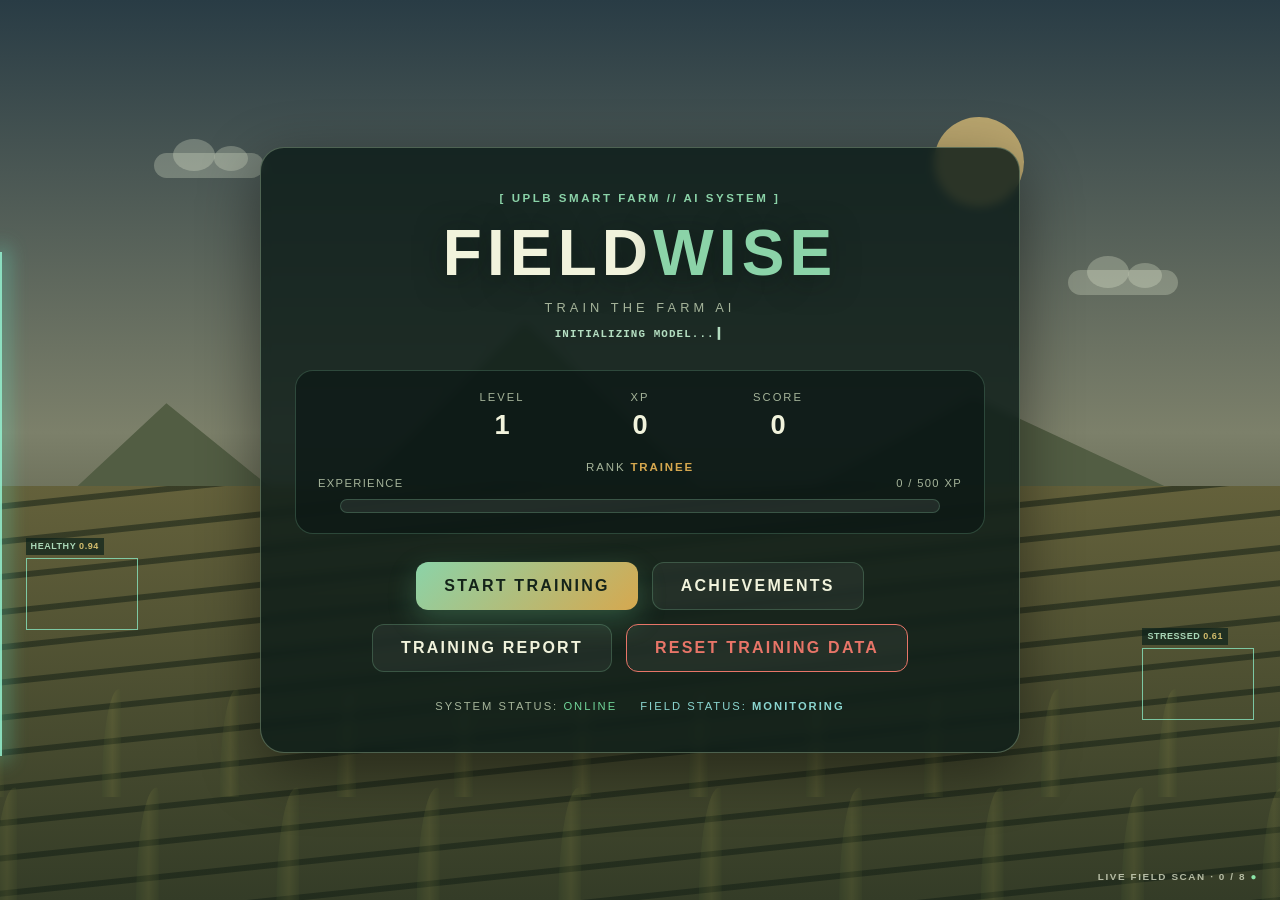
==== commit 7adbe083: "updated ui" ====
--- a/index.html
+++ b/index.html
@@ -14,12 +14,30 @@
     ========================== -->
     <section id="main-menu" class="screen active">
 
+        <div class="field-scene field-stage-0" id="home-field" aria-hidden="true">
+            <div class="field-sky">
+                <span class="field-cloud cloud-one"></span>
+                <span class="field-cloud cloud-two"></span>
+                <span class="field-sun"></span>
+            </div>
+            <div class="field-hills"></div>
+            <div class="field-crops">
+                <div class="crop-row crop-row-back"><i></i><i></i><i></i><i></i><i></i><i></i><i></i><i></i><i></i><i></i><i></i><i></i></div>
+                <div class="crop-row crop-row-front"><i></i><i></i><i></i><i></i><i></i><i></i><i></i><i></i><i></i><i></i><i></i><i></i></div>
+            </div>
+            <div class="scan-sweep"></div>
+            <div class="scan-box scan-box-one"><span>HEALTHY <b>0.94</b></span></div>
+            <div class="scan-box scan-box-two"><span>STRESSED <b>0.61</b></span></div>
+            <div class="field-readout">LIVE FIELD SCAN <span>●</span></div>
+        </div>
+
         <div class="menu-container">
 
             <div class="logo-area">
                 <div class="system-label">[ UPLB SMART FARM // AI SYSTEM ]</div>
-                <h1>FIELDWISE</h1>
+                <h1>FIELD<span>WISE</span></h1>
                 <p>TRAIN THE FARM AI</p>
+                <div class="model-boot" id="model-boot" aria-live="polite"></div>
             </div>
 
             <div class="player-panel">
@@ -207,10 +225,16 @@
                 <div>
                     <div class="system-label">TRAINING DATABASE</div>
                     <h2>SELECT TRAINING</h2>
-                </div>
-            </div>
-
-            <div class="level-grid">
+                    <p class="map-instruction">FOLLOW THE FIELD PATH · EACH PLOT TEACHES THE NEXT STAGE OF THE MODEL</p>
+                </div>
+            </div>
+
+            <div class="map-progress" aria-label="Training field progress">
+                <span id="map-progress-label">FIELD 0 / 8 PLOTS CULTIVATED</span>
+                <div class="map-progress-track"><div id="map-progress-fill"></div></div>
+            </div>
+
+            <div class="level-grid field-map">
 
                 <div class="level-card" data-level="1" onclick="openLevel(1)">
                     <div class="level-number">01</div>
--- a/style.css
+++ b/style.css
@@ -3332,3 +3332,544 @@
 #optimizer .game-card { border-top: 6px solid transparent; border-image: repeating-linear-gradient(45deg, rgba(230,189,90,0.55) 0 10px, rgba(0,0,0,0.5) 10px 20px) 6; }
 #bias-lab .game-card { background-image: radial-gradient(circle at 85% 10%, rgba(139,214,208,0.16), transparent 40%); box-shadow: inset 0 0 40px rgba(139,214,208,0.06); }
 #final-test .game-card { border: 2px solid var(--accent-2); box-shadow: 0 0 28px rgba(214,168,79,0.14); background-image: linear-gradient(rgba(214,168,79,0.06), transparent 30%); }
+
+/* Homepage field and training map */
+#main-menu {
+    position: relative;
+    isolation: isolate;
+    overflow: hidden;
+    background: #172a25;
+}
+
+.field-scene {
+    position: absolute;
+    z-index: -1;
+    inset: 0;
+    overflow: hidden;
+    background: linear-gradient(180deg, #293c45 0%, #7c806a 48%, #4a4d36 73%, #282e20 100%);
+    --crop-opacity: 0.28;
+}
+
+.field-sky,
+.field-hills,
+.field-crops {
+    position: absolute;
+    inset: 0;
+    pointer-events: none;
+}
+
+.field-sun {
+    position: absolute;
+    top: 13%;
+    right: 20%;
+    width: clamp(46px, 7vw, 90px);
+    aspect-ratio: 1;
+    border-radius: 50%;
+    background: #e8c77b;
+    opacity: 0.72;
+}
+
+.field-cloud {
+    position: absolute;
+    width: 110px;
+    height: 25px;
+    border-radius: 999px;
+    background: rgba(230, 235, 213, 0.28);
+    transform: translateX(0);
+    animation: cloud-drift 26s linear infinite alternate;
+}
+
+.field-cloud::before,
+.field-cloud::after {
+    position: absolute;
+    content: "";
+    bottom: 7px;
+    width: 42px;
+    height: 32px;
+    border-radius: 50%;
+    background: inherit;
+}
+
+.field-cloud::before { left: 19px; }
+.field-cloud::after { right: 16px; width: 34px; height: 25px; }
+.cloud-one { top: 17%; left: 12%; }
+.cloud-two { top: 30%; right: 8%; animation-delay: -11s; }
+
+.field-hills {
+    top: 31%;
+    background: #525d43;
+    clip-path: polygon(0 45%, 13% 20%, 25% 40%, 41% 7%, 58% 40%, 76% 19%, 100% 42%, 100% 100%, 0 100%);
+}
+
+.field-crops {
+    top: 54%;
+    background:
+        repeating-linear-gradient(174deg, transparent 0 17px, rgba(18, 30, 20, 0.52) 18px 23px, transparent 24px 35px),
+        linear-gradient(180deg, #64613b, #343c27);
+}
+
+.crop-row {
+    position: absolute;
+    display: flex;
+    justify-content: space-around;
+    align-items: flex-end;
+    width: 110%;
+    left: -5%;
+    opacity: var(--crop-opacity);
+    transform-origin: bottom center;
+    transition: opacity 0.45s ease;
+}
+
+.crop-row i {
+    position: relative;
+    display: block;
+    width: clamp(8px, 1.8vw, 19px);
+    height: clamp(46px, 12vh, 130px);
+    border-radius: 90% 8% 0 0;
+    background: linear-gradient(90deg, #455a31, #9a9a4c 55%, #48552f);
+    transform-origin: bottom center;
+    animation: crop-sway 4.5s ease-in-out infinite alternate;
+}
+
+.crop-row i:nth-child(3n) { animation-delay: -1.7s; }
+.crop-row i:nth-child(4n) { animation-delay: -3s; }
+.crop-row-back { bottom: 25%; }
+.crop-row-front { bottom: -4%; transform: scale(1.2); }
+
+.field-stage-0 { --crop-opacity: 0.16; }
+.field-stage-1 { --crop-opacity: 0.26; background: linear-gradient(180deg, #34434a 0%, #8a8869 48%, #4e5237 72%, #293022 100%); }
+.field-stage-2 { --crop-opacity: 0.34; background: linear-gradient(180deg, #3b5051 0%, #99a078 48%, #556342 72%, #2c3b25 100%); }
+.field-stage-3 { --crop-opacity: 0.42; background: linear-gradient(180deg, #40595a 0%, #a6ad82 48%, #5b7443 72%, #304827 100%); }
+.field-stage-4 { --crop-opacity: 0.5; background: linear-gradient(180deg, #466263 0%, #b1b98b 48%, #63804a 72%, #34502a 100%); }
+.field-stage-5 { --crop-opacity: 0.58; background: linear-gradient(180deg, #4c6b68 0%, #bdc894 48%, #6a8b4c 72%, #38562c 100%); }
+.field-stage-6 { --crop-opacity: 0.66; background: linear-gradient(180deg, #52716b 0%, #c4d09a 48%, #70964e 72%, #3b5d2e 100%); }
+.field-stage-7 { --crop-opacity: 0.74; background: linear-gradient(180deg, #57786e 0%, #cad7a0 48%, #77a052 72%, #3d6330 100%); }
+.field-stage-8 { --crop-opacity: 0.82; background: linear-gradient(180deg, #5b8073 0%, #d3dda7 48%, #80a955 72%, #426832 100%); }
+
+.scan-sweep {
+    position: absolute;
+    top: 28%;
+    bottom: 16%;
+    left: 0;
+    width: 2px;
+    background: rgba(146, 239, 207, 0.88);
+    box-shadow: 0 0 20px 5px rgba(100, 237, 203, 0.45);
+    animation: scan-sweep 6s ease-in-out infinite;
+}
+
+.scan-box {
+    position: absolute;
+    width: clamp(64px, 9vw, 112px);
+    height: clamp(48px, 8vh, 74px);
+    border: 1px solid rgba(142, 245, 207, 0.9);
+    opacity: 0.8;
+    animation: scan-detect 2.6s steps(2, end) infinite;
+}
+
+.scan-box span {
+    position: absolute;
+    top: -21px;
+    left: -1px;
+    padding: 3px 5px;
+    background: rgba(10, 32, 27, 0.85);
+    color: #c0f8d9;
+    font: 700 9px/1.2 "Segoe UI", sans-serif;
+    letter-spacing: 0.06em;
+    white-space: nowrap;
+}
+
+.scan-box b { color: #f2d77b; }
+.scan-box-one { left: 2%; top: 62%; }
+.scan-box-two { right: 2%; top: 72%; animation-delay: -1.2s; }
+
+.field-readout {
+    position: absolute;
+    right: 22px;
+    bottom: 18px;
+    color: rgba(236, 242, 218, 0.7);
+    font-size: 0.62rem;
+    font-weight: 800;
+    letter-spacing: 0.16em;
+}
+
+.field-readout span { color: #8ce4a9; }
+
+#main-menu .menu-container {
+    z-index: 1;
+    width: min(760px, 100%);
+    padding: clamp(24px, 3.5vw, 40px) clamp(18px, 3.5vw, 34px);
+    border-color: rgba(200, 230, 188, 0.32);
+    background: rgba(12, 27, 24, 0.82);
+    backdrop-filter: blur(5px);
+}
+
+#main-menu .logo-area h1 {
+    text-shadow: 0 5px 30px rgba(8, 17, 13, 0.55);
+}
+
+#main-menu .logo-area h1 span {
+    color: var(--accent);
+}
+
+#main-menu .player-panel {
+    background: rgba(9, 19, 18, 0.58);
+}
+
+#main-menu .main-button,
+#main-menu .secondary-button {
+    transition: transform 0.15s ease, opacity 0.15s ease;
+}
+
+#main-menu #xp-bar-fill {
+    width: 100%;
+    transform: scaleX(0);
+    transform-origin: left center;
+    transition: transform 0.25s ease;
+}
+
+.model-boot {
+    min-height: 1.4em;
+    margin-top: 12px;
+    color: #b4dec1;
+    font: 700 0.68rem/1.4 Consolas, "Courier New", monospace;
+    letter-spacing: 0.1em;
+}
+
+.model-boot::after {
+    content: "▍";
+    margin-left: 3px;
+    animation: boot-cursor 0.75s steps(2, end) infinite;
+}
+
+#main-menu .logo-area .system-label { animation: menu-rise 0.55s ease both; }
+#main-menu .logo-area h1 { animation: menu-rise 0.55s 0.12s ease both; }
+#main-menu .logo-area p { animation: menu-rise 0.55s 0.24s ease both; }
+#main-menu .player-panel { animation: menu-rise 0.55s 0.36s ease both; }
+#main-menu .menu-buttons { animation: menu-rise 0.55s 0.48s ease both; }
+#main-menu .system-status { animation: menu-rise 0.55s 0.6s ease both; }
+#main-menu.intro-ready .menu-buttons .main-button { animation: start-pulse 2.2s ease-in-out infinite; }
+
+#level-select {
+    background:
+        radial-gradient(ellipse at 50% 0%, rgba(116, 150, 83, 0.15), transparent 58%),
+        var(--bg-dark);
+}
+
+#level-select .screen-container {
+    overflow: hidden;
+    background:
+        linear-gradient(180deg, rgba(21, 42, 31, 0.96), rgba(14, 29, 23, 0.97));
+}
+
+.map-instruction {
+    margin: 8px 0 0;
+    color: var(--muted);
+    font-size: 0.68rem;
+    letter-spacing: 0.1em;
+}
+
+.map-progress {
+    display: flex;
+    align-items: center;
+    gap: 16px;
+    margin: -8px 0 22px;
+    color: var(--accent);
+    font-size: 0.62rem;
+    font-weight: 800;
+    letter-spacing: 0.12em;
+}
+
+.map-progress-track {
+    flex: 1;
+    height: 8px;
+    overflow: hidden;
+    border: 1px solid rgba(139, 211, 168, 0.28);
+    border-radius: 999px;
+    background: rgba(0, 0, 0, 0.24);
+}
+
+#map-progress-fill {
+    width: 100%;
+    height: 100%;
+    border-radius: inherit;
+    background: linear-gradient(90deg, #647f43, var(--accent));
+    transform: scaleX(0);
+    transform-origin: left center;
+    transition: transform 0.45s ease;
+}
+
+.level-grid.field-map {
+    position: relative;
+    grid-template-columns: repeat(4, minmax(0, 1fr));
+    gap: 22px 16px;
+    isolation: isolate;
+}
+
+.level-grid.field-map::before,
+.level-grid.field-map::after {
+    position: absolute;
+    z-index: -1;
+    content: "";
+    pointer-events: none;
+}
+
+.level-grid.field-map::before {
+    top: 24%;
+    right: 8%;
+    left: 8%;
+    height: 51%;
+    border: 2px dashed rgba(207, 184, 119, 0.4);
+    border-left-color: transparent;
+    border-radius: 0 42px 42px 0;
+}
+
+.level-grid.field-map.path-draw::before {
+    animation: path-draw 0.72s ease-out both;
+    transform-origin: left center;
+}
+
+.level-grid.field-map::after {
+    top: 24%;
+    right: 8%;
+    width: 2px;
+    height: 51%;
+    background: repeating-linear-gradient(to bottom, rgba(207, 184, 119, 0.45) 0 7px, transparent 7px 13px);
+}
+
+.level-grid .level-card {
+    position: relative;
+    min-height: 198px;
+    padding: 18px 16px 16px;
+    overflow: hidden;
+    border: 1px solid rgba(182, 196, 132, 0.34);
+    border-radius: 24px 12px 24px 12px;
+    background:
+        radial-gradient(ellipse at 50% 110%, rgba(76, 108, 52, 0.48), transparent 62%),
+        linear-gradient(145deg, rgba(44, 57, 37, 0.97), rgba(23, 36, 27, 0.98));
+    box-shadow: 0 8px 20px rgba(0, 0, 0, 0.2), inset 0 0 0 5px rgba(215, 191, 124, 0.035);
+    cursor: pointer;
+    transition: transform 0.22s ease, opacity 0.22s ease;
+    animation: plot-arrive 0.45s ease both;
+}
+
+.level-grid .level-card:nth-child(2) { animation-delay: 0.04s; }
+.level-grid .level-card:nth-child(3) { animation-delay: 0.08s; }
+.level-grid .level-card:nth-child(4) { animation-delay: 0.12s; }
+.level-grid .level-card:nth-child(5) { animation-delay: 0.16s; }
+.level-grid .level-card:nth-child(6) { animation-delay: 0.2s; }
+.level-grid .level-card:nth-child(7) { animation-delay: 0.24s; }
+.level-grid .level-card:nth-child(8) { animation-delay: 0.28s; }
+
+.level-grid .level-card:nth-child(5) { grid-column: 4; grid-row: 2; }
+.level-grid .level-card:nth-child(6) { grid-column: 3; grid-row: 2; }
+.level-grid .level-card:nth-child(7) { grid-column: 2; grid-row: 2; }
+.level-grid .level-card:nth-child(8) { grid-column: 1; grid-row: 2; }
+
+.level-grid .level-card::before {
+    position: absolute;
+    right: 12px;
+    bottom: 9px;
+    content: "♧  ♧  ♧";
+    color: rgba(139, 211, 168, 0.42);
+    font-size: 1.3rem;
+    letter-spacing: 0.12em;
+    opacity: 0.65;
+    transform: translateY(2px);
+    transition: transform 0.22s ease, opacity 0.22s ease;
+}
+
+.level-grid .level-card::after {
+    position: absolute;
+    top: 12px;
+    right: 13px;
+    content: "○";
+    color: rgba(221, 210, 168, 0.62);
+    font-size: 1.25rem;
+}
+
+.level-grid .level-card.unlocked {
+    border-color: rgba(139, 211, 168, 0.72);
+    background:
+        radial-gradient(ellipse at 50% 110%, rgba(94, 145, 70, 0.63), transparent 65%),
+        linear-gradient(145deg, rgba(41, 72, 42, 0.98), rgba(24, 47, 31, 0.98));
+}
+
+.level-grid .level-card.completed {
+    border-color: rgba(230, 189, 90, 0.75);
+    background:
+        radial-gradient(ellipse at 50% 110%, rgba(101, 141, 64, 0.65), transparent 65%),
+        linear-gradient(145deg, rgba(61, 72, 39, 0.98), rgba(33, 47, 29, 0.98));
+}
+
+.level-grid .level-card.completed::after {
+    content: "★";
+    color: var(--warning);
+}
+
+.level-grid .level-card.locked {
+    border-color: rgba(164, 163, 136, 0.26);
+    background:
+        radial-gradient(ellipse at 50% 110%, rgba(98, 98, 69, 0.18), transparent 65%),
+        linear-gradient(145deg, rgba(54, 57, 45, 0.96), rgba(33, 39, 32, 0.98));
+    opacity: 0.72;
+}
+
+.level-grid .level-card.locked::before { color: rgba(150, 153, 120, 0.3); }
+.level-grid .level-card.locked .level-number { color: #adb19b; }
+.level-grid .level-card:hover { transform: none; }
+
+.level-grid .level-description {
+    font-size: 0.78rem;
+}
+
+.level-grid .level-fantasy {
+    position: relative;
+    z-index: 1;
+    font-size: 0.74rem;
+}
+
+.level-grid .level-status {
+    position: relative;
+    z-index: 1;
+    margin-top: 10px;
+    font-size: 0.61rem;
+}
+
+.level-grid .level-card.just-unlocked {
+    animation: unlock-pop 0.72s cubic-bezier(0.2, 0.8, 0.2, 1) both;
+}
+
+.level-grid .level-card[role="button"]:focus-visible {
+    outline: 3px solid var(--warning);
+    outline-offset: 3px;
+}
+
+@keyframes scan-sweep {
+    0%, 10% { transform: translateX(-5vw); opacity: 0; }
+    18%, 82% { opacity: 1; }
+    90%, 100% { transform: translateX(105vw); opacity: 0; }
+}
+
+@keyframes scan-detect {
+    0%, 100% { opacity: 0.38; transform: scale(0.97); }
+    50% { opacity: 0.95; transform: scale(1); }
+}
+
+@keyframes crop-sway {
+    from { transform: rotate(-2deg); }
+    to { transform: rotate(2deg); }
+}
+
+@keyframes cloud-drift {
+    from { transform: translateX(-12px); }
+    to { transform: translateX(24px); }
+}
+
+@keyframes menu-rise {
+    from { opacity: 0; transform: translateY(12px); }
+    to { opacity: 1; transform: translateY(0); }
+}
+
+@keyframes start-pulse {
+    0%, 100% { transform: scale(1); }
+    50% { transform: scale(1.035); }
+}
+
+@keyframes boot-cursor {
+    0%, 49% { opacity: 1; }
+    50%, 100% { opacity: 0; }
+}
+
+@keyframes plot-arrive {
+    from { opacity: 0; transform: translateY(10px); }
+    to { opacity: 1; transform: translateY(0); }
+}
+
+@keyframes unlock-pop {
+    0% { opacity: 0.5; transform: scale(0.86); }
+    65% { opacity: 1; transform: scale(1.045); }
+    100% { transform: scale(1); }
+}
+
+@keyframes path-draw {
+    from { opacity: 0; transform: scaleX(0.08); }
+    to { opacity: 1; transform: scaleX(1); }
+}
+
+body.screen-wipe::before {
+    position: fixed;
+    z-index: 99999;
+    inset: 0;
+    content: "";
+    background: linear-gradient(115deg, #314b36, #a9a45f 55%, #4e6b48);
+    opacity: 0;
+    pointer-events: none;
+    transform: scaleX(0);
+    transform-origin: left center;
+    animation: screen-wipe 0.48s ease-in both;
+}
+
+@keyframes screen-wipe {
+    0% { opacity: 0.88; transform: scaleX(0); }
+    62% { opacity: 0.88; transform: scaleX(1); }
+    100% { opacity: 0; transform: scaleX(1); }
+}
+
+@media (max-width: 760px) {
+    .level-grid.field-map { grid-template-columns: repeat(2, minmax(0, 1fr)); }
+    .level-grid .level-card:nth-child(1) { grid-column: 1; grid-row: 1; }
+    .level-grid .level-card:nth-child(2) { grid-column: 2; grid-row: 1; }
+    .level-grid .level-card:nth-child(3) { grid-column: 2; grid-row: 2; }
+    .level-grid .level-card:nth-child(4) { grid-column: 1; grid-row: 2; }
+    .level-grid .level-card:nth-child(5) { grid-column: 1; grid-row: 3; }
+    .level-grid .level-card:nth-child(6) { grid-column: 2; grid-row: 3; }
+    .level-grid .level-card:nth-child(7) { grid-column: 2; grid-row: 4; }
+    .level-grid .level-card:nth-child(8) { grid-column: 1; grid-row: 4; }
+    .level-grid.field-map::before {
+        top: 12%;
+        right: 24%;
+        bottom: 12%;
+        left: 24%;
+        height: auto;
+        border-left-color: rgba(207, 184, 119, 0.4);
+        border-radius: 32px;
+    }
+
+    .level-grid.field-map::after { display: none; }
+}
+
+@media (max-width: 640px) {
+    #level-select {
+        align-items: flex-start;
+        overflow-x: hidden;
+        overflow-y: auto;
+    }
+
+    #main-menu {
+        min-height: 100svh;
+        overflow-y: auto;
+    }
+
+    #main-menu .menu-container { margin: auto 0; }
+    .field-readout { right: 10px; bottom: 8px; font-size: 0.52rem; }
+    .scan-box-two { right: 2%; }
+    .scan-box-one { left: 2%; }
+    .level-grid.field-map { gap: 12px 10px; }
+    .level-grid .level-card { min-height: 188px; padding: 16px 12px 14px; }
+    #level-select .screen-header { flex-wrap: wrap; }
+    .map-instruction { line-height: 1.5; }
+    .map-progress { align-items: flex-start; flex-direction: column; gap: 8px; }
+    .map-progress-track { width: 100%; flex: none; }
+}
+
+@media (prefers-reduced-motion: reduce) {
+    *,
+    *::before,
+    *::after {
+        scroll-behavior: auto !important;
+        animation-duration: 0.01ms !important;
+        animation-iteration-count: 1 !important;
+        transition-duration: 0.01ms !important;
+    }
+
+}
